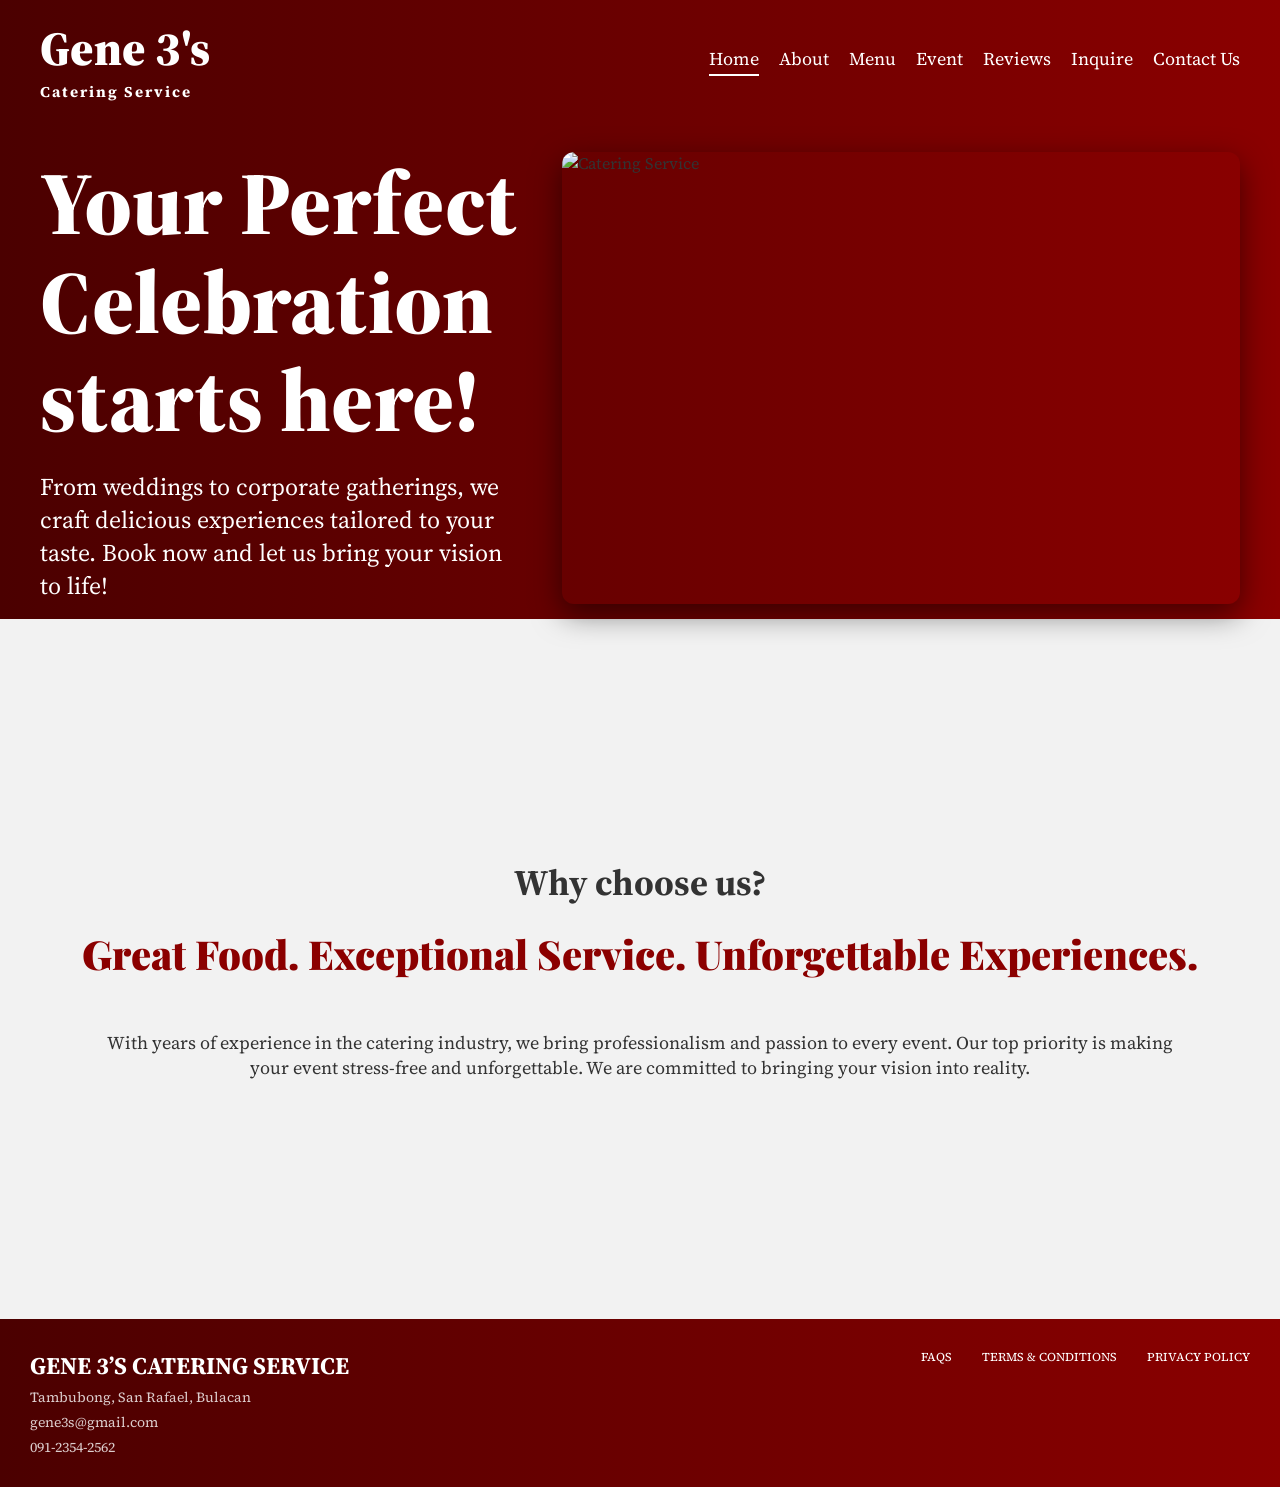
==== index.html @ 5f64fd54 "first commit" ====
<!DOCTYPE html>
<html lang="en">
<head>
    <meta charset="UTF-8">
    <meta name="viewport" content="width=device-width, initial-scale=1.0">
    <title>Gene 3's Catering Service</title>

    <!-- CSS -->
    <link rel="stylesheet" href="style.css">

    <!-- Google Fonts -->
    <link href="https://fonts.googleapis.com/css2?family=Playfair+Display:wght@400;700;900&family=Source+Serif+Pro:wght@400;700&display=swap" rel="stylesheet">
</head>

<body class="home-page">

<div class="main-container">

    <!-- HEADER / NAVBAR -->
    <header class="nav-box">

        <nav class="navbar">

            <div class="logo">
                <div class="main-name">Gene 3's</div>
                <div class="sub-name">Catering Service</div>
            </div>

            <ul class="nav-links">
                <li><a href="index.html">Home</a></li>
                <li><a href="about.html">About</a></li>
                <li><a href="menu.html">Menu</a></li>
                <li><a href="events.html">Event</a></li>
                <li><a href="reviews.html">Reviews</a></li>
                <li><a href="inquire.html">Inquire</a></li>
                <li><a href="contacts.html">Contact Us</a></li>
            </ul>

        </nav>


        <!-- HERO SECTION -->
        <div class="hero-content">

            <div class="hero-text">

                <h1 class="main-headline">
                    Your Perfect<br>
                    Celebration<br>
                    starts here!
                </h1>

                <p class="hero-description">
                    From weddings to corporate gatherings, we craft delicious 
                    experiences tailored to your taste. Book now and let us bring your vision to life!
                </p>

            </div>


           <div class="hero-image-container">
                <img src="https://images.unsplash.com/photo-1555244162-803834f70033?q=80&w=800&auto=format&fit=crop" alt="Catering Service">
            </div> 
            
        </div>

    </header>



    <!-- MAIN CONTENT -->
    <main class="content-area">

        <div class="why-choose-us">
            Why choose us?
        </div>

        <h2 class="middle-headline">
            Great Food. Exceptional Service. Unforgettable Experiences.
        </h2>

        <p class="middle-description">
            With years of experience in the catering industry, we bring professionalism and passion to every event. 
            Our top priority is making your event stress-free and unforgettable. 
            We are committed to bringing your vision into reality.
        </p>

    </main>



    <!-- FOOTER -->
    <footer class="footer-box">

        <div class="footer-left">

            <h2 class="footer-logo">
                GENE 3’S CATERING SERVICE
            </h2>

            <p>Tambubong, San Rafael, Bulacan</p>
            <p>gene3s@gmail.com</p>
            <p>091-2354-2562</p>

        </div>


        <div class="footer-right-links">

            <a href="FAQS.html">FAQS</a>
            <a href="terms_and_conditions.html">TERMS & CONDITIONS</a>
            <a href="#">PRIVACY POLICY</a>

        </div>

    </footer>


</div>

<script>
// Highlight current navbar link
const navLinks = document.querySelectorAll(".nav-links a");
const currentPage = window.location.pathname.split("/").pop(); // gets current filename

navLinks.forEach(link => {
    // Remove previous active if any
    link.classList.remove("active");
    
    // Add active if link matches current page
    if (link.getAttribute("href") === currentPage) {
        link.classList.add("active");
    }
});
</script>


</body>
</html>
---- style.css ----
/* Reset */
* {
    margin: 0;
    padding: 0;
    box-sizing: border-box;
}

/* General */
body {
    font-family: 'Playfair Display', serif;
    background-color: #fff;
    color: #333;
}

.main-container {
    width: 100%;
    max-width: 1440px;
    margin: 0 auto;
}

/* --- Navbar --- */
.nav-box {
    width: 100%;
    background: linear-gradient(to right, #1C1C1C 0%, #900202 87%);
    padding: 10px 50px;
}

.navbar {
    display: flex;
    justify-content: space-between;
    align-items: center;
    flex-wrap: wrap;
}

.logo .main-name { font-size: 48px; font-weight: 900; color: #fff; }
.logo .sub-name { font-size: 15px; font-weight: 700; color: #fff; letter-spacing: 2px; }

.nav-links { display: flex; gap: 30px; list-style: none; }
.nav-links a { color: #fff; text-decoration: none; font-size: 18px; transition: 0.3s; }
.nav-links a:hover { opacity: 0.7; }

/* --- Hero --- */
.hero-content {
    display: flex;
    justify-content: space-between;
    align-items: center;
    gap: 40px;
    margin-top: 50px;
}

.main-headline {
    font-size: clamp(48px, 7vw, 96px);
    font-weight: 900;
    color: white;
    line-height: 1.1;
    margin-bottom: 20px;
}

.hero-description {
    max-width: 600px;
    font-family: 'Source Serif Pro', serif;
    font-size: clamp(18px, 2vw, 24px);
    color: white;
}

.hero-image-container {
    width: 100%;
    max-width: 678px;
    height: 452px;
    border-radius: 12px;
    overflow: hidden;
    box-shadow: 0 10px 30px rgba(0,0,0,0.5);
}

.hero-image-container img {
    width: 100%;
    height: 100%;
    object-fit: cover;
}

/* --- Middle Section --- */
.content-area {
    padding: 80px 40px;
    text-align: center;
}

.why-choose-us { font-family: 'Source Serif Pro', serif; font-size: 36px; font-weight: 700; margin-bottom: 20px; }
.middle-headline { font-size: clamp(32px, 5vw, 64px); font-weight: 900; margin-bottom: 20px; }
.middle-description { max-width: 1100px; margin: 0 auto; font-family: 'Source Serif Pro', serif; font-size: clamp(20px, 3vw, 32px); line-height: 1.4; }

/* --- Footer --- */
.footer-box {
    background: linear-gradient(to right, #1C1C1C 0%, #900202 87%);
    padding: 40px 50px;
    display: flex;
    justify-content: space-between;
    align-items: flex-start;
    color: white;
    flex-wrap: wrap;
}

.footer-left p { font-size: 14px; margin-top: 5px; opacity: 0.8; }
.footer-right-links { display: flex; gap: 30px; flex-wrap: wrap; }
.footer-right-links a { color: white; text-decoration: none; font-size: 12px; text-transform: uppercase; }
.footer-right-links a:hover { opacity: 0.6; }

/* --- About Page --- */
.about-page .content-area1 { padding: 250px 40px 40px 40px; display: flex; flex-direction: column; gap: 80px; }

.company-name { font-family: 'Source Serif Pro', serif; font-weight: 400; font-size: 36px; color: #000; }
.hero-tagline { font-family: 'Playfair Display', serif; font-weight: 700; font-size: clamp(32px, 5vw, 64px); color: #000; line-height: 1.2; margin-top: 20px; }

.vm-row { display: flex; flex-wrap: wrap; gap: 40px; }
.vm-title { font-family: 'Source Serif Pro', serif; font-weight: 700; font-size: 36px; color: #900202; }
.vm-text { font-family: 'Source Serif Pro', serif; font-weight: 400; font-size: 20px; line-height: 1.5; color: #900202; }

.vm-image-section, .history-image-section { width: 100%; max-width: 600px; border-radius: 20px; overflow: hidden; box-shadow: 0 10px 30px rgba(0,0,0,0.5); }
.vm-image-section img, .history-image-section img { width: 100%; height: auto; object-fit: cover; }

.history-content { display: flex; flex-direction: column; gap: 30px; }
.history-title { font-family: 'Source Serif Pro', serif; font-weight: 700; font-size: 36px; color: #900202; }
.history-text { font-family: 'Source Serif Pro', serif; font-weight: 400; font-size: 18px; line-height: 1.5; }

/* --- Menu Page --- */
.menu-container { padding: 150px 20px 100px 20px; display: flex; flex-direction: column; align-items: center; gap: 40px; }

.explore-title { font-family: 'Playfair Display', serif; font-weight: 700; font-size: clamp(32px, 5vw, 64px); color: #900202; text-align: center; }
.menu-hero-image { width: 100%; max-width: 1200px; border-radius: 20px; overflow: hidden; }
.menu-hero-image img { width: 100%; height: auto; object-fit: cover; }

.packages-title { font-family: 'Source Serif Pro', serif; font-weight: 700; font-size: 32px; color: #900202; text-transform: uppercase; margin-bottom: 20px; }
.packages-list { display: flex; flex-direction: column; gap: 30px; width: 100%; max-width: 1300px; }

.package1-box, .package2-box {
    padding: 30px;
    border-radius: 20px;
    background-color: #ffefef;
    border: 1px solid #ffefef;
}

h3 { font-family: 'Source Serif Pro', serif; font-weight: 700; font-size: 28px; margin-bottom: 10px; }
.price1, .price2 { font-family: 'Source Serif Pro', serif; font-weight: 700; font-size: 22px; color: #900202; margin-bottom: 10px; }

.food-list1 li, .food-list2 li { font-family: 'Source Serif Pro', serif; font-size: 18px; line-height: 1.5; color: #333; }

details { margin-top: 10px; }
summary { cursor: pointer; font-family: 'Source Serif Pro', serif; font-weight: 700; color: #900202; font-size: 16px; }

/* --- Responsive --- */
@media (max-width: 1024px) {
    .hero-content { flex-direction: column; gap: 20px; }
    .nav-links { gap: 15px; }
    .footer-box { flex-direction: column; gap: 20px; align-items: center; text-align: center; }
}

@media (max-width: 768px) {
    .nav-links { display: none; }
    .hero-content { margin-top: 20px; }
    .content-area { padding: 40px 20px; }
    .menu-container { padding-top: 120px; }
}

.events-container{
display:flex;
flex-wrap:wrap;
gap:20px;
margin-top:30px;
}

.event-btn{
padding:15px 25px;
border:none;
border-radius:10px;
background:#eee;
cursor:pointer;
font-size:16px;
}

.review-box{
background:#f4f4f4;
padding:20px;
margin:20px 0;
border-radius:10px;
}


/* INQUIRE PAGE */

.inquiry-form{

margin: auto;

text-align: left;

background: #fff;

padding: 30px;

border-radius: 10px;

box-shadow: 0 5px 20px rgba(0,0,0,0.1);

}


.inquiry-form label{

font-weight: 700;

margin-top: 10px;

}


.inquiry-form input,

.inquiry-form select,

.inquiry-form textarea{

width: 100%;

margin-bottom: 10px;

}


.inquiry-form button{

margin-top: 15px;

font-size: 16px;

}


/* EVENTS PAGE */

.event-btn{

background: #f8f8f8;

transition: 0.3s;

}


.event-btn:hover{

background: #900202;

color: white;

}


/* CONTACT PAGE */

.content-area p{

font-size: 18px;

margin-top: 10px;

}

/* --- MENU PAGE PACKAGES ZIG-ZAG --- */
.packages-grid {
    display: grid;
    grid-template-columns: repeat(2, 1fr);
    gap: 40px;
    width: 100%;
    max-width: 1300px;
    margin: 0 auto;
}

.package1-box { grid-column: 1 / 2; grid-row: 1; }
.package2-box { grid-column: 2 / 3; grid-row: 2; }

.package1-box, .package2-box {
    background-color: #ffefef;
    padding: 30px;
    border-radius: 20px;
    border: 1px solid #ffefef;
    box-shadow: 0 5px 15px rgba(0,0,0,0.1);
    transition: transform 0.3s, box-shadow 0.3s;
}

.package1-box:hover, .package2-box:hover {
    transform: translateY(-5px);
    box-shadow: 0 10px 20px rgba(0,0,0,0.2);
}

h3 {
    font-family: 'Source Serif Pro', serif;
    font-weight: 700;
    font-size: 28px;
    margin-bottom: 10px;
    color: #900202;
}

.price1, .price2 {
    font-family: 'Source Serif Pro', serif;
    font-weight: 700;
    font-size: 22px;
    color: #900202;
    margin-bottom: 15px;
}

.food-list1 li, .food-list2 li {
    font-family: 'Source Serif Pro', serif;
    font-size: 18px;
    line-height: 1.6;
    color: #333;
}

/* --- INCLUSIONS TWO-COLUMN --- */
.inclusions-section {
    width: 100%;
    max-width: 900px;
    margin: 50px auto;
    padding: 30px;
    background-color: #fff0f0;
    border-radius: 20px;
    box-shadow: 0 5px 20px rgba(0,0,0,0.1);
    text-align: center;
}

.inclusions-title {
    font-family: 'Playfair Display', serif;
    font-weight: 700;
    font-size: 32px;
    color: #900202;
    margin-bottom: 25px;
}

.inclusions-grid {
    display: grid;
    grid-template-columns: repeat(2, 1fr);
    gap: 50px;
    max-width: 900px;
    margin: 0 auto;
}

.inclusions-left, .inclusions-right {
    list-style-type: disc;
    text-align: left;
    padding-left: 20px;
}

.inclusions-left li, .inclusions-right li {
    margin: 8px 0;
    font-size: 18px;
    line-height: 1.6;
    font-family: 'Source Serif Pro', serif;
}

/* --- INQUIRE BUTTON --- */
.inquire-button-container {
    margin-top: 30px;
    text-align: center;
}

.inquire-button {
    display: inline-block;
    background-color: #900202;
    color: #fff;
    padding: 12px 30px;
    border-radius: 12px;
    font-weight: 700;
    font-size: 18px;
    text-decoration: none;
    transition: 0.3s;
}

.inquire-button:hover {
    background-color: #e63946;
    transform: translateY(-3px);
}

/* --- RESPONSIVE --- */
@media (max-width: 1024px) {
    .packages-grid {
        grid-template-columns: 1fr;
    }

    .package2-box {
        grid-row: auto;
        grid-column: auto;
    }

    .inclusions-grid {
        grid-template-columns: 1fr;
        gap: 30px;
    }
}

@media (max-width: 768px) {
    .menu-container {
        padding: 100px 20px 50px 20px;
    }

    .package1-box, .package2-box {
        width: 100%;
        padding: 20px;
    }

    .inclusions-section {
        padding: 20px;
    }

    .inclusions-left, .inclusions-right {
        font-size: 16px;
    }
}

/* --- EVENTS PAGE GRID --- */
.events-grid {
    display: grid;
    grid-template-columns: repeat(3, 1fr);
    gap: 40px;
    max-width: 1200px;
    margin: 40px auto;
}

.events-column {
    display: flex;
    flex-direction: column;
    gap: 20px;
}

.event-card {
    display: block;
    padding: 20px;
    background-color: #ffefef;
    color: #900202;
    font-family: 'Source Serif Pro', serif;
    font-weight: 700;
    text-align: center;
    border-radius: 15px;
    text-decoration: none;
    transition: 0.3s;
    box-shadow: 0 5px 15px rgba(0,0,0,0.1);
}

.event-card:hover {
    background-color: #900202;
    color: white;
    transform: translateY(-5px);
    box-shadow: 0 10px 20px rgba(0,0,0,0.2);
}

/* --- RESPONSIVE --- */
@media (max-width: 1024px) {
    .events-grid {
        grid-template-columns: 1fr 1fr;
        gap: 30px;
    }
}

@media (max-width: 768px) {
    .events-grid {
        grid-template-columns: 1fr;
    }
}

.events-title {
    font-family: 'Playfair Display', serif;
    font-weight: 900;
    font-size: clamp(36px, 6vw, 60px);
    color: #900202;
    text-align: center;
    margin-bottom: 50px;
}

/* --- Reviews Page --- */

.reviews-title {
    font-size: clamp(40px, 6vw, 72px);
    font-weight: 900;
    margin-bottom: 60px;
}

.review-form {
    max-width: 750px;
    margin: 0 auto 80px auto;
    padding: 40px;
    border: 1px solid #d3b1b1;
    border-radius: 20px;
    background-color: #fff;
}

.review-form h2 {
    font-size: 28px;
    margin-bottom: 10px;
}

.stars {
    color: gold;
    font-size: 22px;
    margin: 10px 0;
}

.form-label {
    margin-top: 20px;
    font-weight: 600;
}

.upload-area {
    display: flex;
    gap: 20px;
    margin: 15px 0;
}

.upload-box {
    flex: 1;
    border: 2px dashed #bbb;
    padding: 30px;
    text-align: center;
    border-radius: 12px;
    cursor: pointer;
}

.review-form textarea {
    width: 100%;
    height: 130px;
    margin-top: 10px;
    padding: 15px;
    border-radius: 10px;
    border: 1px solid #ccc;
    resize: none;
}

.rating-row {
    display: flex;
    justify-content: space-between;
    margin: 15px 0;
}

.submit-review {
    width: 100%;
    padding: 15px;
    margin-top: 20px;
    background-color: #900202;
    color: white;
    border: none;
    font-size: 18px;
    border-radius: 10px;
    cursor: pointer;
}

/* --- Review Cards --- */

.reviews-list {
    max-width: 900px;
    margin: 0 auto;
}

.review-card {
    display: flex;
    gap: 20px;
    padding: 25px;
    border: 1px solid #d3b1b1;
    border-radius: 20px;
    margin-bottom: 30px;
    background-color: #fff;
}

.avatar {
    width: 65px;
    height: 65px;
    background-color: #ddd;
    border-radius: 50%;
}

.review-content h3 {
    font-size: 20px;
    margin-bottom: 3px;
}

.verified {
    font-size: 12px;
    color: gray;
}

.review-content p {
    margin-top: 10px;
    line-height: 1.5;
}

/* --- Clickable Star Rating --- */

.star-rating {
  display: flex;
  gap: 8px;
  font-size: 26px;
  cursor: pointer;
}

.star {
  color: #ccc;        /* gray by default */
  transition: color 0.2s;
}

.star.active {
  color: gold;        /* gold when clicked */
}

.upload-box {
    flex: 1;
    border: 2px dashed #bbb;
    padding: 30px;
    text-align: center;
    border-radius: 12px;
    cursor: pointer;
    transition: 0.2s;
}

.upload-box:hover {
    background-color: #f8f8f8;
    border-color: #900202;
}

/* --- EVENTS PAGE TITLE --- */
.events-page .main-headline {
    color: #900202;          
    text-align: center;
    font-size: clamp(36px, 6vw, 60px);
    font-weight: 900;
    margin-bottom: 50px;
}

/* --- EVENT BUTTONS GRID --- */
.events-grid {
    display: flex;
    flex-wrap: wrap;
    gap: 20px;
    justify-content: center; 
}
.events-column {
    display: flex;
    flex-direction: column;
    gap: 15px;
    align-items: center; /
}

.event-card {
    background-color: #ffefef;
    border: 1px solid #ffefef;
    padding: 15px 30px;
    border-radius: 12px;
    font-family: 'Source Serif Pro', serif;
    font-size: 18px;
    font-weight: 700;
    color: #900202;
    cursor: pointer;
    transition: all 0.3s;
    text-align: center;
}

.event-card:hover {
    background-color: #900202;
    color: #fff;
    transform: translateY(-3px);
}

/* --- PACKAGE BUTTONS --- */
.buttons {
    display: flex;
    gap: 20px;
    margin-top: 25px;
    justify-content: center; 
    flex-wrap: wrap;
    width: 100%;              
}

.buttons button,
.inquire-btn {
    width: 351px;
    height: 68px;
    display: flex;            /* use flex to center content */
    justify-content: center;  /* horizontal centering */
    align-items: center;      /* vertical centering */
    font-size: 20px;
    font-weight: 700;
    border-radius: 12px;
    cursor: pointer;
    text-decoration: none;    /* for <a> button */
    transition: 0.3s;
    text-align: center;
    line-height: 68px;  
}

/* BACK BUTTON */
.buttons button {
    background-color: #eee;
    color: #900202;
}

.buttons button:hover {
    background-color: #900202;
    color: #fff;
    transform: translateY(-3px);
}

/* INQUIRE NOW BUTTON */
.buttons .inquire-btn {
    background-color: #900202;
    color: #fff;
    display: inline-block;
}

.buttons .inquire-btn:hover {
    background-color: #e63946;
    transform: translateY(-3px);
}
/* --- RESPONSIVE --- */
@media (max-width: 768px) {
    .events-grid {
        flex-direction: column;
        align-items: center;
    }

    .events-column {
        flex-direction: row;
        flex-wrap: wrap;
        justify-content: center;
    }

    .event-card {
        width: 200px;
        margin: 5px;
    }
}

.nav-links a.active {
    border-bottom: 3px solid #fff; 
    padding-bottom: 3px;
}

/* FULL PAGE CENTERING */
.content-area {
    min-height: calc(100vh - 200px);
    display: flex;
    justify-content: center;
    align-items: center;
    padding: 40px 20px;
}

/* INQUIRE FORM WRAPPER */
.form-wrapper {
    display: none;
    justify-content: center;
    align-items: center;
    width: 100%;
    max-width: 850px;
    padding: 45px 50px;
    border-radius: 25px;
    background: linear-gradient(90deg, #8b0000 0%, #0b0b0b 70%);
    color: #ffffff;
    position: relative;
    box-shadow: 0 15px 40px rgba(0,0,0,0.4);
}

/* FORM HEADER */
.form-header {
    margin-bottom: 20px;
}

/* BACK BUTTON */
.back-btn {
    font-size: 26px;
    cursor: pointer;
    display: inline-block;
    margin-bottom: 10px;
}

/* INQUIRY FORM */
.inquiry-form {
    display: flex;
    flex-direction: column;
}

/* INPUT STYLE */
.inquiry-form input,
.inquiry-form textarea {
    width: 100%;
    background: rgba(255,255,255,0.25);
    border: none;
    border-radius: 12px;
    padding: 14px 16px;
    margin-bottom: 14px;
    color: white;
    font-size: 14px;
}

/* PLACEHOLDER COLOR */
.inquiry-form input::placeholder,
.inquiry-form textarea::placeholder {
    color: #eee;
}

/* CHECKBOX */
.checkbox {
    font-size: 13px;
    margin-top: 5px;
}

/* NOTE TEXT */
.note {
    font-size: 12px;
    opacity: 0.85;
    margin-top: 10px;
}

/* SUBMIT BUTTON */
.inquiry-form button {
    margin-top: 20px;
    padding: 14px 28px;
    border-radius: 14px;
    border: none;
    font-weight: bold;
    cursor: pointer;
    color: #fff;
    background: #9e0000;
    align-self: flex-end;
}

.inquiry-form button:hover {
    background: #c00000;
}

/* MAIN INQUIRE CARD */
.inquire-wrapper {
    width: 100%;
    max-width: 850px;
    padding: 45px 50px;
    border-radius: 25px;
    background: linear-gradient(90deg, #8b0000 0%, #0b0b0b 70%);
    color: #ffffff;
    position: relative;
    box-shadow: 0 15px 40px rgba(0,0,0,0.4);
}

/* BACK BUTTON */
.back-btn {
    position: absolute;
    top: 25px;
    left: 25px;
    font-size: 26px;
    color: #ffffff;
    text-decoration: none;
}

/* TITLE */
.inquire-title {
    font-family: 'Playfair Display', serif;
    font-size: 34px;
    margin-bottom: 8px;
}

/* DESCRIPTION */
.inquire-desc {
    font-size: 14px;
    opacity: 0.9;
    max-width: 550px;
    margin-bottom: 30px;
}

/* REDESIGNED FORM */
.inquiry-form.redesigned input,
.inquiry-form.redesigned textarea,
.inquiry-form.redesigned select {
    width: 100%;
    background: rgba(255, 255, 255, 0.25);
    border: none;
    border-radius: 12px;
    padding: 14px 16px;
    margin-bottom: 14px;
    color: #fff;
}

/* BUTTON GROUP */
.btn-group {
    display: flex;
    justify-content: flex-end;
    gap: 15px;
    margin-top: 25px;
}

/* BUTTONS */
.primary-btn,
.secondary-btn {
    padding: 14px 28px;
    border-radius: 14px;
    border: none;
    font-weight: bold;
    cursor: pointer;
    color: #fff;
    background: #9e0000;
}

.secondary-btn {
    background: #7a0000;
}

.primary-btn:hover,
.secondary-btn:hover {
    background: #c00000;
}

* {
    box-sizing: border-box;
    font-family: 'Source Serif Pro', serif;
}

body {
    margin: 0;
    background: #f2f2f2;
}

/* ================= NAVBAR ================= */
.nav-box {
    background: linear-gradient(to right, #4b0000, #8b0000);
    padding: 15px 40px;
}

.navbar {
    display: flex;
    justify-content: space-between;
    align-items: center;
}

.logo {
    color: white;
}

.main-name {
    font-size: 24px;
    font-weight: 700;
}

.sub-name {
    font-size: 14px;
}

.nav-links {
    list-style: none;
    display: flex;
    gap: 20px;
}

.nav-links a {
    color: white;
    text-decoration: none;
}

.nav-links a.active {
    border-bottom: 2px solid white;
}

/* ================= MAIN ================= */
.content-area {
    display: flex;
    justify-content: center;
    padding: 70px 20px;
}

/* ================= STEP 1: BOOK / RESERVE ================= */
.choice-box {
    text-align: center;
}

.middle-headline {
    font-family: 'Playfair Display', serif;
    font-size: 40px;
    margin-bottom: 40px;
    color: #8b0000;
}

.choice-buttons {
    display: flex;
    gap: 40px;
    justify-content: center;
}

.choice-buttons button {
    padding: 20px 70px;
    font-size: 22px;
    font-weight: bold;
    border: none;
    border-radius: 40px;
    background: #b00000;
    color: white;
    cursor: pointer;
    box-shadow: 0 8px 20px rgba(0,0,0,0.3);
    transition: transform 0.2s, background 0.2s;
}

.choice-buttons button:hover {
    background: #8b0000;
    transform: scale(1.05);
}

/* ================= STEP 2: FORM ================= */
.form-wrapper {
    display: none;
    justify-content: center;
    width: 100%;
}

/* CARD */
.form-wrapper {
    background: linear-gradient(to right, #7a0000, #1a0000);
    padding: 45px;
    border-radius: 22px;
    max-width: 520px;
    width: 100%;
    box-shadow: 0 15px 40px rgba(0,0,0,0.4);
}

/* HEADER */
.form-header {
    text-align: center;
    color: white;
    margin-bottom: 25px;
}

.form-header h2 {
    font-family: 'Playfair Display', serif;
    font-size: 32px;
    margin: 10px 0;
}

.form-header p {
    font-size: 14px;
    opacity: 0.9;
}

.back-btn {
    font-size: 26px;
    cursor: pointer;
    display: block;
    text-align: left;
    color: white;
}

/* FORM */
.inquiry-form {
    display: flex;
    flex-direction: column;
    gap: 15px;
}

/* INPUT BOXES – MUCH MORE VISIBLE */
.inquiry-form input,
.inquiry-form textarea {
    padding: 15px;
    border-radius: 12px;
    border: none;
    background: #f2bcbc;   /* LIGHT RED */
    color: #3a0000;
    font-size: 15px;
}

.inquiry-form input::placeholder,
.inquiry-form textarea::placeholder {
    color: #5a0000;
    font-weight: 500;
}

.inquiry-form input:focus,
.inquiry-form textarea:focus {
    outline: none;
    background: #ffdada;
}

/* CHECKBOX */
.checkbox {
    color: white;
    font-size: 14px;
    margin-top: 5px;
}

/* NOTE */
.note {
    font-size: 12px;
    color: #f1dcdc;
    line-height: 1.4;
}

/* SUBMIT BUTTON */
.inquiry-form button {
    align-self: flex-end;
    padding: 14px 38px;
    background: #b00000;
    color: white;
    border: none;
    border-radius: 30px;
    font-size: 16px;
    font-weight: bold;
    cursor: pointer;
    transition: background 0.2s, transform 0.2s;
}

.inquiry-form button:hover {
    background: #8b0000;
    transform: scale(1.05);
}

/* ================= FOOTER ================= */
.footer-box {
    background: linear-gradient(to right, #4b0000, #8b0000);
    color: white;
    padding: 30px;
}
/* INQUIRE PAGE CENTERING */
.content-area {
  display: flex;
  flex-direction: column;
  align-items: center;
  padding: 80px 20px;
}

/* BOOK / RESERVE BUTTONS */
.inquire-choice {
  display: flex;
  gap: 25px;
  margin-bottom: 30px;
}

.choice-btn {
  padding: 20px 60px;
  font-size: 22px;
  font-weight: 900;
  border-radius: 14px;
  border: none;
  cursor: pointer;
  background: #900202;
  color: white;
}

.choice-btn.active {
  background: #ff4d4d;
}

/* FORM CARD */
.inquiry-form {
  width: 100%;
  max-width: 720px;
  background: #1c1c1c;
  padding: 35px;
  border-radius: 18px;
}

.inquiry-form label {
  color: white;
  font-weight: 600;
  margin-top: 14px;
  display: block;
}

.inquiry-form input,
.inquiry-form select,
.inquiry-form textarea {
  width: 100%;
  padding: 12px;
  margin-top: 6px;
  border-radius: 8px;
  border: none;
  font-size: 14px;
}

/* TERMS */
.terms-box {
  margin-top: 18px;
  padding: 12px;
  background: rgba(0,0,0,0.35);
  border-radius: 10px;
}

.terms-label {
  display: flex;
  align-items: center;
  gap: 8px;
  color: #fff;
  font-size: 14px;
}

.terms-label a {
  color: #ff4d4d;
  font-weight: 700;
}

.terms-note {
  margin-top: 8px;
  font-size: 12px;
  color: #eee;
}

/* SUBMIT BUTTON */
.submit-btn {
  margin-top: 22px;
  width: 100%;
  padding: 16px;
  background: #900202;
  color: white;
  font-size: 18px;
  font-weight: 700;
  border-radius: 12px;
  border: none;
  cursor: pointer;
}
/* CENTER PAGE */
.content-area {
  display: flex;
  flex-direction: column;
  align-items: center;
  padding: 90px 20px;
}

/* BOOK / RESERVE */
.inquire-choice {
  display: flex;
  gap: 30px;
}

.choice-btn {
  padding: 22px 70px;
  font-size: 24px;
  font-weight: 900;
  border-radius: 16px;
  border: none;
  background: #900202;
  color: white;
  cursor: pointer;
}

.choice-btn.active {
  background: #ff4d4d;
}

/* FORM CARD */
.inquiry-form {
  margin-top: 40px;
  width: 100%;
  max-width: 720px;
  background: #1c1c1c;
  padding: 35px;
  border-radius: 20px;
}

.inquiry-form label {
  color: white;
  font-weight: 600;
  margin-top: 14px;
  display: block;
}

.inquiry-form input,
.inquiry-form select,
.inquiry-form textarea {
  width: 100%;
  padding: 12px;
  margin-top: 6px;
  border-radius: 8px;
  border: none;
}

/* TERMS */
.terms-box {
  margin-top: 18px;
  padding: 12px;
  background: rgba(0,0,0,0.4);
  border-radius: 10px;
}

.terms-label {
  display: flex;
  align-items: center;
  gap: 8px;
  color: #fff;
  font-size: 14px;
}

.terms-label a {
  color: #ff4d4d;
  font-weight: 700;
}

.terms-note {
  margin-top: 8px;
  font-size: 12px;
  color: #eee;
}

/* SUBMIT */
.submit-btn {
  margin-top: 24px;
  width: 100%;
  padding: 16px;
  background: #900202;
  color: white;
  font-size: 18px;
  font-weight: 700;
  border-radius: 12px;
  border: none;
  cursor: pointer;
}
/* ===== TERMS & CONDITIONS FIX ===== */

.terms-box {
  margin-top: 18px;
  padding: 12px;
  background: #2a2a2a;
  border-radius: 10px;
}

.terms-row {
  display: flex;
  align-items: center;
  gap: 10px;
  color: #ffffff;
  font-size: 14px;
  cursor: pointer;
}

.terms-row input[type="checkbox"] {
  width: 16px;
  height: 16px;
  accent-color: #ff4d4d;
  cursor: pointer;
}

.terms-row a {
  color: #ff6b6b;
  font-weight: 700;
  text-decoration: underline;
}

.terms-note {
  margin-top: 10px;
  font-size: 13px;
  color: #e0e0e0;
}
/* INQUIRE PAGE */
.inquire-page {
  display: flex;
  justify-content: center;
}

.inquire-title {
  font-size: 48px;
  font-weight: 900;
  margin-bottom: 40px;
}

.choice-screen {
  text-align: center;
}

.choice-buttons {
  display: flex;
  gap: 40px;
  justify-content: center;
}

.choice-btn {
  width: 220px;
  height: 80px;
  font-size: 28px;
  font-weight: 900;
  border-radius: 18px;
  border: none;
  cursor: pointer;
}

.book-btn,
.reserve-btn {
  background: #900202;
  color: white;
}

.form-screen {
  display: none;
  background: #1f2f46;
  padding: 40px;
  border-radius: 20px;
  max-width: 800px;
  width: 100%;
}

.form-header {
  display: flex;
  align-items: center;
  gap: 20px;
  margin-bottom: 30px;
}

.back-arrow {
  font-size: 28px;
  cursor: pointer;
}

.form-header h2 {
  font-size: 32px;
}

.inquiry-form {
  display: flex;
  flex-direction: column;
  gap: 14px;
}

.inquiry-form label {
  font-weight: 600;
}

.inquiry-form input,
.inquiry-form select,
.inquiry-form textarea {
  padding: 12px;
  border-radius: 8px;
  border: none;
}

.submit-btn {
  margin-top: 20px;
  padding: 14px;
  font-size: 18px;
  background: #900202;
  color: white;
  border: none;
  border-radius: 10px;
  cursor: pointer;
}

.note-text {
  font-size: 14px;
  opacity: 0.9;
}

.terms-row {
  display: flex;
  align-items: center;
  gap: 10px;
  font-size: 14px;
}
.terms {
    display: flex;
    align-items: center; /* vertically centers checkbox and label */
    gap: 8px; /* space between checkbox and text */
    margin-top: 10px;
}

.terms input[type="checkbox"] {
    flex-shrink: 0; /* keeps checkbox size fixed */
    width: 18px;
    height: 18px;
}

.terms label {
    display: flex;
    align-items: center; /* ensures text and checkbox stay aligned */
    line-height: 1.2; /* optional: tighter spacing if needed */
}
.terms input[type="checkbox"] {
    width: 18px;
    height: 18px;
    position: relative;
    top: 2px; /* move down 2px, adjust as needed */
}

.form-row {
    display: flex;
    justify-content: space-between; /* left-right alignment */
    gap: 20px; /* space between fields */
    margin-bottom: 15px;
}

.form-row select {
    width: 48%; /* left side */
    padding: 8px 10px;
    font-size: 16px;
}

.form-row input[type="date"] {
    width: 48%; /* right side */
    padding: 8px 10px;
    font-size: 16px;
}

select {
    color: #333;
    background-color: #f9f9f9;
    padding: 8px 10px;
    font-size: 16px;
}

select option {
    color: #1a73e8;
    background-color: #fff;
    font-size: 16px;
}

/* FIX INPUT TEXT VISIBILITY */
input,
textarea {
  color: #000000;          /* TEXT YOU TYPE */
  background-color: #ffffff;
}

/* PLACEHOLDER COLOR */
input::placeholder,
textarea::placeholder {
  color: #555555;
  opacity: 1;
}

/* WHEN INPUT IS FOCUSED (CLICKED) */
input:focus,
textarea:focus {
  outline: none;
  color: #000000;
}

/* All inputs, textarea, and select fields */
input, textarea, select {
    background-color: #fff; /* white background */
    color: #000;            /* default black text */
    border: 1px solid #ccc;
    padding: 8px 10px;
    font-size: 16px;
    border-radius: 4px;
}

/* When user clicks/focuses the input */
input:focus,
textarea:focus,
select:focus {
    background-color: #fff; /* keep background white */
    color: red;             /* text turns red while typing */
    outline: 2px solid #ff4d4d; /* optional: red border on focus */
}

/* All inputs, textarea, select */
input, textarea, select {
    background-color: #fff !important; /* force white background */
    color: #000 !important;           /* default text black */
    border: 1px solid #ccc;
    padding: 8px 10px;
    font-size: 16px;
    border-radius: 4px;
}

/* Focus state: when typing */
input:focus,
textarea:focus,
select:focus {
    background-color: #fff !important; /* white background on focus */
    color: red !important;             /* text red while typing */
    outline: 2px solid #ff4d4d;       /* optional focus border */
}

/* Placeholder text */
input::placeholder,
textarea::placeholder,
select::placeholder {
    color: #888; /* gray placeholder */
}

/* Autofill (Chrome, etc.) */
input:-webkit-autofill,
textarea:-webkit-autofill,
select:-webkit-autofill {
    -webkit-box-shadow: 0 0 0px 1000px #fff inset !important; /* white bg */
    -webkit-text-fill-color: red !important; /* text red */
}
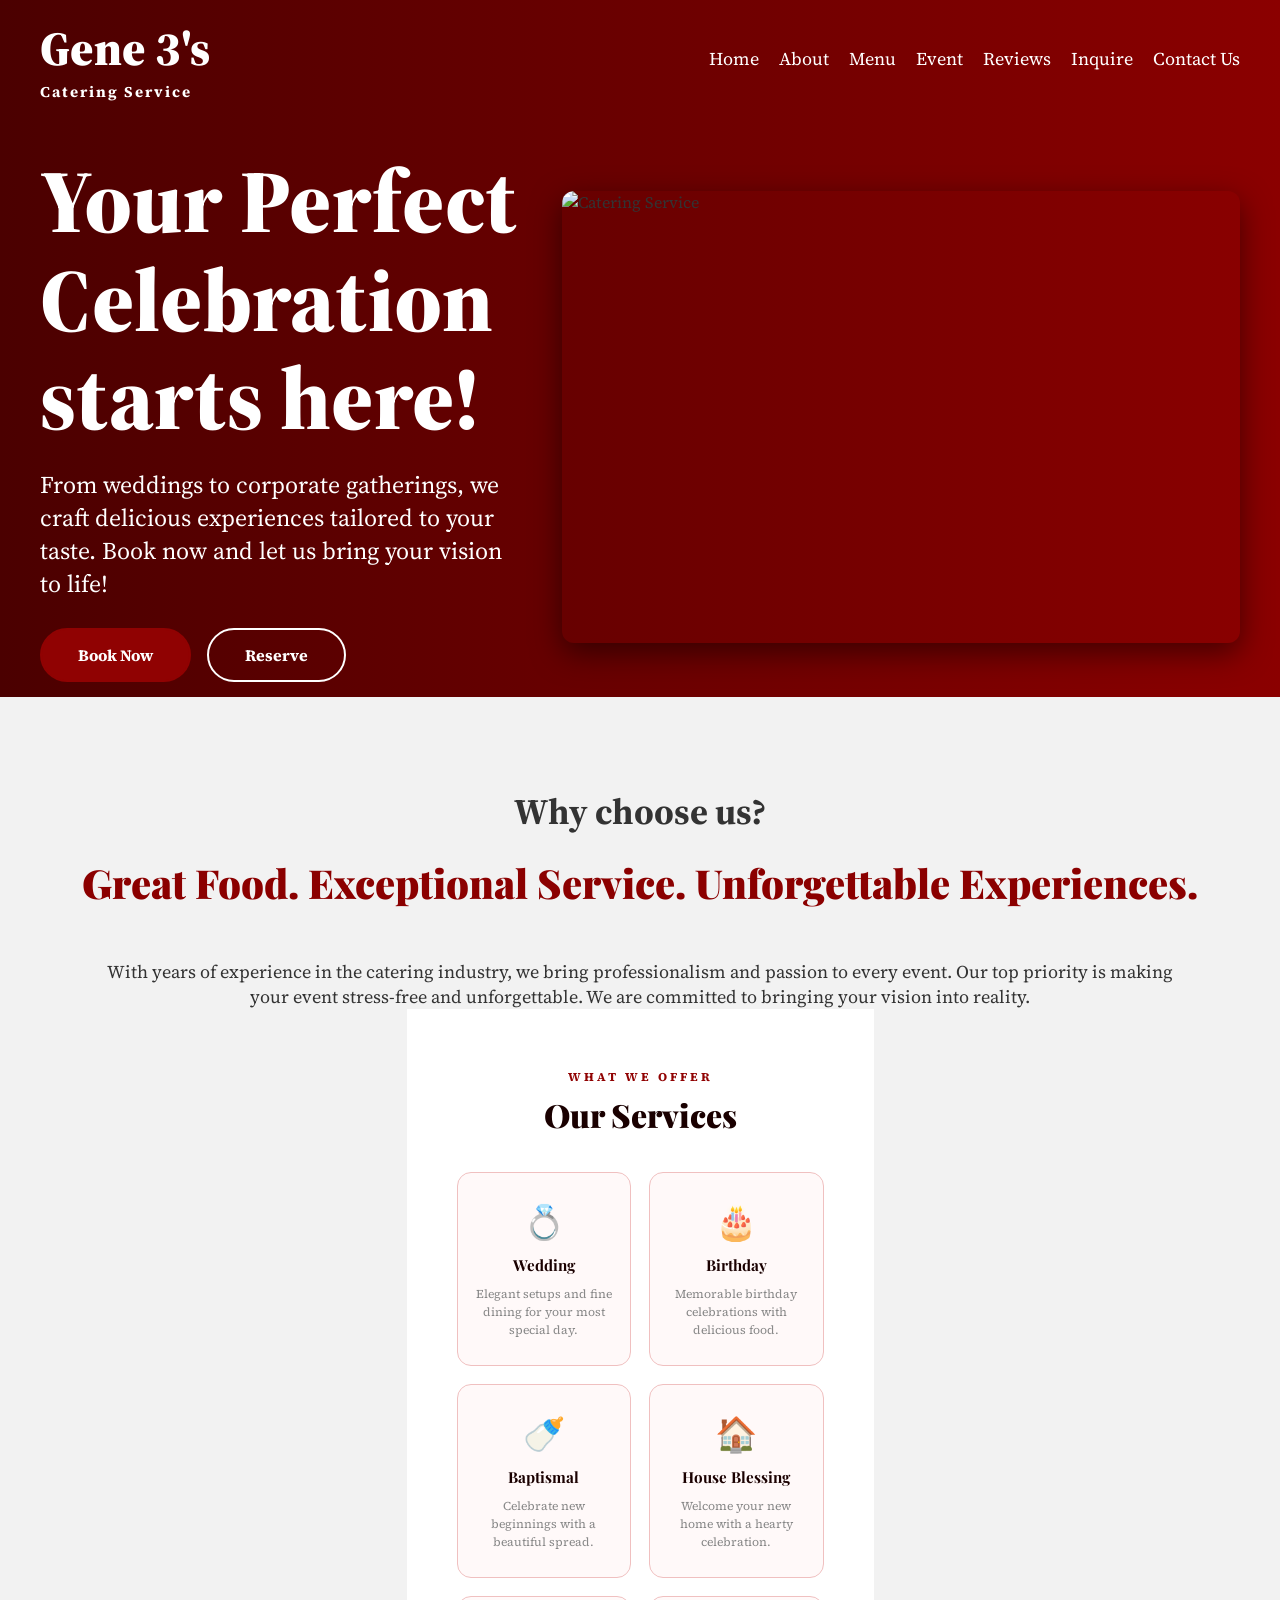
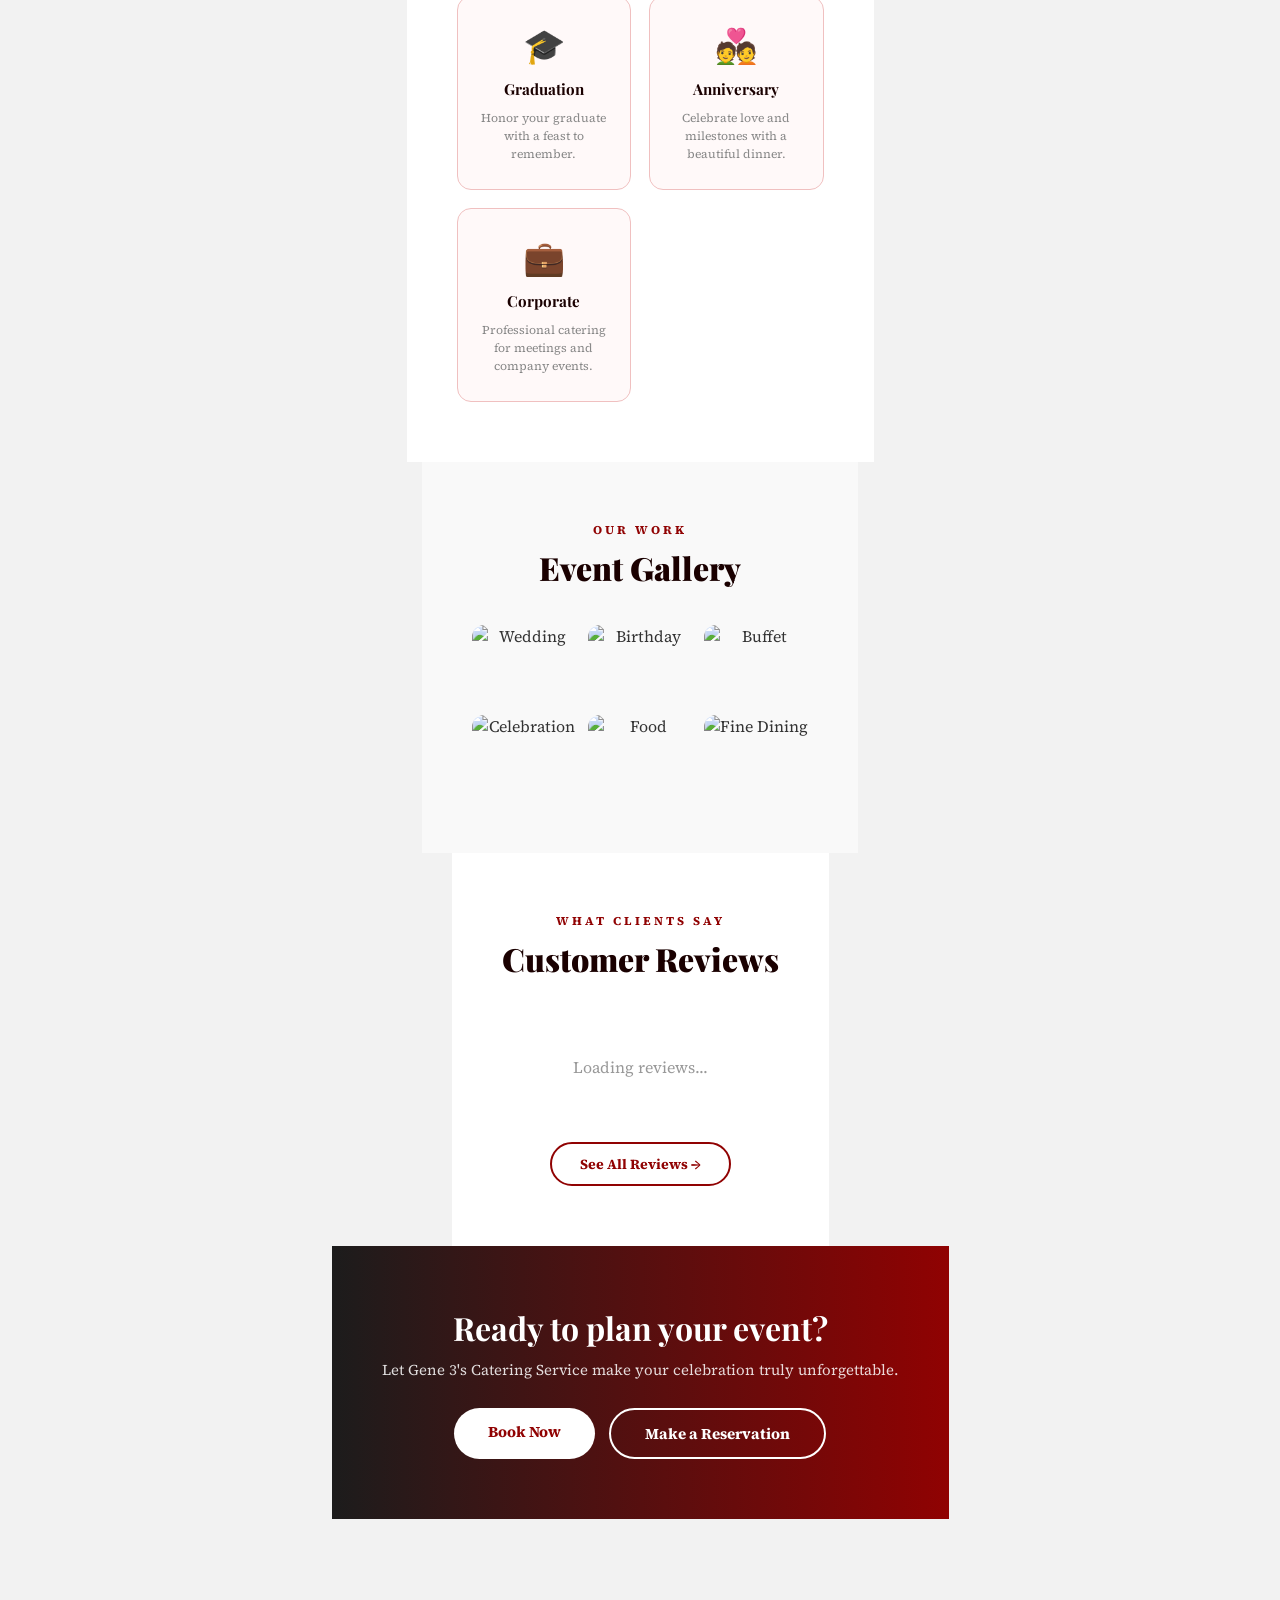
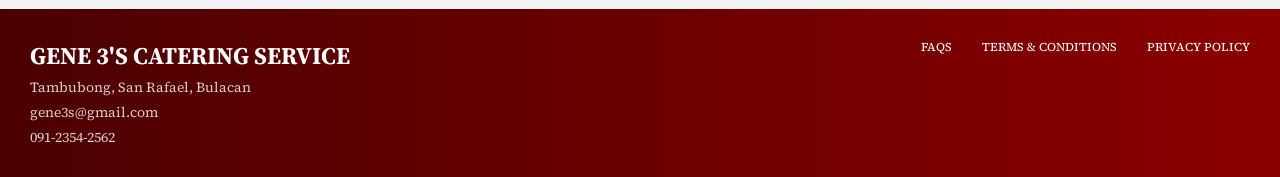
==== commit 3a0a4c02: "add Book/Reserve buttons, services, gallery, and reviews to home page" ====
--- a/index.html
+++ b/index.html
@@ -4,28 +4,72 @@
     <meta charset="UTF-8">
     <meta name="viewport" content="width=device-width, initial-scale=1.0">
     <title>Gene 3's Catering Service</title>
-
-    <!-- CSS -->
     <link rel="stylesheet" href="style.css">
-
-    <!-- Google Fonts -->
     <link href="https://fonts.googleapis.com/css2?family=Playfair+Display:wght@400;700;900&family=Source+Serif+Pro:wght@400;700&display=swap" rel="stylesheet">
+    <style>
+    .hero-actions { display:flex; gap:16px; margin-top:28px; flex-wrap:wrap; }
+    .hero-btn { padding:14px 36px; border-radius:30px; font-family:'Source Serif Pro',serif; font-size:1rem; font-weight:700; cursor:pointer; text-decoration:none; transition:transform 0.2s,background 0.2s; display:inline-block; }
+    .hero-btn-book { background:#900202; color:#fff; border:2px solid #900202; }
+    .hero-btn-book:hover { background:#6b0000; transform:scale(1.04); }
+    .hero-btn-reserve { background:transparent; color:#fff; border:2px solid #fff; }
+    .hero-btn-reserve:hover { background:rgba(255,255,255,0.15); transform:scale(1.04); }
+    .section-wrap { padding:60px 50px; }
+    .section-wrap.gray { background:#f9f9f9; }
+    .section-wrap.white { background:#fff; }
+    .section-label { font-size:12px; font-weight:700; color:#900202; letter-spacing:3px; text-transform:uppercase; margin-bottom:8px; }
+    .section-title { font-family:'Playfair Display',serif; font-size:2rem; font-weight:900; color:#1a0000; margin-bottom:36px; }
+    .services-grid { display:grid; grid-template-columns:repeat(auto-fit,minmax(170px,1fr)); gap:18px; }
+    .service-card { background:#fff9f9; border:1px solid #f0c0c0; border-radius:14px; padding:26px 16px; text-align:center; transition:transform 0.2s,box-shadow 0.2s; }
+    .service-card:hover { transform:translateY(-4px); box-shadow:0 8px 24px rgba(144,2,2,0.12); }
+    .service-icon { font-size:34px; margin-bottom:10px; }
+    .service-card h3 { font-family:'Playfair Display',serif; font-size:0.95rem; font-weight:700; color:#1a0000; margin-bottom:5px; }
+    .service-card p { font-size:12px; color:#888; line-height:1.5; }
+    .gallery-grid { display:grid; grid-template-columns:repeat(3,1fr); gap:12px; }
+    .gallery-item { border-radius:12px; overflow:hidden; aspect-ratio:4/3; position:relative; }
+    .gallery-item img { width:100%; height:100%; object-fit:cover; transition:transform 0.3s; display:block; }
+    .gallery-item:hover img { transform:scale(1.06); }
+    .gallery-overlay { position:absolute; inset:0; background:rgba(144,2,2,0); transition:background 0.3s; display:flex; align-items:flex-end; padding:12px; }
+    .gallery-item:hover .gallery-overlay { background:rgba(144,2,2,0.45); }
+    .gallery-overlay span { color:#fff; font-weight:700; font-size:13px; opacity:0; transition:opacity 0.3s; }
+    .gallery-item:hover .gallery-overlay span { opacity:1; }
+    .reviews-grid { display:grid; grid-template-columns:repeat(auto-fit,minmax(270px,1fr)); gap:18px; }
+    .review-card { background:#fff9f9; border:1px solid #f0c0c0; border-radius:14px; padding:22px; }
+    .review-header { display:flex; align-items:center; gap:10px; margin-bottom:10px; }
+    .review-avatar { width:40px; height:40px; border-radius:50%; background:#900202; color:#fff; display:flex; align-items:center; justify-content:center; font-weight:700; font-size:15px; flex-shrink:0; }
+    .review-name { font-weight:700; color:#1a0000; font-size:14px; }
+    .review-stars { color:#f4a52a; font-size:13px; }
+    .review-text { color:#555; font-size:13px; line-height:1.7; }
+    .review-reply { margin-top:10px; background:#fff0f0; border-left:3px solid #900202; padding:8px 12px; border-radius:0 8px 8px 0; font-size:12px; color:#555; }
+    .review-reply strong { color:#900202; display:block; margin-bottom:2px; }
+    .no-reviews { text-align:center; color:#999; padding:40px; grid-column:1/-1; }
+    .see-all-btn { display:block; text-align:center; margin-top:24px; }
+    .see-all-btn a { color:#900202; font-weight:700; text-decoration:none; font-size:14px; border:2px solid #900202; padding:10px 28px; border-radius:30px; display:inline-block; transition:all 0.2s; }
+    .see-all-btn a:hover { background:#900202; color:#fff; }
+    .cta-section { background:linear-gradient(to right,#1C1C1C,#900202); padding:60px 50px; text-align:center; color:#fff; }
+    .cta-section h2 { font-family:'Playfair Display',serif; font-size:2rem; margin-bottom:10px; }
+    .cta-section p { font-size:15px; opacity:0.85; margin-bottom:28px; }
+    .cta-buttons { display:flex; gap:14px; justify-content:center; flex-wrap:wrap; }
+    .cta-btn-primary { background:#fff; color:#900202; border:none; padding:13px 34px; border-radius:30px; font-weight:700; font-size:0.95rem; cursor:pointer; text-decoration:none; transition:transform 0.2s; display:inline-block; }
+    .cta-btn-primary:hover { transform:scale(1.04); }
+    .cta-btn-secondary { background:transparent; color:#fff; border:2px solid #fff; padding:13px 34px; border-radius:30px; font-weight:700; font-size:0.95rem; cursor:pointer; text-decoration:none; transition:transform 0.2s; display:inline-block; }
+    .cta-btn-secondary:hover { background:rgba(255,255,255,0.1); transform:scale(1.04); }
+    @media(max-width:768px) {
+      .section-wrap { padding:40px 20px; }
+      .gallery-grid { grid-template-columns:repeat(2,1fr); }
+      .hero-actions { flex-direction:column; gap:10px; }
+      .cta-section { padding:40px 20px; }
+    }
+    </style>
 </head>
-
 <body class="home-page">
-
 <div class="main-container">
 
-    <!-- HEADER / NAVBAR -->
     <header class="nav-box">
-
         <nav class="navbar">
-
             <div class="logo">
                 <div class="main-name">Gene 3's</div>
                 <div class="sub-name">Catering Service</div>
             </div>
-
             <ul class="nav-links">
                 <li><a href="index.html">Home</a></li>
                 <li><a href="about.html">About</a></li>
@@ -35,105 +79,153 @@
                 <li><a href="inquire.html">Inquire</a></li>
                 <li><a href="contacts.html">Contact Us</a></li>
             </ul>
-
         </nav>
 
-
-        <!-- HERO SECTION -->
         <div class="hero-content">
-
             <div class="hero-text">
-
                 <h1 class="main-headline">
                     Your Perfect<br>
                     Celebration<br>
                     starts here!
                 </h1>
-
                 <p class="hero-description">
-                    From weddings to corporate gatherings, we craft delicious 
+                    From weddings to corporate gatherings, we craft delicious
                     experiences tailored to your taste. Book now and let us bring your vision to life!
                 </p>
-
-            </div>
-
-
-           <div class="hero-image-container">
+                <div class="hero-actions">
+                    <a href="inquire.html?action=book" class="hero-btn hero-btn-book">Book Now</a>
+                    <a href="inquire.html?action=reserve" class="hero-btn hero-btn-reserve">Reserve</a>
+                </div>
+            </div>
+            <div class="hero-image-container">
                 <img src="https://images.unsplash.com/photo-1555244162-803834f70033?q=80&w=800&auto=format&fit=crop" alt="Catering Service">
-            </div> 
-            
+            </div>
         </div>
-
     </header>
 
-
-
-    <!-- MAIN CONTENT -->
     <main class="content-area">
 
-        <div class="why-choose-us">
-            Why choose us?
-        </div>
-
-        <h2 class="middle-headline">
-            Great Food. Exceptional Service. Unforgettable Experiences.
-        </h2>
-
+        <div class="why-choose-us">Why choose us?</div>
+        <h2 class="middle-headline">Great Food. Exceptional Service. Unforgettable Experiences.</h2>
         <p class="middle-description">
-            With years of experience in the catering industry, we bring professionalism and passion to every event. 
-            Our top priority is making your event stress-free and unforgettable. 
+            With years of experience in the catering industry, we bring professionalism and passion to every event.
+            Our top priority is making your event stress-free and unforgettable.
             We are committed to bringing your vision into reality.
         </p>
 
+        <!-- SERVICES -->
+        <section class="section-wrap white">
+            <div class="section-label">What We Offer</div>
+            <h2 class="section-title">Our Services</h2>
+            <div class="services-grid">
+                <div class="service-card"><div class="service-icon">💍</div><h3>Wedding</h3><p>Elegant setups and fine dining for your most special day.</p></div>
+                <div class="service-card"><div class="service-icon">🎂</div><h3>Birthday</h3><p>Memorable birthday celebrations with delicious food.</p></div>
+                <div class="service-card"><div class="service-icon">🍼</div><h3>Baptismal</h3><p>Celebrate new beginnings with a beautiful spread.</p></div>
+                <div class="service-card"><div class="service-icon">🏠</div><h3>House Blessing</h3><p>Welcome your new home with a hearty celebration.</p></div>
+                <div class="service-card"><div class="service-icon">🎓</div><h3>Graduation</h3><p>Honor your graduate with a feast to remember.</p></div>
+                <div class="service-card"><div class="service-icon">💑</div><h3>Anniversary</h3><p>Celebrate love and milestones with a beautiful dinner.</p></div>
+                <div class="service-card"><div class="service-icon">💼</div><h3>Corporate</h3><p>Professional catering for meetings and company events.</p></div>
+            </div>
+        </section>
+
+        <!-- GALLERY -->
+        <section class="section-wrap gray">
+            <div class="section-label">Our Work</div>
+            <h2 class="section-title">Event Gallery</h2>
+            <div class="gallery-grid">
+                <div class="gallery-item"><img src="https://images.unsplash.com/photo-1519225421980-715cb0215aed?q=80&w=600&auto=format&fit=crop" alt="Wedding"><div class="gallery-overlay"><span>Wedding</span></div></div>
+                <div class="gallery-item"><img src="https://images.unsplash.com/photo-1464349095431-e9a21285b5f3?q=80&w=600&auto=format&fit=crop" alt="Birthday"><div class="gallery-overlay"><span>Birthday</span></div></div>
+                <div class="gallery-item"><img src="https://images.unsplash.com/photo-1555244162-803834f70033?q=80&w=600&auto=format&fit=crop" alt="Buffet"><div class="gallery-overlay"><span>Buffet Setup</span></div></div>
+                <div class="gallery-item"><img src="https://images.unsplash.com/photo-1530103862676-de8c9debad1d?q=80&w=600&auto=format&fit=crop" alt="Celebration"><div class="gallery-overlay"><span>Celebration</span></div></div>
+                <div class="gallery-item"><img src="https://images.unsplash.com/photo-1467003909585-2f8a72700288?q=80&w=600&auto=format&fit=crop" alt="Food"><div class="gallery-overlay"><span>Food Spread</span></div></div>
+                <div class="gallery-item"><img src="https://images.unsplash.com/photo-1414235077428-338989a2e8c0?q=80&w=600&auto=format&fit=crop" alt="Fine Dining"><div class="gallery-overlay"><span>Fine Dining</span></div></div>
+            </div>
+        </section>
+
+        <!-- REVIEWS -->
+        <section class="section-wrap white">
+            <div class="section-label">What Clients Say</div>
+            <h2 class="section-title">Customer Reviews</h2>
+            <div class="reviews-grid" id="homeReviewsGrid">
+                <div class="no-reviews">Loading reviews...</div>
+            </div>
+            <div class="see-all-btn"><a href="reviews.html">See All Reviews &rarr;</a></div>
+        </section>
+
+        <!-- CTA -->
+        <section class="cta-section">
+            <h2>Ready to plan your event?</h2>
+            <p>Let Gene 3's Catering Service make your celebration truly unforgettable.</p>
+            <div class="cta-buttons">
+                <a href="inquire.html?action=book" class="cta-btn-primary">Book Now</a>
+                <a href="inquire.html?action=reserve" class="cta-btn-secondary">Make a Reservation</a>
+            </div>
+        </section>
+
     </main>
 
-
-
-    <!-- FOOTER -->
     <footer class="footer-box">
-
         <div class="footer-left">
-
-            <h2 class="footer-logo">
-                GENE 3’S CATERING SERVICE
-            </h2>
-
+            <h2 class="footer-logo">GENE 3'S CATERING SERVICE</h2>
             <p>Tambubong, San Rafael, Bulacan</p>
             <p>gene3s@gmail.com</p>
             <p>091-2354-2562</p>
-
         </div>
-
-
         <div class="footer-right-links">
-
             <a href="FAQS.html">FAQS</a>
-            <a href="terms_and_conditions.html">TERMS & CONDITIONS</a>
-            <a href="#">PRIVACY POLICY</a>
-
+            <a href="terms_and_conditions.html">TERMS &amp; CONDITIONS</a>
+            <a href="privacy_policy.html">PRIVACY POLICY</a>
         </div>
-
     </footer>
 
-
 </div>
 
+<script src="https://cdn.jsdelivr.net/npm/@supabase/supabase-js@2"></script>
 <script>
-// Highlight current navbar link
-const navLinks = document.querySelectorAll(".nav-links a");
-const currentPage = window.location.pathname.split("/").pop(); // gets current filename
-
-navLinks.forEach(link => {
-    // Remove previous active if any
-    link.classList.remove("active");
-    
-    // Add active if link matches current page
-    if (link.getAttribute("href") === currentPage) {
-        link.classList.add("active");
-    }
+var _supa = window.supabase.createClient(
+  "https://scgptbeecanjuboztweb.supabase.co",
+  "sb_publishable_u-VSj6fOWDiipNrC9jZMgw_Oe4AZ_eX"
+);
+
+async function loadHomeReviews() {
+  var grid = document.getElementById("homeReviewsGrid");
+  if (!grid) return;
+  var result = await _supa.from("reviews").select("*").order("created_at", {ascending:false}).limit(3);
+  if (!result.data || !result.data.length) {
+    grid.innerHTML = '<div class="no-reviews">No reviews yet. Be the first to share your experience!</div>';
+    return;
+  }
+  grid.innerHTML = "";
+  result.data.forEach(function(r) {
+    var stars = "★".repeat(r.rating||0) + "☆".repeat(5-(r.rating||0));
+    var initial = r.name ? r.name[0].toUpperCase() : "?";
+    var reply = r.admin_reply
+      ? '<div class="review-reply"><strong>Response from Gene 3\'s Catering</strong>' + r.admin_reply + '</div>'
+      : '';
+    var card = document.createElement("div");
+    card.className = "review-card";
+    card.innerHTML =
+      '<div class="review-header">' +
+        '<div class="review-avatar">' + initial + '</div>' +
+        '<div><div class="review-name">' + (r.name||"Anonymous") + '</div>' +
+        '<div class="review-stars">' + stars + '</div></div>' +
+      '</div>' +
+      '<div class="review-text">' + (r.message||"") + '</div>' + reply;
+    grid.appendChild(card);
+  });
+}
+
+window.addEventListener("load", function() {
+  loadHomeReviews();
+});
+
+var navLinks = document.querySelectorAll(".nav-links a");
+var currentPage = window.location.pathname.split("/").pop();
+navLinks.forEach(function(link) {
+  link.classList.remove("active");
+  if (link.getAttribute("href") === currentPage) link.classList.add("active");
 });
 </script>
 
-
 </body>
-</html>
+</html>
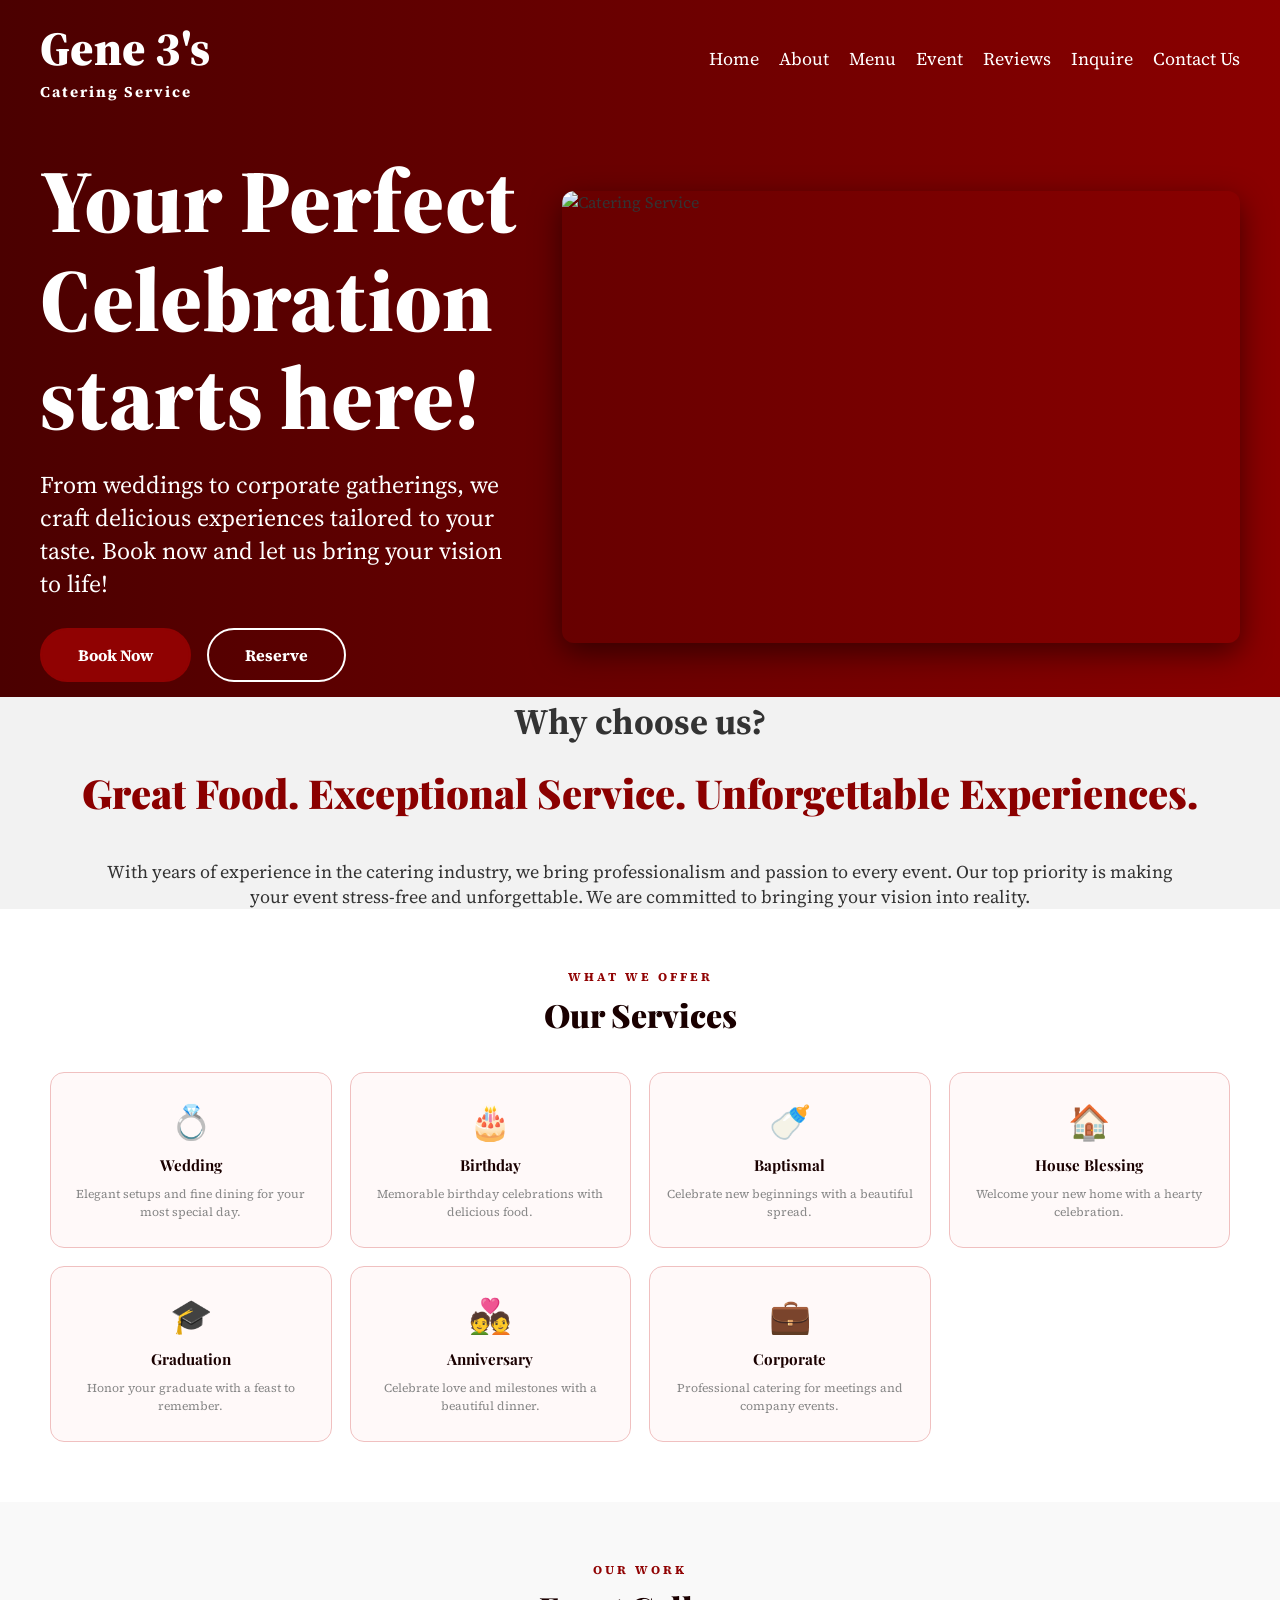
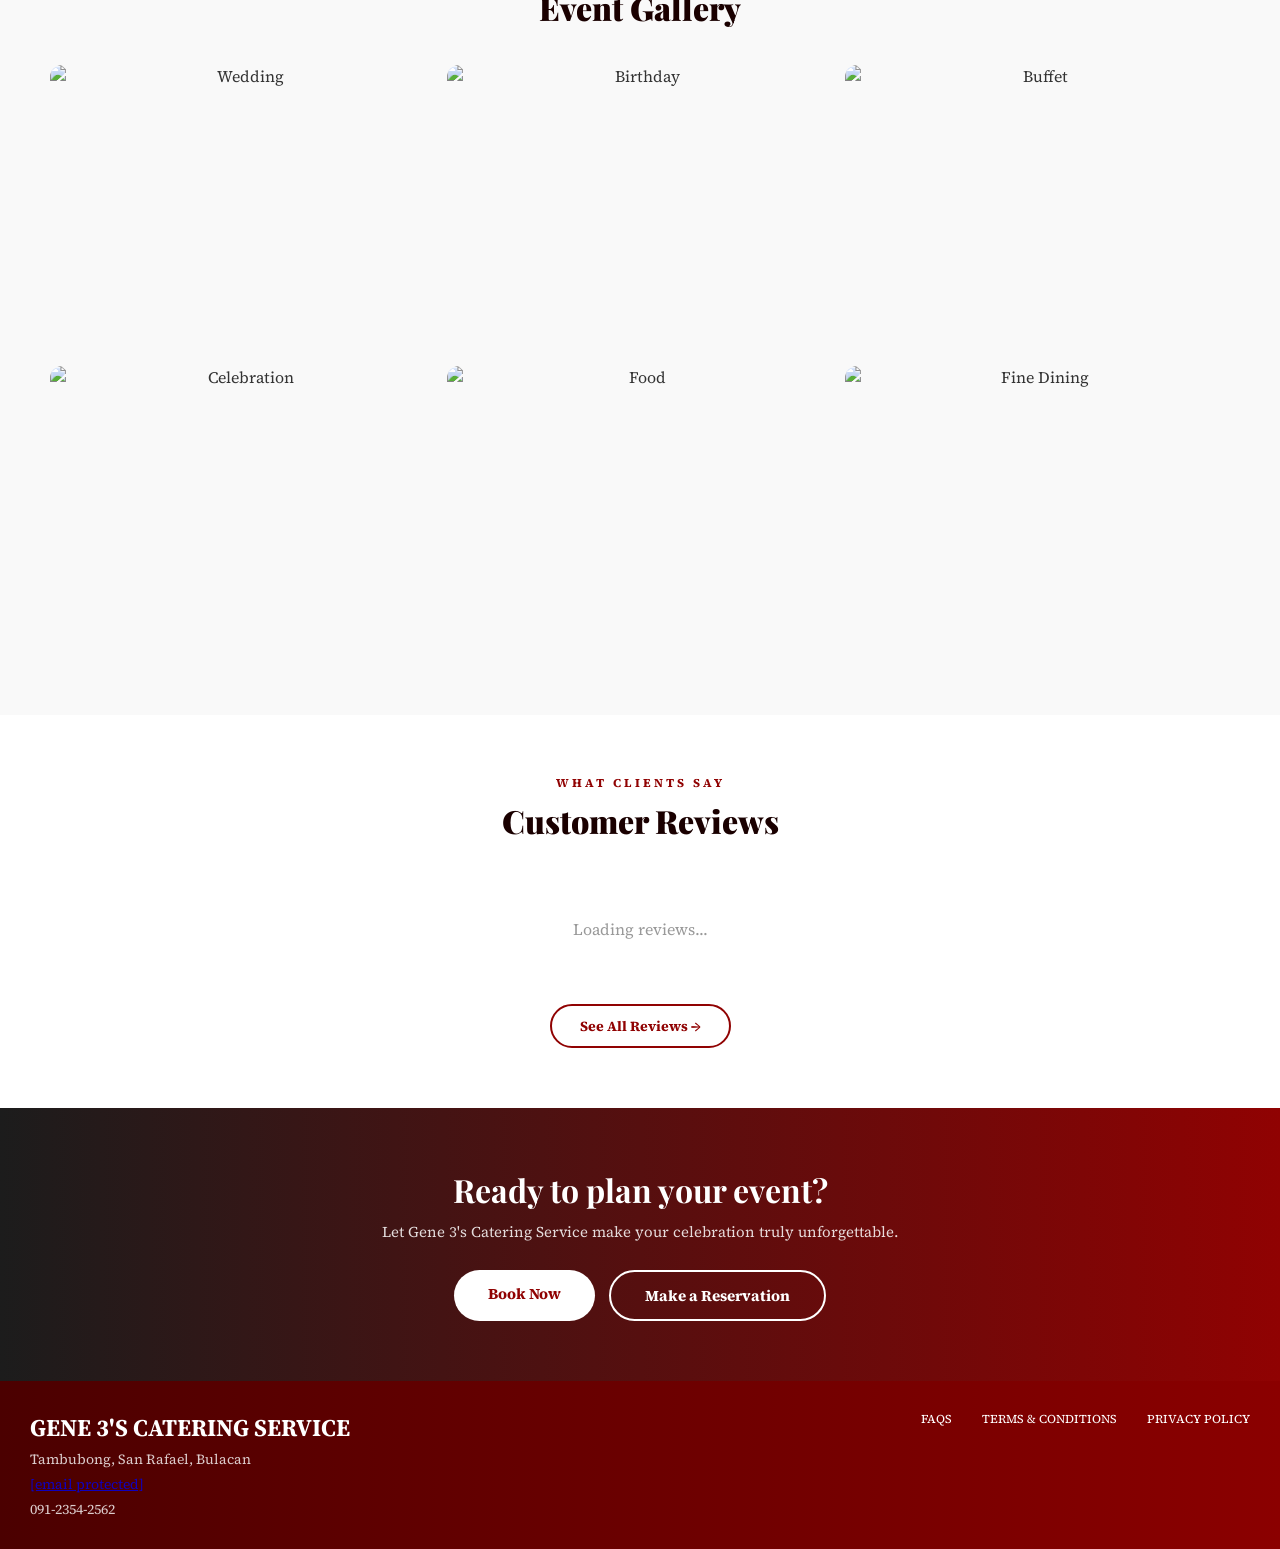
==== commit 8cb29cdf: "cancel booking, fix services grid, fix events bullets" ====
--- a/index.html
+++ b/index.html
@@ -13,12 +13,12 @@
     .hero-btn-book:hover { background:#6b0000; transform:scale(1.04); }
     .hero-btn-reserve { background:transparent; color:#fff; border:2px solid #fff; }
     .hero-btn-reserve:hover { background:rgba(255,255,255,0.15); transform:scale(1.04); }
-    .section-wrap { padding:60px 50px; }
+    .section-wrap { padding:60px 50px; width:100%; box-sizing:border-box; }
     .section-wrap.gray { background:#f9f9f9; }
     .section-wrap.white { background:#fff; }
     .section-label { font-size:12px; font-weight:700; color:#900202; letter-spacing:3px; text-transform:uppercase; margin-bottom:8px; }
     .section-title { font-family:'Playfair Display',serif; font-size:2rem; font-weight:900; color:#1a0000; margin-bottom:36px; }
-    .services-grid { display:grid; grid-template-columns:repeat(auto-fit,minmax(170px,1fr)); gap:18px; }
+    .services-grid { display:grid; grid-template-columns:repeat(4,1fr); gap:18px; }
     .service-card { background:#fff9f9; border:1px solid #f0c0c0; border-radius:14px; padding:26px 16px; text-align:center; transition:transform 0.2s,box-shadow 0.2s; }
     .service-card:hover { transform:translateY(-4px); box-shadow:0 8px 24px rgba(144,2,2,0.12); }
     .service-icon { font-size:34px; margin-bottom:10px; }
@@ -55,6 +55,7 @@
     .cta-btn-secondary:hover { background:rgba(255,255,255,0.1); transform:scale(1.04); }
     @media(max-width:768px) {
       .section-wrap { padding:40px 20px; }
+      .services-grid { grid-template-columns:repeat(2,1fr); }
       .gallery-grid { grid-template-columns:repeat(2,1fr); }
       .hero-actions { flex-direction:column; gap:10px; }
       .cta-section { padding:40px 20px; }
@@ -103,7 +104,7 @@
         </div>
     </header>
 
-    <main class="content-area">
+    <main class="content-area" style="display:block;padding:0;">
 
         <div class="why-choose-us">Why choose us?</div>
         <h2 class="middle-headline">Great Food. Exceptional Service. Unforgettable Experiences.</h2>
@@ -168,7 +169,7 @@
         <div class="footer-left">
             <h2 class="footer-logo">GENE 3'S CATERING SERVICE</h2>
             <p>Tambubong, San Rafael, Bulacan</p>
-            <p>gene3s@gmail.com</p>
+            <p><a href="/cdn-cgi/l/email-protection" class="__cf_email__" data-cfemail="adcac8c3c89edeedcac0ccc4c183cec2c0">[email&#160;protected]</a></p>
             <p>091-2354-2562</p>
         </div>
         <div class="footer-right-links">
@@ -180,7 +181,7 @@
 
 </div>
 
-<script src="https://cdn.jsdelivr.net/npm/@supabase/supabase-js@2"></script>
+<script data-cfasync="false" src="/cdn-cgi/scripts/5c5dd728/cloudflare-static/email-decode.min.js"></script><script src="https://cdn.jsdelivr.net/npm/@supabase/supabase-js@2"></script>
 <script>
 var _supa = window.supabase.createClient(
   "https://scgptbeecanjuboztweb.supabase.co",
@@ -220,10 +221,11 @@
 });
 
 var navLinks = document.querySelectorAll(".nav-links a");
-var currentPage = window.location.pathname.split("/").pop();
+var currentPage = location.pathname.split("/").pop() || "index.html";
 navLinks.forEach(function(link) {
-  link.classList.remove("active");
-  if (link.getAttribute("href") === currentPage) link.classList.add("active");
+  if (link.getAttribute("href") === currentPage) {
+    link.classList.add("active");
+  }
 });
 </script>
 
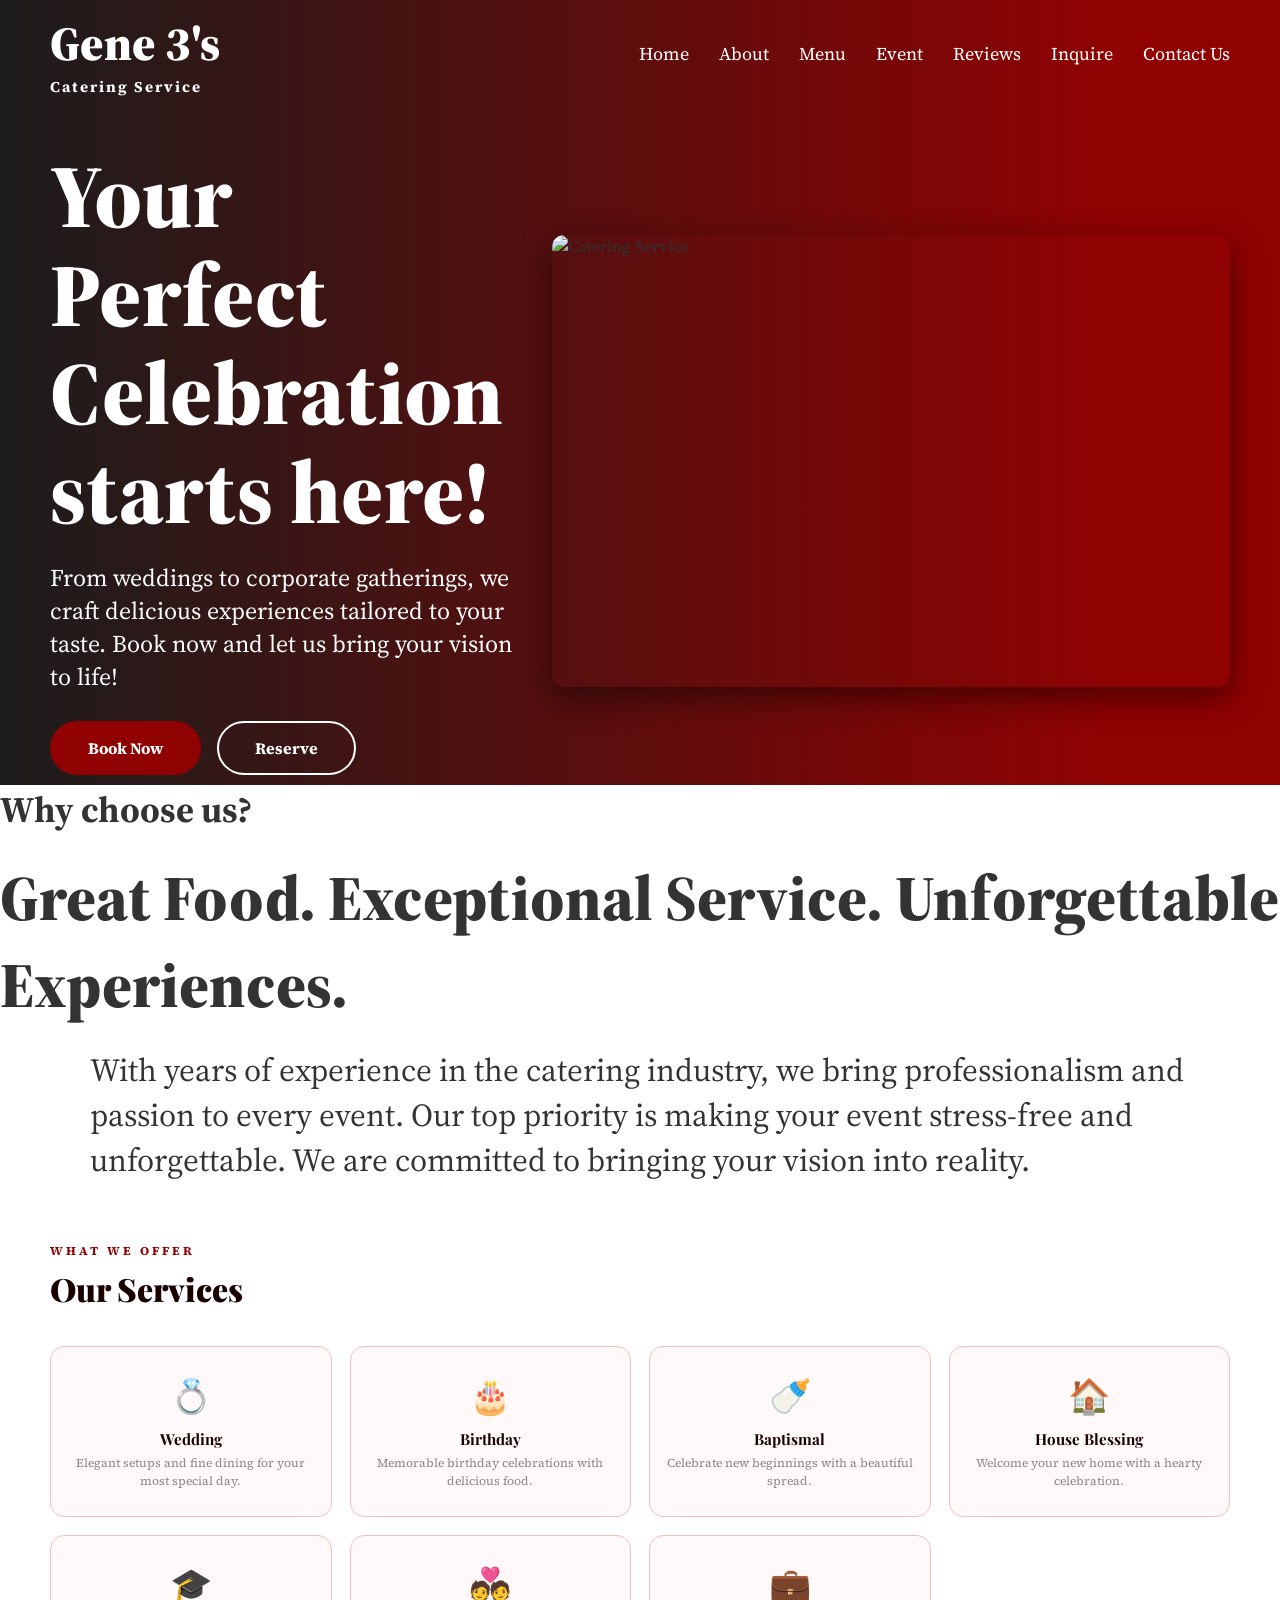
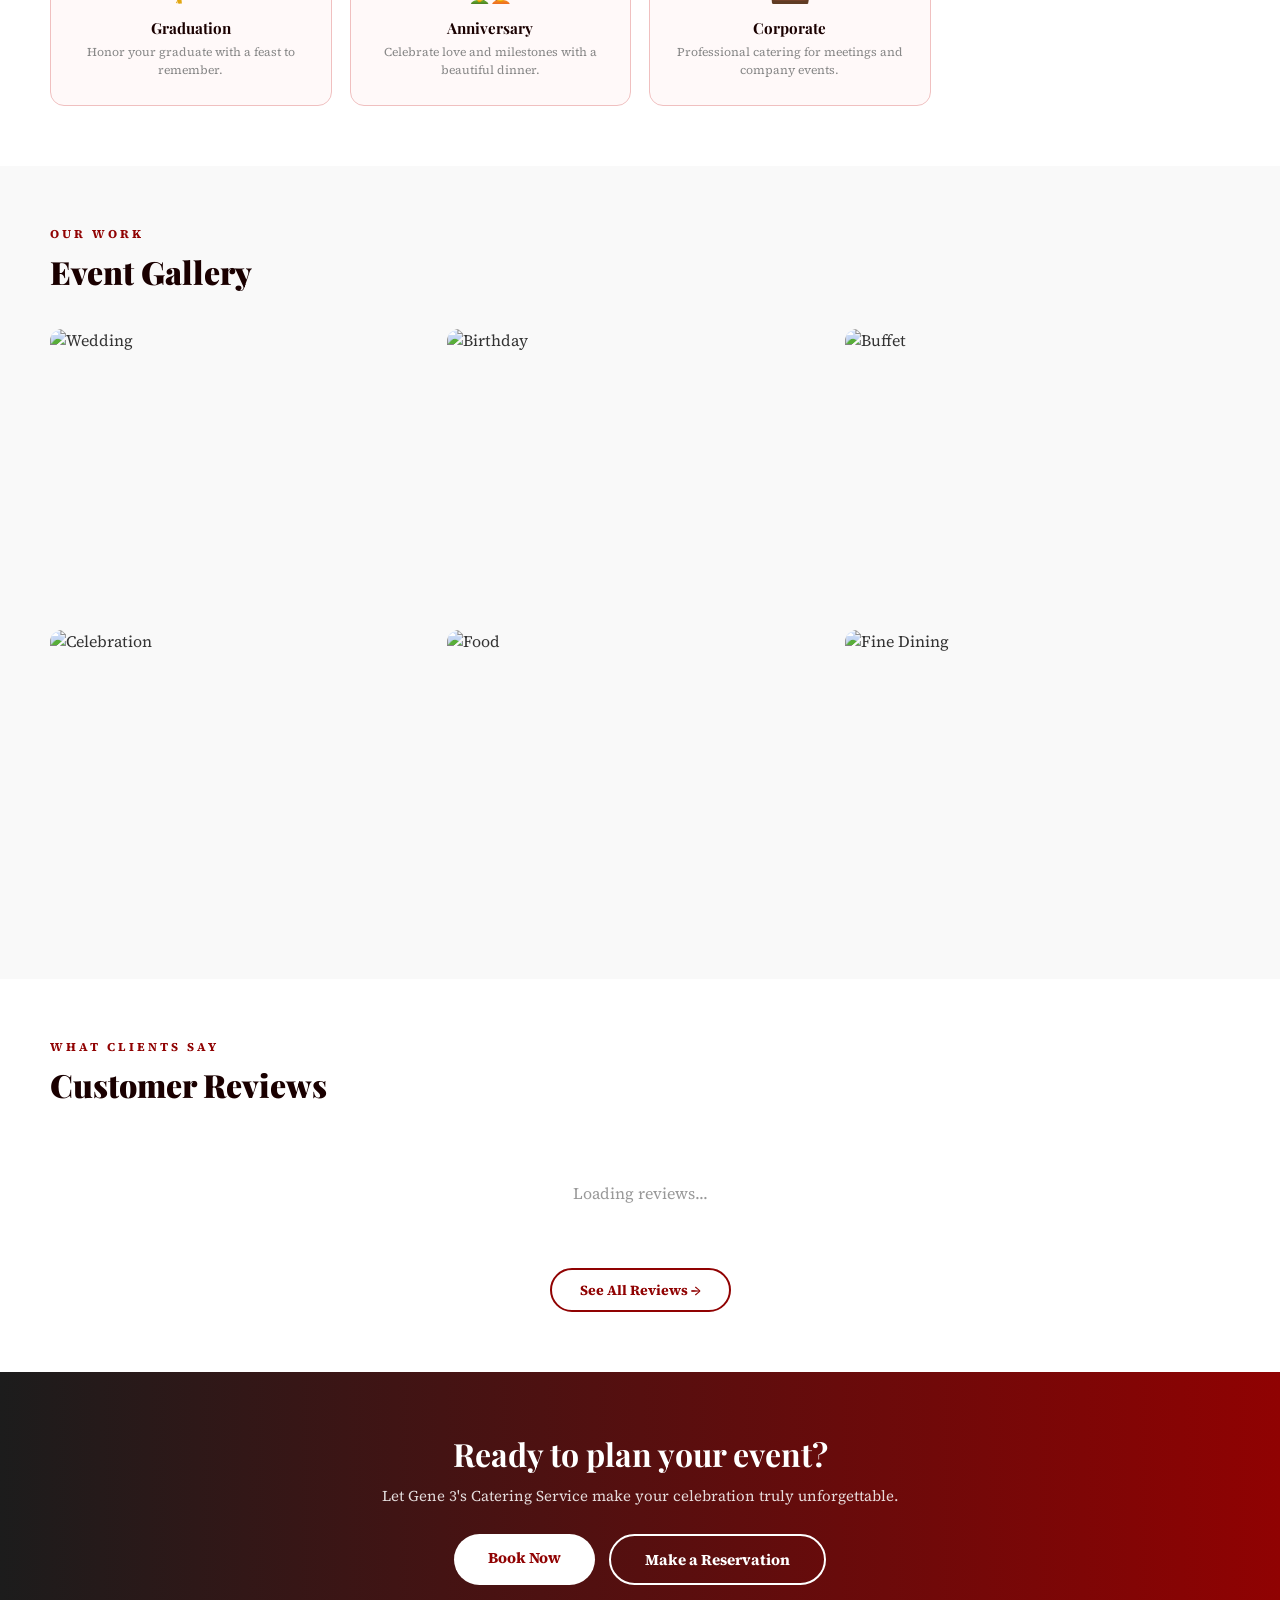
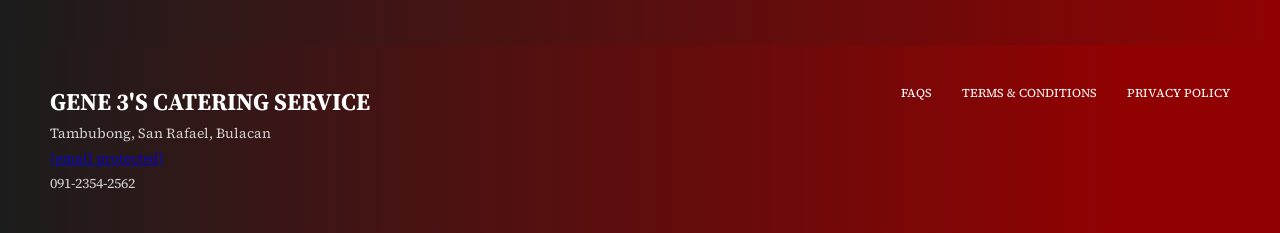
==== commit 39bf10bd: "Add files via upload" ====
--- a/index.html
+++ b/index.html
@@ -1,233 +1,233 @@
-<!DOCTYPE html>
-<html lang="en">
-<head>
-    <meta charset="UTF-8">
-    <meta name="viewport" content="width=device-width, initial-scale=1.0">
-    <title>Gene 3's Catering Service</title>
-    <link rel="stylesheet" href="style.css">
-    <link href="https://fonts.googleapis.com/css2?family=Playfair+Display:wght@400;700;900&family=Source+Serif+Pro:wght@400;700&display=swap" rel="stylesheet">
-    <style>
-    .hero-actions { display:flex; gap:16px; margin-top:28px; flex-wrap:wrap; }
-    .hero-btn { padding:14px 36px; border-radius:30px; font-family:'Source Serif Pro',serif; font-size:1rem; font-weight:700; cursor:pointer; text-decoration:none; transition:transform 0.2s,background 0.2s; display:inline-block; }
-    .hero-btn-book { background:#900202; color:#fff; border:2px solid #900202; }
-    .hero-btn-book:hover { background:#6b0000; transform:scale(1.04); }
-    .hero-btn-reserve { background:transparent; color:#fff; border:2px solid #fff; }
-    .hero-btn-reserve:hover { background:rgba(255,255,255,0.15); transform:scale(1.04); }
-    .section-wrap { padding:60px 50px; width:100%; box-sizing:border-box; }
-    .section-wrap.gray { background:#f9f9f9; }
-    .section-wrap.white { background:#fff; }
-    .section-label { font-size:12px; font-weight:700; color:#900202; letter-spacing:3px; text-transform:uppercase; margin-bottom:8px; }
-    .section-title { font-family:'Playfair Display',serif; font-size:2rem; font-weight:900; color:#1a0000; margin-bottom:36px; }
-    .services-grid { display:grid; grid-template-columns:repeat(4,1fr); gap:18px; }
-    .service-card { background:#fff9f9; border:1px solid #f0c0c0; border-radius:14px; padding:26px 16px; text-align:center; transition:transform 0.2s,box-shadow 0.2s; }
-    .service-card:hover { transform:translateY(-4px); box-shadow:0 8px 24px rgba(144,2,2,0.12); }
-    .service-icon { font-size:34px; margin-bottom:10px; }
-    .service-card h3 { font-family:'Playfair Display',serif; font-size:0.95rem; font-weight:700; color:#1a0000; margin-bottom:5px; }
-    .service-card p { font-size:12px; color:#888; line-height:1.5; }
-    .gallery-grid { display:grid; grid-template-columns:repeat(3,1fr); gap:12px; }
-    .gallery-item { border-radius:12px; overflow:hidden; aspect-ratio:4/3; position:relative; }
-    .gallery-item img { width:100%; height:100%; object-fit:cover; transition:transform 0.3s; display:block; }
-    .gallery-item:hover img { transform:scale(1.06); }
-    .gallery-overlay { position:absolute; inset:0; background:rgba(144,2,2,0); transition:background 0.3s; display:flex; align-items:flex-end; padding:12px; }
-    .gallery-item:hover .gallery-overlay { background:rgba(144,2,2,0.45); }
-    .gallery-overlay span { color:#fff; font-weight:700; font-size:13px; opacity:0; transition:opacity 0.3s; }
-    .gallery-item:hover .gallery-overlay span { opacity:1; }
-    .reviews-grid { display:grid; grid-template-columns:repeat(auto-fit,minmax(270px,1fr)); gap:18px; }
-    .review-card { background:#fff9f9; border:1px solid #f0c0c0; border-radius:14px; padding:22px; }
-    .review-header { display:flex; align-items:center; gap:10px; margin-bottom:10px; }
-    .review-avatar { width:40px; height:40px; border-radius:50%; background:#900202; color:#fff; display:flex; align-items:center; justify-content:center; font-weight:700; font-size:15px; flex-shrink:0; }
-    .review-name { font-weight:700; color:#1a0000; font-size:14px; }
-    .review-stars { color:#f4a52a; font-size:13px; }
-    .review-text { color:#555; font-size:13px; line-height:1.7; }
-    .review-reply { margin-top:10px; background:#fff0f0; border-left:3px solid #900202; padding:8px 12px; border-radius:0 8px 8px 0; font-size:12px; color:#555; }
-    .review-reply strong { color:#900202; display:block; margin-bottom:2px; }
-    .no-reviews { text-align:center; color:#999; padding:40px; grid-column:1/-1; }
-    .see-all-btn { display:block; text-align:center; margin-top:24px; }
-    .see-all-btn a { color:#900202; font-weight:700; text-decoration:none; font-size:14px; border:2px solid #900202; padding:10px 28px; border-radius:30px; display:inline-block; transition:all 0.2s; }
-    .see-all-btn a:hover { background:#900202; color:#fff; }
-    .cta-section { background:linear-gradient(to right,#1C1C1C,#900202); padding:60px 50px; text-align:center; color:#fff; }
-    .cta-section h2 { font-family:'Playfair Display',serif; font-size:2rem; margin-bottom:10px; }
-    .cta-section p { font-size:15px; opacity:0.85; margin-bottom:28px; }
-    .cta-buttons { display:flex; gap:14px; justify-content:center; flex-wrap:wrap; }
-    .cta-btn-primary { background:#fff; color:#900202; border:none; padding:13px 34px; border-radius:30px; font-weight:700; font-size:0.95rem; cursor:pointer; text-decoration:none; transition:transform 0.2s; display:inline-block; }
-    .cta-btn-primary:hover { transform:scale(1.04); }
-    .cta-btn-secondary { background:transparent; color:#fff; border:2px solid #fff; padding:13px 34px; border-radius:30px; font-weight:700; font-size:0.95rem; cursor:pointer; text-decoration:none; transition:transform 0.2s; display:inline-block; }
-    .cta-btn-secondary:hover { background:rgba(255,255,255,0.1); transform:scale(1.04); }
-    @media(max-width:768px) {
-      .section-wrap { padding:40px 20px; }
-      .services-grid { grid-template-columns:repeat(2,1fr); }
-      .gallery-grid { grid-template-columns:repeat(2,1fr); }
-      .hero-actions { flex-direction:column; gap:10px; }
-      .cta-section { padding:40px 20px; }
-    }
-    </style>
-</head>
-<body class="home-page">
-<div class="main-container">
-
-    <header class="nav-box">
-        <nav class="navbar">
-            <div class="logo">
-                <div class="main-name">Gene 3's</div>
-                <div class="sub-name">Catering Service</div>
-            </div>
-            <ul class="nav-links">
-                <li><a href="index.html">Home</a></li>
-                <li><a href="about.html">About</a></li>
-                <li><a href="menu.html">Menu</a></li>
-                <li><a href="events.html">Event</a></li>
-                <li><a href="reviews.html">Reviews</a></li>
-                <li><a href="inquire.html">Inquire</a></li>
-                <li><a href="contacts.html">Contact Us</a></li>
-            </ul>
-        </nav>
-
-        <div class="hero-content">
-            <div class="hero-text">
-                <h1 class="main-headline">
-                    Your Perfect<br>
-                    Celebration<br>
-                    starts here!
-                </h1>
-                <p class="hero-description">
-                    From weddings to corporate gatherings, we craft delicious
-                    experiences tailored to your taste. Book now and let us bring your vision to life!
-                </p>
-                <div class="hero-actions">
-                    <a href="inquire.html?action=book" class="hero-btn hero-btn-book">Book Now</a>
-                    <a href="inquire.html?action=reserve" class="hero-btn hero-btn-reserve">Reserve</a>
-                </div>
-            </div>
-            <div class="hero-image-container">
-                <img src="https://images.unsplash.com/photo-1555244162-803834f70033?q=80&w=800&auto=format&fit=crop" alt="Catering Service">
-            </div>
-        </div>
-    </header>
-
-    <main class="content-area" style="display:block;padding:0;">
-
-        <div class="why-choose-us">Why choose us?</div>
-        <h2 class="middle-headline">Great Food. Exceptional Service. Unforgettable Experiences.</h2>
-        <p class="middle-description">
-            With years of experience in the catering industry, we bring professionalism and passion to every event.
-            Our top priority is making your event stress-free and unforgettable.
-            We are committed to bringing your vision into reality.
-        </p>
-
-        <!-- SERVICES -->
-        <section class="section-wrap white">
-            <div class="section-label">What We Offer</div>
-            <h2 class="section-title">Our Services</h2>
-            <div class="services-grid">
-                <div class="service-card"><div class="service-icon">💍</div><h3>Wedding</h3><p>Elegant setups and fine dining for your most special day.</p></div>
-                <div class="service-card"><div class="service-icon">🎂</div><h3>Birthday</h3><p>Memorable birthday celebrations with delicious food.</p></div>
-                <div class="service-card"><div class="service-icon">🍼</div><h3>Baptismal</h3><p>Celebrate new beginnings with a beautiful spread.</p></div>
-                <div class="service-card"><div class="service-icon">🏠</div><h3>House Blessing</h3><p>Welcome your new home with a hearty celebration.</p></div>
-                <div class="service-card"><div class="service-icon">🎓</div><h3>Graduation</h3><p>Honor your graduate with a feast to remember.</p></div>
-                <div class="service-card"><div class="service-icon">💑</div><h3>Anniversary</h3><p>Celebrate love and milestones with a beautiful dinner.</p></div>
-                <div class="service-card"><div class="service-icon">💼</div><h3>Corporate</h3><p>Professional catering for meetings and company events.</p></div>
-            </div>
-        </section>
-
-        <!-- GALLERY -->
-        <section class="section-wrap gray">
-            <div class="section-label">Our Work</div>
-            <h2 class="section-title">Event Gallery</h2>
-            <div class="gallery-grid">
-                <div class="gallery-item"><img src="https://images.unsplash.com/photo-1519225421980-715cb0215aed?q=80&w=600&auto=format&fit=crop" alt="Wedding"><div class="gallery-overlay"><span>Wedding</span></div></div>
-                <div class="gallery-item"><img src="https://images.unsplash.com/photo-1464349095431-e9a21285b5f3?q=80&w=600&auto=format&fit=crop" alt="Birthday"><div class="gallery-overlay"><span>Birthday</span></div></div>
-                <div class="gallery-item"><img src="https://images.unsplash.com/photo-1555244162-803834f70033?q=80&w=600&auto=format&fit=crop" alt="Buffet"><div class="gallery-overlay"><span>Buffet Setup</span></div></div>
-                <div class="gallery-item"><img src="https://images.unsplash.com/photo-1530103862676-de8c9debad1d?q=80&w=600&auto=format&fit=crop" alt="Celebration"><div class="gallery-overlay"><span>Celebration</span></div></div>
-                <div class="gallery-item"><img src="https://images.unsplash.com/photo-1467003909585-2f8a72700288?q=80&w=600&auto=format&fit=crop" alt="Food"><div class="gallery-overlay"><span>Food Spread</span></div></div>
-                <div class="gallery-item"><img src="https://images.unsplash.com/photo-1414235077428-338989a2e8c0?q=80&w=600&auto=format&fit=crop" alt="Fine Dining"><div class="gallery-overlay"><span>Fine Dining</span></div></div>
-            </div>
-        </section>
-
-        <!-- REVIEWS -->
-        <section class="section-wrap white">
-            <div class="section-label">What Clients Say</div>
-            <h2 class="section-title">Customer Reviews</h2>
-            <div class="reviews-grid" id="homeReviewsGrid">
-                <div class="no-reviews">Loading reviews...</div>
-            </div>
-            <div class="see-all-btn"><a href="reviews.html">See All Reviews &rarr;</a></div>
-        </section>
-
-        <!-- CTA -->
-        <section class="cta-section">
-            <h2>Ready to plan your event?</h2>
-            <p>Let Gene 3's Catering Service make your celebration truly unforgettable.</p>
-            <div class="cta-buttons">
-                <a href="inquire.html?action=book" class="cta-btn-primary">Book Now</a>
-                <a href="inquire.html?action=reserve" class="cta-btn-secondary">Make a Reservation</a>
-            </div>
-        </section>
-
-    </main>
-
-    <footer class="footer-box">
-        <div class="footer-left">
-            <h2 class="footer-logo">GENE 3'S CATERING SERVICE</h2>
-            <p>Tambubong, San Rafael, Bulacan</p>
-            <p><a href="/cdn-cgi/l/email-protection" class="__cf_email__" data-cfemail="adcac8c3c89edeedcac0ccc4c183cec2c0">[email&#160;protected]</a></p>
-            <p>091-2354-2562</p>
-        </div>
-        <div class="footer-right-links">
-            <a href="FAQS.html">FAQS</a>
-            <a href="terms_and_conditions.html">TERMS &amp; CONDITIONS</a>
-            <a href="privacy_policy.html">PRIVACY POLICY</a>
-        </div>
-    </footer>
-
-</div>
-
-<script data-cfasync="false" src="/cdn-cgi/scripts/5c5dd728/cloudflare-static/email-decode.min.js"></script><script src="https://cdn.jsdelivr.net/npm/@supabase/supabase-js@2"></script>
-<script>
-var _supa = window.supabase.createClient(
-  "https://scgptbeecanjuboztweb.supabase.co",
-  "sb_publishable_u-VSj6fOWDiipNrC9jZMgw_Oe4AZ_eX"
-);
-
-async function loadHomeReviews() {
-  var grid = document.getElementById("homeReviewsGrid");
-  if (!grid) return;
-  var result = await _supa.from("reviews").select("*").order("created_at", {ascending:false}).limit(3);
-  if (!result.data || !result.data.length) {
-    grid.innerHTML = '<div class="no-reviews">No reviews yet. Be the first to share your experience!</div>';
-    return;
-  }
-  grid.innerHTML = "";
-  result.data.forEach(function(r) {
-    var stars = "★".repeat(r.rating||0) + "☆".repeat(5-(r.rating||0));
-    var initial = r.name ? r.name[0].toUpperCase() : "?";
-    var reply = r.admin_reply
-      ? '<div class="review-reply"><strong>Response from Gene 3\'s Catering</strong>' + r.admin_reply + '</div>'
-      : '';
-    var card = document.createElement("div");
-    card.className = "review-card";
-    card.innerHTML =
-      '<div class="review-header">' +
-        '<div class="review-avatar">' + initial + '</div>' +
-        '<div><div class="review-name">' + (r.name||"Anonymous") + '</div>' +
-        '<div class="review-stars">' + stars + '</div></div>' +
-      '</div>' +
-      '<div class="review-text">' + (r.message||"") + '</div>' + reply;
-    grid.appendChild(card);
-  });
-}
-
-window.addEventListener("load", function() {
-  loadHomeReviews();
-});
-
-var navLinks = document.querySelectorAll(".nav-links a");
-var currentPage = location.pathname.split("/").pop() || "index.html";
-navLinks.forEach(function(link) {
-  if (link.getAttribute("href") === currentPage) {
-    link.classList.add("active");
-  }
-});
-</script>
-
-</body>
+<!DOCTYPE html>
+<html lang="en">
+<head>
+    <meta charset="UTF-8">
+    <meta name="viewport" content="width=device-width, initial-scale=1.0">
+    <title>Gene 3's Catering Service</title>
+    <link rel="stylesheet" href="style.css">
+    <link href="https://fonts.googleapis.com/css2?family=Playfair+Display:wght@400;700;900&family=Source+Serif+Pro:wght@400;700&display=swap" rel="stylesheet">
+    <style>
+    .hero-actions { display:flex; gap:16px; margin-top:28px; flex-wrap:wrap; }
+    .hero-btn { padding:14px 36px; border-radius:30px; font-family:'Source Serif Pro',serif; font-size:1rem; font-weight:700; cursor:pointer; text-decoration:none; transition:transform 0.2s,background 0.2s; display:inline-block; }
+    .hero-btn-book { background:#900202; color:#fff; border:2px solid #900202; }
+    .hero-btn-book:hover { background:#6b0000; transform:scale(1.04); }
+    .hero-btn-reserve { background:transparent; color:#fff; border:2px solid #fff; }
+    .hero-btn-reserve:hover { background:rgba(255,255,255,0.15); transform:scale(1.04); }
+    .section-wrap { padding:60px 50px; width:100%; box-sizing:border-box; }
+    .section-wrap.gray { background:#f9f9f9; }
+    .section-wrap.white { background:#fff; }
+    .section-label { font-size:12px; font-weight:700; color:#900202; letter-spacing:3px; text-transform:uppercase; margin-bottom:8px; }
+    .section-title { font-family:'Playfair Display',serif; font-size:2rem; font-weight:900; color:#1a0000; margin-bottom:36px; }
+    .services-grid { display:grid; grid-template-columns:repeat(4,1fr); gap:18px; }
+    .service-card { background:#fff9f9; border:1px solid #f0c0c0; border-radius:14px; padding:26px 16px; text-align:center; transition:transform 0.2s,box-shadow 0.2s; }
+    .service-card:hover { transform:translateY(-4px); box-shadow:0 8px 24px rgba(144,2,2,0.12); }
+    .service-icon { font-size:34px; margin-bottom:10px; }
+    .service-card h3 { font-family:'Playfair Display',serif; font-size:0.95rem; font-weight:700; color:#1a0000; margin-bottom:5px; }
+    .service-card p { font-size:12px; color:#888; line-height:1.5; }
+    .gallery-grid { display:grid; grid-template-columns:repeat(3,1fr); gap:12px; }
+    .gallery-item { border-radius:12px; overflow:hidden; aspect-ratio:4/3; position:relative; }
+    .gallery-item img { width:100%; height:100%; object-fit:cover; transition:transform 0.3s; display:block; }
+    .gallery-item:hover img { transform:scale(1.06); }
+    .gallery-overlay { position:absolute; inset:0; background:rgba(144,2,2,0); transition:background 0.3s; display:flex; align-items:flex-end; padding:12px; }
+    .gallery-item:hover .gallery-overlay { background:rgba(144,2,2,0.45); }
+    .gallery-overlay span { color:#fff; font-weight:700; font-size:13px; opacity:0; transition:opacity 0.3s; }
+    .gallery-item:hover .gallery-overlay span { opacity:1; }
+    .reviews-grid { display:grid; grid-template-columns:repeat(auto-fit,minmax(270px,1fr)); gap:18px; }
+    .review-card { background:#fff9f9; border:1px solid #f0c0c0; border-radius:14px; padding:22px; }
+    .review-header { display:flex; align-items:center; gap:10px; margin-bottom:10px; }
+    .review-avatar { width:40px; height:40px; border-radius:50%; background:#900202; color:#fff; display:flex; align-items:center; justify-content:center; font-weight:700; font-size:15px; flex-shrink:0; }
+    .review-name { font-weight:700; color:#1a0000; font-size:14px; }
+    .review-stars { color:#f4a52a; font-size:13px; }
+    .review-text { color:#555; font-size:13px; line-height:1.7; }
+    .review-reply { margin-top:10px; background:#fff0f0; border-left:3px solid #900202; padding:8px 12px; border-radius:0 8px 8px 0; font-size:12px; color:#555; }
+    .review-reply strong { color:#900202; display:block; margin-bottom:2px; }
+    .no-reviews { text-align:center; color:#999; padding:40px; grid-column:1/-1; }
+    .see-all-btn { display:block; text-align:center; margin-top:24px; }
+    .see-all-btn a { color:#900202; font-weight:700; text-decoration:none; font-size:14px; border:2px solid #900202; padding:10px 28px; border-radius:30px; display:inline-block; transition:all 0.2s; }
+    .see-all-btn a:hover { background:#900202; color:#fff; }
+    .cta-section { background:linear-gradient(to right,#1C1C1C,#900202); padding:60px 50px; text-align:center; color:#fff; }
+    .cta-section h2 { font-family:'Playfair Display',serif; font-size:2rem; margin-bottom:10px; }
+    .cta-section p { font-size:15px; opacity:0.85; margin-bottom:28px; }
+    .cta-buttons { display:flex; gap:14px; justify-content:center; flex-wrap:wrap; }
+    .cta-btn-primary { background:#fff; color:#900202; border:none; padding:13px 34px; border-radius:30px; font-weight:700; font-size:0.95rem; cursor:pointer; text-decoration:none; transition:transform 0.2s; display:inline-block; }
+    .cta-btn-primary:hover { transform:scale(1.04); }
+    .cta-btn-secondary { background:transparent; color:#fff; border:2px solid #fff; padding:13px 34px; border-radius:30px; font-weight:700; font-size:0.95rem; cursor:pointer; text-decoration:none; transition:transform 0.2s; display:inline-block; }
+    .cta-btn-secondary:hover { background:rgba(255,255,255,0.1); transform:scale(1.04); }
+    @media(max-width:768px) {
+      .section-wrap { padding:40px 20px; }
+      .services-grid { grid-template-columns:repeat(2,1fr); }
+      .gallery-grid { grid-template-columns:repeat(2,1fr); }
+      .hero-actions { flex-direction:column; gap:10px; }
+      .cta-section { padding:40px 20px; }
+    }
+    </style>
+</head>
+<body class="home-page">
+<div class="main-container">
+
+    <header class="nav-box">
+        <nav class="navbar">
+            <div class="logo">
+                <div class="main-name">Gene 3's</div>
+                <div class="sub-name">Catering Service</div>
+            </div>
+            <ul class="nav-links">
+                <li><a href="index.html">Home</a></li>
+                <li><a href="about.html">About</a></li>
+                <li><a href="menu.html">Menu</a></li>
+                <li><a href="events.html">Event</a></li>
+                <li><a href="reviews.html">Reviews</a></li>
+                <li><a href="inquire.html">Inquire</a></li>
+                <li><a href="contacts.html">Contact Us</a></li>
+            </ul>
+        </nav>
+
+        <div class="hero-content">
+            <div class="hero-text">
+                <h1 class="main-headline">
+                    Your Perfect<br>
+                    Celebration<br>
+                    starts here!
+                </h1>
+                <p class="hero-description">
+                    From weddings to corporate gatherings, we craft delicious
+                    experiences tailored to your taste. Book now and let us bring your vision to life!
+                </p>
+                <div class="hero-actions">
+                    <a href="inquire.html?action=book" class="hero-btn hero-btn-book">Book Now</a>
+                    <a href="inquire.html?action=reserve" class="hero-btn hero-btn-reserve">Reserve</a>
+                </div>
+            </div>
+            <div class="hero-image-container">
+                <img src="https://images.unsplash.com/photo-1555244162-803834f70033?q=80&w=800&auto=format&fit=crop" alt="Catering Service">
+            </div>
+        </div>
+    </header>
+
+    <main class="content-area" style="display:block;padding:0;">
+
+        <div class="why-choose-us">Why choose us?</div>
+        <h2 class="middle-headline">Great Food. Exceptional Service. Unforgettable Experiences.</h2>
+        <p class="middle-description">
+            With years of experience in the catering industry, we bring professionalism and passion to every event.
+            Our top priority is making your event stress-free and unforgettable.
+            We are committed to bringing your vision into reality.
+        </p>
+
+        <!-- SERVICES -->
+        <section class="section-wrap white">
+            <div class="section-label">What We Offer</div>
+            <h2 class="section-title">Our Services</h2>
+            <div class="services-grid">
+                <div class="service-card"><div class="service-icon">💍</div><h3>Wedding</h3><p>Elegant setups and fine dining for your most special day.</p></div>
+                <div class="service-card"><div class="service-icon">🎂</div><h3>Birthday</h3><p>Memorable birthday celebrations with delicious food.</p></div>
+                <div class="service-card"><div class="service-icon">🍼</div><h3>Baptismal</h3><p>Celebrate new beginnings with a beautiful spread.</p></div>
+                <div class="service-card"><div class="service-icon">🏠</div><h3>House Blessing</h3><p>Welcome your new home with a hearty celebration.</p></div>
+                <div class="service-card"><div class="service-icon">🎓</div><h3>Graduation</h3><p>Honor your graduate with a feast to remember.</p></div>
+                <div class="service-card"><div class="service-icon">💑</div><h3>Anniversary</h3><p>Celebrate love and milestones with a beautiful dinner.</p></div>
+                <div class="service-card"><div class="service-icon">💼</div><h3>Corporate</h3><p>Professional catering for meetings and company events.</p></div>
+            </div>
+        </section>
+
+        <!-- GALLERY -->
+        <section class="section-wrap gray">
+            <div class="section-label">Our Work</div>
+            <h2 class="section-title">Event Gallery</h2>
+            <div class="gallery-grid">
+                <div class="gallery-item"><img src="https://images.unsplash.com/photo-1519225421980-715cb0215aed?q=80&w=600&auto=format&fit=crop" alt="Wedding"><div class="gallery-overlay"><span>Wedding</span></div></div>
+                <div class="gallery-item"><img src="https://images.unsplash.com/photo-1464349095431-e9a21285b5f3?q=80&w=600&auto=format&fit=crop" alt="Birthday"><div class="gallery-overlay"><span>Birthday</span></div></div>
+                <div class="gallery-item"><img src="https://images.unsplash.com/photo-1555244162-803834f70033?q=80&w=600&auto=format&fit=crop" alt="Buffet"><div class="gallery-overlay"><span>Buffet Setup</span></div></div>
+                <div class="gallery-item"><img src="https://images.unsplash.com/photo-1530103862676-de8c9debad1d?q=80&w=600&auto=format&fit=crop" alt="Celebration"><div class="gallery-overlay"><span>Celebration</span></div></div>
+                <div class="gallery-item"><img src="https://images.unsplash.com/photo-1467003909585-2f8a72700288?q=80&w=600&auto=format&fit=crop" alt="Food"><div class="gallery-overlay"><span>Food Spread</span></div></div>
+                <div class="gallery-item"><img src="https://images.unsplash.com/photo-1414235077428-338989a2e8c0?q=80&w=600&auto=format&fit=crop" alt="Fine Dining"><div class="gallery-overlay"><span>Fine Dining</span></div></div>
+            </div>
+        </section>
+
+        <!-- REVIEWS -->
+        <section class="section-wrap white">
+            <div class="section-label">What Clients Say</div>
+            <h2 class="section-title">Customer Reviews</h2>
+            <div class="reviews-grid" id="homeReviewsGrid">
+                <div class="no-reviews">Loading reviews...</div>
+            </div>
+            <div class="see-all-btn"><a href="reviews.html">See All Reviews &rarr;</a></div>
+        </section>
+
+        <!-- CTA -->
+        <section class="cta-section">
+            <h2>Ready to plan your event?</h2>
+            <p>Let Gene 3's Catering Service make your celebration truly unforgettable.</p>
+            <div class="cta-buttons">
+                <a href="inquire.html?action=book" class="cta-btn-primary">Book Now</a>
+                <a href="inquire.html?action=reserve" class="cta-btn-secondary">Make a Reservation</a>
+            </div>
+        </section>
+
+    </main>
+
+    <footer class="footer-box">
+        <div class="footer-left">
+            <h2 class="footer-logo">GENE 3'S CATERING SERVICE</h2>
+            <p>Tambubong, San Rafael, Bulacan</p>
+            <p><a href="/cdn-cgi/l/email-protection" class="__cf_email__" data-cfemail="adcac8c3c89edeedcac0ccc4c183cec2c0">[email&#160;protected]</a></p>
+            <p>091-2354-2562</p>
+        </div>
+        <div class="footer-right-links">
+            <a href="FAQS.html">FAQS</a>
+            <a href="terms_and_conditions.html">TERMS &amp; CONDITIONS</a>
+            <a href="privacy_policy.html">PRIVACY POLICY</a>
+        </div>
+    </footer>
+
+</div>
+
+<script data-cfasync="false" src="/cdn-cgi/scripts/5c5dd728/cloudflare-static/email-decode.min.js"></script><script src="https://cdn.jsdelivr.net/npm/@supabase/supabase-js@2"></script>
+<script>
+var _supa = window.supabase.createClient(
+  "https://scgptbeecanjuboztweb.supabase.co",
+  "sb_publishable_u-VSj6fOWDiipNrC9jZMgw_Oe4AZ_eX"
+);
+
+async function loadHomeReviews() {
+  var grid = document.getElementById("homeReviewsGrid");
+  if (!grid) return;
+  var result = await _supa.from("reviews").select("*").order("created_at", {ascending:false}).limit(3);
+  if (!result.data || !result.data.length) {
+    grid.innerHTML = '<div class="no-reviews">No reviews yet. Be the first to share your experience!</div>';
+    return;
+  }
+  grid.innerHTML = "";
+  result.data.forEach(function(r) {
+    var stars = "★".repeat(r.rating||0) + "☆".repeat(5-(r.rating||0));
+    var initial = r.name ? r.name[0].toUpperCase() : "?";
+    var reply = r.admin_reply
+      ? '<div class="review-reply"><strong>Response from Gene 3\'s Catering</strong>' + r.admin_reply + '</div>'
+      : '';
+    var card = document.createElement("div");
+    card.className = "review-card";
+    card.innerHTML =
+      '<div class="review-header">' +
+        '<div class="review-avatar">' + initial + '</div>' +
+        '<div><div class="review-name">' + (r.name||"Anonymous") + '</div>' +
+        '<div class="review-stars">' + stars + '</div></div>' +
+      '</div>' +
+      '<div class="review-text">' + (r.message||"") + '</div>' + reply;
+    grid.appendChild(card);
+  });
+}
+
+window.addEventListener("load", function() {
+  loadHomeReviews();
+});
+
+var navLinks = document.querySelectorAll(".nav-links a");
+var currentPage = location.pathname.split("/").pop() || "index.html";
+navLinks.forEach(function(link) {
+  if (link.getAttribute("href") === currentPage) {
+    link.classList.add("active");
+  }
+});
+</script>
+
+</body>
 </html>
--- a/style.css
+++ b/style.css
@@ -1,1578 +1,659 @@
-/* Reset */
-* {
-    margin: 0;
-    padding: 0;
-    box-sizing: border-box;
-}
-
-/* General */
-body {
-    font-family: 'Playfair Display', serif;
-    background-color: #fff;
-    color: #333;
-}
-
-.main-container {
-    width: 100%;
-    max-width: 1440px;
-    margin: 0 auto;
-}
-
-/* --- Navbar --- */
-.nav-box {
-    width: 100%;
-    background: linear-gradient(to right, #1C1C1C 0%, #900202 87%);
-    padding: 10px 50px;
-}
-
-.navbar {
-    display: flex;
-    justify-content: space-between;
-    align-items: center;
-    flex-wrap: wrap;
-}
-
-.logo .main-name { font-size: 48px; font-weight: 900; color: #fff; }
-.logo .sub-name { font-size: 15px; font-weight: 700; color: #fff; letter-spacing: 2px; }
-
-.nav-links { display: flex; gap: 30px; list-style: none; }
-.nav-links a { color: #fff; text-decoration: none; font-size: 18px; transition: 0.3s; }
-.nav-links a:hover { opacity: 0.7; }
-
-/* --- Hero --- */
-.hero-content {
-    display: flex;
-    justify-content: space-between;
-    align-items: center;
-    gap: 40px;
-    margin-top: 50px;
-}
-
-.main-headline {
-    font-size: clamp(48px, 7vw, 96px);
-    font-weight: 900;
-    color: white;
-    line-height: 1.1;
-    margin-bottom: 20px;
-}
-
-.hero-description {
-    max-width: 600px;
-    font-family: 'Source Serif Pro', serif;
-    font-size: clamp(18px, 2vw, 24px);
-    color: white;
-}
-
-.hero-image-container {
-    width: 100%;
-    max-width: 678px;
-    height: 452px;
-    border-radius: 12px;
-    overflow: hidden;
-    box-shadow: 0 10px 30px rgba(0,0,0,0.5);
-}
-
-.hero-image-container img {
-    width: 100%;
-    height: 100%;
-    object-fit: cover;
-}
-
-/* --- Middle Section --- */
-.content-area {
-    padding: 80px 40px;
-    text-align: center;
-}
-
-.why-choose-us { font-family: 'Source Serif Pro', serif; font-size: 36px; font-weight: 700; margin-bottom: 20px; }
-.middle-headline { font-size: clamp(32px, 5vw, 64px); font-weight: 900; margin-bottom: 20px; }
-.middle-description { max-width: 1100px; margin: 0 auto; font-family: 'Source Serif Pro', serif; font-size: clamp(20px, 3vw, 32px); line-height: 1.4; }
-
-/* --- Footer --- */
-.footer-box {
-    background: linear-gradient(to right, #1C1C1C 0%, #900202 87%);
-    padding: 40px 50px;
-    display: flex;
-    justify-content: space-between;
-    align-items: flex-start;
-    color: white;
-    flex-wrap: wrap;
-}
-
-.footer-left p { font-size: 14px; margin-top: 5px; opacity: 0.8; }
-.footer-right-links { display: flex; gap: 30px; flex-wrap: wrap; }
-.footer-right-links a { color: white; text-decoration: none; font-size: 12px; text-transform: uppercase; }
-.footer-right-links a:hover { opacity: 0.6; }
-
-/* --- About Page --- */
-.about-page .content-area1 { padding: 250px 40px 40px 40px; display: flex; flex-direction: column; gap: 80px; }
-
-.company-name { font-family: 'Source Serif Pro', serif; font-weight: 400; font-size: 36px; color: #000; }
-.hero-tagline { font-family: 'Playfair Display', serif; font-weight: 700; font-size: clamp(32px, 5vw, 64px); color: #000; line-height: 1.2; margin-top: 20px; }
-
-.vm-row { display: flex; flex-wrap: wrap; gap: 40px; }
-.vm-title { font-family: 'Source Serif Pro', serif; font-weight: 700; font-size: 36px; color: #900202; }
-.vm-text { font-family: 'Source Serif Pro', serif; font-weight: 400; font-size: 20px; line-height: 1.5; color: #900202; }
-
-.vm-image-section, .history-image-section { width: 100%; max-width: 600px; border-radius: 20px; overflow: hidden; box-shadow: 0 10px 30px rgba(0,0,0,0.5); }
-.vm-image-section img, .history-image-section img { width: 100%; height: auto; object-fit: cover; }
-
-.history-content { display: flex; flex-direction: column; gap: 30px; }
-.history-title { font-family: 'Source Serif Pro', serif; font-weight: 700; font-size: 36px; color: #900202; }
-.history-text { font-family: 'Source Serif Pro', serif; font-weight: 400; font-size: 18px; line-height: 1.5; }
-
-/* --- Menu Page --- */
-.menu-container { padding: 150px 20px 100px 20px; display: flex; flex-direction: column; align-items: center; gap: 40px; }
-
-.explore-title { font-family: 'Playfair Display', serif; font-weight: 700; font-size: clamp(32px, 5vw, 64px); color: #900202; text-align: center; }
-.menu-hero-image { width: 100%; max-width: 1200px; border-radius: 20px; overflow: hidden; }
-.menu-hero-image img { width: 100%; height: auto; object-fit: cover; }
-
-.packages-title { font-family: 'Source Serif Pro', serif; font-weight: 700; font-size: 32px; color: #900202; text-transform: uppercase; margin-bottom: 20px; }
-.packages-list { display: flex; flex-direction: column; gap: 30px; width: 100%; max-width: 1300px; }
-
-.package1-box, .package2-box {
-    padding: 30px;
-    border-radius: 20px;
-    background-color: #ffefef;
-    border: 1px solid #ffefef;
-}
-
-h3 { font-family: 'Source Serif Pro', serif; font-weight: 700; font-size: 28px; margin-bottom: 10px; }
-.price1, .price2 { font-family: 'Source Serif Pro', serif; font-weight: 700; font-size: 22px; color: #900202; margin-bottom: 10px; }
-
-.food-list1 li, .food-list2 li { font-family: 'Source Serif Pro', serif; font-size: 18px; line-height: 1.5; color: #333; }
-
-details { margin-top: 10px; }
-summary { cursor: pointer; font-family: 'Source Serif Pro', serif; font-weight: 700; color: #900202; font-size: 16px; }
-
-/* --- Responsive --- */
-@media (max-width: 1024px) {
-    .hero-content { flex-direction: column; gap: 20px; }
-    .nav-links { gap: 15px; }
-    .footer-box { flex-direction: column; gap: 20px; align-items: center; text-align: center; }
-}
-
-@media (max-width: 768px) {
-    .nav-links { display: none; }
-    .hero-content { margin-top: 20px; }
-    .content-area { padding: 40px 20px; }
-    .menu-container { padding-top: 120px; }
-}
-
-.events-container{
-display:flex;
-flex-wrap:wrap;
-gap:20px;
-margin-top:30px;
-}
-
-.event-btn{
-padding:15px 25px;
-border:none;
-border-radius:10px;
-background:#eee;
-cursor:pointer;
-font-size:16px;
-}
-
-.review-box{
-background:#f4f4f4;
-padding:20px;
-margin:20px 0;
-border-radius:10px;
-}
-
-
-/* INQUIRE PAGE */
-
-.inquiry-form{
-
-margin: auto;
-
-text-align: left;
-
-background: #fff;
-
-padding: 30px;
-
-border-radius: 10px;
-
-box-shadow: 0 5px 20px rgba(0,0,0,0.1);
-
-}
-
-
-.inquiry-form label{
-
-font-weight: 700;
-
-margin-top: 10px;
-
-}
-
-
-.inquiry-form input,
-
-.inquiry-form select,
-
-.inquiry-form textarea{
-
-width: 100%;
-
-margin-bottom: 10px;
-
-}
-
-
-.inquiry-form button{
-
-margin-top: 15px;
-
-font-size: 16px;
-
-}
-
-
-/* EVENTS PAGE */
-
-.event-btn{
-
-background: #f8f8f8;
-
-transition: 0.3s;
-
-}
-
-
-.event-btn:hover{
-
-background: #900202;
-
-color: white;
-
-}
-
-
-/* CONTACT PAGE */
-
-.content-area p{
-
-font-size: 18px;
-
-margin-top: 10px;
-
-}
-
-/* --- MENU PAGE PACKAGES ZIG-ZAG --- */
-.packages-grid {
-    display: grid;
-    grid-template-columns: repeat(2, 1fr);
-    gap: 40px;
-    width: 100%;
-    max-width: 1300px;
-    margin: 0 auto;
-}
-
-.package1-box { grid-column: 1 / 2; grid-row: 1; }
-.package2-box { grid-column: 2 / 3; grid-row: 2; }
-
-.package1-box, .package2-box {
-    background-color: #ffefef;
-    padding: 30px;
-    border-radius: 20px;
-    border: 1px solid #ffefef;
-    box-shadow: 0 5px 15px rgba(0,0,0,0.1);
-    transition: transform 0.3s, box-shadow 0.3s;
-}
-
-.package1-box:hover, .package2-box:hover {
-    transform: translateY(-5px);
-    box-shadow: 0 10px 20px rgba(0,0,0,0.2);
-}
-
-h3 {
-    font-family: 'Source Serif Pro', serif;
-    font-weight: 700;
-    font-size: 28px;
-    margin-bottom: 10px;
-    color: #900202;
-}
-
-.price1, .price2 {
-    font-family: 'Source Serif Pro', serif;
-    font-weight: 700;
-    font-size: 22px;
-    color: #900202;
-    margin-bottom: 15px;
-}
-
-.food-list1 li, .food-list2 li {
-    font-family: 'Source Serif Pro', serif;
-    font-size: 18px;
-    line-height: 1.6;
-    color: #333;
-}
-
-/* --- INCLUSIONS TWO-COLUMN --- */
-.inclusions-section {
-    width: 100%;
-    max-width: 900px;
-    margin: 50px auto;
-    padding: 30px;
-    background-color: #fff0f0;
-    border-radius: 20px;
-    box-shadow: 0 5px 20px rgba(0,0,0,0.1);
-    text-align: center;
-}
-
-.inclusions-title {
-    font-family: 'Playfair Display', serif;
-    font-weight: 700;
-    font-size: 32px;
-    color: #900202;
-    margin-bottom: 25px;
-}
-
-.inclusions-grid {
-    display: grid;
-    grid-template-columns: repeat(2, 1fr);
-    gap: 50px;
-    max-width: 900px;
-    margin: 0 auto;
-}
-
-.inclusions-left, .inclusions-right {
-    list-style-type: disc;
-    text-align: left;
-    padding-left: 20px;
-}
-
-.inclusions-left li, .inclusions-right li {
-    margin: 8px 0;
-    font-size: 18px;
-    line-height: 1.6;
-    font-family: 'Source Serif Pro', serif;
-}
-
-/* --- INQUIRE BUTTON --- */
-.inquire-button-container {
-    margin-top: 30px;
-    text-align: center;
-}
-
-.inquire-button {
-    display: inline-block;
-    background-color: #900202;
-    color: #fff;
-    padding: 12px 30px;
-    border-radius: 12px;
-    font-weight: 700;
-    font-size: 18px;
-    text-decoration: none;
-    transition: 0.3s;
-}
-
-.inquire-button:hover {
-    background-color: #e63946;
-    transform: translateY(-3px);
-}
-
-/* --- RESPONSIVE --- */
-@media (max-width: 1024px) {
-    .packages-grid {
-        grid-template-columns: 1fr;
-    }
-
-    .package2-box {
-        grid-row: auto;
-        grid-column: auto;
-    }
-
-    .inclusions-grid {
-        grid-template-columns: 1fr;
-        gap: 30px;
-    }
-}
-
-@media (max-width: 768px) {
-    .menu-container {
-        padding: 100px 20px 50px 20px;
-    }
-
-    .package1-box, .package2-box {
-        width: 100%;
-        padding: 20px;
-    }
-
-    .inclusions-section {
-        padding: 20px;
-    }
-
-    .inclusions-left, .inclusions-right {
-        font-size: 16px;
-    }
-}
-
-/* --- EVENTS PAGE GRID --- */
-.events-grid {
-    display: grid;
-    grid-template-columns: repeat(3, 1fr);
-    gap: 40px;
-    max-width: 1200px;
-    margin: 40px auto;
-}
-
-.events-column {
-    display: flex;
-    flex-direction: column;
-    gap: 20px;
-}
-
-.event-card {
-    display: block;
-    padding: 20px;
-    background-color: #ffefef;
-    color: #900202;
-    font-family: 'Source Serif Pro', serif;
-    font-weight: 700;
-    text-align: center;
-    border-radius: 15px;
-    text-decoration: none;
-    transition: 0.3s;
-    box-shadow: 0 5px 15px rgba(0,0,0,0.1);
-}
-
-.event-card:hover {
-    background-color: #900202;
-    color: white;
-    transform: translateY(-5px);
-    box-shadow: 0 10px 20px rgba(0,0,0,0.2);
-}
-
-/* --- RESPONSIVE --- */
-@media (max-width: 1024px) {
-    .events-grid {
-        grid-template-columns: 1fr 1fr;
-        gap: 30px;
-    }
-}
-
-@media (max-width: 768px) {
-    .events-grid {
-        grid-template-columns: 1fr;
-    }
-}
-
-.events-title {
-    font-family: 'Playfair Display', serif;
-    font-weight: 900;
-    font-size: clamp(36px, 6vw, 60px);
-    color: #900202;
-    text-align: center;
-    margin-bottom: 50px;
-}
-
-/* --- Reviews Page --- */
-
-.reviews-title {
-    font-size: clamp(40px, 6vw, 72px);
-    font-weight: 900;
-    margin-bottom: 60px;
-}
-
-.review-form {
-    max-width: 750px;
-    margin: 0 auto 80px auto;
-    padding: 40px;
-    border: 1px solid #d3b1b1;
-    border-radius: 20px;
-    background-color: #fff;
-}
-
-.review-form h2 {
-    font-size: 28px;
-    margin-bottom: 10px;
-}
-
-.stars {
-    color: gold;
-    font-size: 22px;
-    margin: 10px 0;
-}
-
-.form-label {
-    margin-top: 20px;
-    font-weight: 600;
-}
-
-.upload-area {
-    display: flex;
-    gap: 20px;
-    margin: 15px 0;
-}
-
-.upload-box {
-    flex: 1;
-    border: 2px dashed #bbb;
-    padding: 30px;
-    text-align: center;
-    border-radius: 12px;
-    cursor: pointer;
-}
-
-.review-form textarea {
-    width: 100%;
-    height: 130px;
-    margin-top: 10px;
-    padding: 15px;
-    border-radius: 10px;
-    border: 1px solid #ccc;
-    resize: none;
-}
-
-.rating-row {
-    display: flex;
-    justify-content: space-between;
-    margin: 15px 0;
-}
-
-.submit-review {
-    width: 100%;
-    padding: 15px;
-    margin-top: 20px;
-    background-color: #900202;
-    color: white;
-    border: none;
-    font-size: 18px;
-    border-radius: 10px;
-    cursor: pointer;
-}
-
-/* --- Review Cards --- */
-
-.reviews-list {
-    max-width: 900px;
-    margin: 0 auto;
-}
-
-.review-card {
-    display: flex;
-    gap: 20px;
-    padding: 25px;
-    border: 1px solid #d3b1b1;
-    border-radius: 20px;
-    margin-bottom: 30px;
-    background-color: #fff;
-}
-
-.avatar {
-    width: 65px;
-    height: 65px;
-    background-color: #ddd;
-    border-radius: 50%;
-}
-
-.review-content h3 {
-    font-size: 20px;
-    margin-bottom: 3px;
-}
-
-.verified {
-    font-size: 12px;
-    color: gray;
-}
-
-.review-content p {
-    margin-top: 10px;
-    line-height: 1.5;
-}
-
-/* --- Clickable Star Rating --- */
-
-.star-rating {
-  display: flex;
-  gap: 8px;
-  font-size: 26px;
-  cursor: pointer;
-}
-
-.star {
-  color: #ccc;        /* gray by default */
-  transition: color 0.2s;
-}
-
-.star.active {
-  color: gold;        /* gold when clicked */
-}
-
-.upload-box {
-    flex: 1;
-    border: 2px dashed #bbb;
-    padding: 30px;
-    text-align: center;
-    border-radius: 12px;
-    cursor: pointer;
-    transition: 0.2s;
-}
-
-.upload-box:hover {
-    background-color: #f8f8f8;
-    border-color: #900202;
-}
-
-/* --- EVENTS PAGE TITLE --- */
-.events-page .main-headline {
-    color: #900202;          
-    text-align: center;
-    font-size: clamp(36px, 6vw, 60px);
-    font-weight: 900;
-    margin-bottom: 50px;
-}
-
-/* --- EVENT BUTTONS GRID --- */
-.events-grid {
-    display: flex;
-    flex-wrap: wrap;
-    gap: 20px;
-    justify-content: center; 
-}
-.events-column {
-    display: flex;
-    flex-direction: column;
-    gap: 15px;
-    align-items: center; /
-}
-
-.event-card {
-    background-color: #ffefef;
-    border: 1px solid #ffefef;
-    padding: 15px 30px;
-    border-radius: 12px;
-    font-family: 'Source Serif Pro', serif;
-    font-size: 18px;
-    font-weight: 700;
-    color: #900202;
-    cursor: pointer;
-    transition: all 0.3s;
-    text-align: center;
-}
-
-.event-card:hover {
-    background-color: #900202;
-    color: #fff;
-    transform: translateY(-3px);
-}
-
-/* --- PACKAGE BUTTONS --- */
-.buttons {
-    display: flex;
-    gap: 20px;
-    margin-top: 25px;
-    justify-content: center; 
-    flex-wrap: wrap;
-    width: 100%;              
-}
-
-.buttons button,
-.inquire-btn {
-    width: 351px;
-    height: 68px;
-    display: flex;            /* use flex to center content */
-    justify-content: center;  /* horizontal centering */
-    align-items: center;      /* vertical centering */
-    font-size: 20px;
-    font-weight: 700;
-    border-radius: 12px;
-    cursor: pointer;
-    text-decoration: none;    /* for <a> button */
-    transition: 0.3s;
-    text-align: center;
-    line-height: 68px;  
-}
-
-/* BACK BUTTON */
-.buttons button {
-    background-color: #eee;
-    color: #900202;
-}
-
-.buttons button:hover {
-    background-color: #900202;
-    color: #fff;
-    transform: translateY(-3px);
-}
-
-/* INQUIRE NOW BUTTON */
-.buttons .inquire-btn {
-    background-color: #900202;
-    color: #fff;
-    display: inline-block;
-}
-
-.buttons .inquire-btn:hover {
-    background-color: #e63946;
-    transform: translateY(-3px);
-}
-/* --- RESPONSIVE --- */
-@media (max-width: 768px) {
-    .events-grid {
-        flex-direction: column;
-        align-items: center;
-    }
-
-    .events-column {
-        flex-direction: row;
-        flex-wrap: wrap;
-        justify-content: center;
-    }
-
-    .event-card {
-        width: 200px;
-        margin: 5px;
-    }
-}
-
-.nav-links a.active {
-    border-bottom: 3px solid #fff; 
-    padding-bottom: 3px;
-}
-
-/* FULL PAGE CENTERING */
-.content-area {
-    min-height: calc(100vh - 200px);
-    display: flex;
-    justify-content: center;
-    align-items: center;
-    padding: 40px 20px;
-}
-
-/* INQUIRE FORM WRAPPER */
-.form-wrapper {
-    display: none;
-    justify-content: center;
-    align-items: center;
-    width: 100%;
-    max-width: 850px;
-    padding: 45px 50px;
-    border-radius: 25px;
-    background: linear-gradient(90deg, #8b0000 0%, #0b0b0b 70%);
-    color: #ffffff;
-    position: relative;
-    box-shadow: 0 15px 40px rgba(0,0,0,0.4);
-}
-
-/* FORM HEADER */
-.form-header {
-    margin-bottom: 20px;
-}
-
-/* BACK BUTTON */
-.back-btn {
-    font-size: 26px;
-    cursor: pointer;
-    display: inline-block;
-    margin-bottom: 10px;
-}
-
-/* INQUIRY FORM */
-.inquiry-form {
-    display: flex;
-    flex-direction: column;
-}
-
-/* INPUT STYLE */
-.inquiry-form input,
-.inquiry-form textarea {
-    width: 100%;
-    background: rgba(255,255,255,0.25);
-    border: none;
-    border-radius: 12px;
-    padding: 14px 16px;
-    margin-bottom: 14px;
-    color: white;
-    font-size: 14px;
-}
-
-/* PLACEHOLDER COLOR */
-.inquiry-form input::placeholder,
-.inquiry-form textarea::placeholder {
-    color: #eee;
-}
-
-/* CHECKBOX */
-.checkbox {
-    font-size: 13px;
-    margin-top: 5px;
-}
-
-/* NOTE TEXT */
-.note {
-    font-size: 12px;
-    opacity: 0.85;
-    margin-top: 10px;
-}
-
-/* SUBMIT BUTTON */
-.inquiry-form button {
-    margin-top: 20px;
-    padding: 14px 28px;
-    border-radius: 14px;
-    border: none;
-    font-weight: bold;
-    cursor: pointer;
-    color: #fff;
-    background: #9e0000;
-    align-self: flex-end;
-}
-
-.inquiry-form button:hover {
-    background: #c00000;
-}
-
-/* MAIN INQUIRE CARD */
-.inquire-wrapper {
-    width: 100%;
-    max-width: 850px;
-    padding: 45px 50px;
-    border-radius: 25px;
-    background: linear-gradient(90deg, #8b0000 0%, #0b0b0b 70%);
-    color: #ffffff;
-    position: relative;
-    box-shadow: 0 15px 40px rgba(0,0,0,0.4);
-}
-
-/* BACK BUTTON */
-.back-btn {
-    position: absolute;
-    top: 25px;
-    left: 25px;
-    font-size: 26px;
-    color: #ffffff;
-    text-decoration: none;
-}
-
-/* TITLE */
-.inquire-title {
-    font-family: 'Playfair Display', serif;
-    font-size: 34px;
-    margin-bottom: 8px;
-}
-
-/* DESCRIPTION */
-.inquire-desc {
-    font-size: 14px;
-    opacity: 0.9;
-    max-width: 550px;
-    margin-bottom: 30px;
-}
-
-/* REDESIGNED FORM */
-.inquiry-form.redesigned input,
-.inquiry-form.redesigned textarea,
-.inquiry-form.redesigned select {
-    width: 100%;
-    background: rgba(255, 255, 255, 0.25);
-    border: none;
-    border-radius: 12px;
-    padding: 14px 16px;
-    margin-bottom: 14px;
-    color: #fff;
-}
-
-/* BUTTON GROUP */
-.btn-group {
-    display: flex;
-    justify-content: flex-end;
-    gap: 15px;
-    margin-top: 25px;
-}
-
-/* BUTTONS */
-.primary-btn,
-.secondary-btn {
-    padding: 14px 28px;
-    border-radius: 14px;
-    border: none;
-    font-weight: bold;
-    cursor: pointer;
-    color: #fff;
-    background: #9e0000;
-}
-
-.secondary-btn {
-    background: #7a0000;
-}
-
-.primary-btn:hover,
-.secondary-btn:hover {
-    background: #c00000;
-}
-
-* {
-    box-sizing: border-box;
-    font-family: 'Source Serif Pro', serif;
-}
-
-body {
-    margin: 0;
-    background: #f2f2f2;
-}
-
-/* ================= NAVBAR ================= */
-.nav-box {
-    background: linear-gradient(to right, #4b0000, #8b0000);
-    padding: 15px 40px;
-}
-
-.navbar {
-    display: flex;
-    justify-content: space-between;
-    align-items: center;
-}
-
-.logo {
-    color: white;
-}
-
-.main-name {
-    font-size: 24px;
-    font-weight: 700;
-}
-
-.sub-name {
-    font-size: 14px;
-}
-
-.nav-links {
-    list-style: none;
-    display: flex;
-    gap: 20px;
-}
-
-.nav-links a {
-    color: white;
-    text-decoration: none;
-}
-
-.nav-links a.active {
-    border-bottom: 2px solid white;
-}
-
-/* ================= MAIN ================= */
-.content-area {
-    display: flex;
-    justify-content: center;
-    padding: 70px 20px;
-}
-
-/* ================= STEP 1: BOOK / RESERVE ================= */
-.choice-box {
-    text-align: center;
-}
-
-.middle-headline {
-    font-family: 'Playfair Display', serif;
-    font-size: 40px;
-    margin-bottom: 40px;
-    color: #8b0000;
-}
-
-.choice-buttons {
-    display: flex;
-    gap: 40px;
-    justify-content: center;
-}
-
-.choice-buttons button {
-    padding: 20px 70px;
-    font-size: 22px;
-    font-weight: bold;
-    border: none;
-    border-radius: 40px;
-    background: #b00000;
-    color: white;
-    cursor: pointer;
-    box-shadow: 0 8px 20px rgba(0,0,0,0.3);
-    transition: transform 0.2s, background 0.2s;
-}
-
-.choice-buttons button:hover {
-    background: #8b0000;
-    transform: scale(1.05);
-}
-
-/* ================= STEP 2: FORM ================= */
-.form-wrapper {
-    display: none;
-    justify-content: center;
-    width: 100%;
-}
-
-/* CARD */
-.form-wrapper {
-    background: linear-gradient(to right, #7a0000, #1a0000);
-    padding: 45px;
-    border-radius: 22px;
-    max-width: 520px;
-    width: 100%;
-    box-shadow: 0 15px 40px rgba(0,0,0,0.4);
-}
-
-/* HEADER */
-.form-header {
-    text-align: center;
-    color: white;
-    margin-bottom: 25px;
-}
-
-.form-header h2 {
-    font-family: 'Playfair Display', serif;
-    font-size: 32px;
-    margin: 10px 0;
-}
-
-.form-header p {
-    font-size: 14px;
-    opacity: 0.9;
-}
-
-.back-btn {
-    font-size: 26px;
-    cursor: pointer;
-    display: block;
-    text-align: left;
-    color: white;
-}
-
-/* FORM */
-.inquiry-form {
-    display: flex;
-    flex-direction: column;
-    gap: 15px;
-}
-
-/* INPUT BOXES – MUCH MORE VISIBLE */
-.inquiry-form input,
-.inquiry-form textarea {
-    padding: 15px;
-    border-radius: 12px;
-    border: none;
-    background: #f2bcbc;   /* LIGHT RED */
-    color: #3a0000;
-    font-size: 15px;
-}
-
-.inquiry-form input::placeholder,
-.inquiry-form textarea::placeholder {
-    color: #5a0000;
-    font-weight: 500;
-}
-
-.inquiry-form input:focus,
-.inquiry-form textarea:focus {
-    outline: none;
-    background: #ffdada;
-}
-
-/* CHECKBOX */
-.checkbox {
-    color: white;
-    font-size: 14px;
-    margin-top: 5px;
-}
-
-/* NOTE */
-.note {
-    font-size: 12px;
-    color: #f1dcdc;
-    line-height: 1.4;
-}
-
-/* SUBMIT BUTTON */
-.inquiry-form button {
-    align-self: flex-end;
-    padding: 14px 38px;
-    background: #b00000;
-    color: white;
-    border: none;
-    border-radius: 30px;
-    font-size: 16px;
-    font-weight: bold;
-    cursor: pointer;
-    transition: background 0.2s, transform 0.2s;
-}
-
-.inquiry-form button:hover {
-    background: #8b0000;
-    transform: scale(1.05);
-}
-
-/* ================= FOOTER ================= */
-.footer-box {
-    background: linear-gradient(to right, #4b0000, #8b0000);
-    color: white;
-    padding: 30px;
-}
-/* INQUIRE PAGE CENTERING */
-.content-area {
-  display: flex;
-  flex-direction: column;
-  align-items: center;
-  padding: 80px 20px;
-}
-
-/* BOOK / RESERVE BUTTONS */
-.inquire-choice {
-  display: flex;
-  gap: 25px;
-  margin-bottom: 30px;
-}
-
-.choice-btn {
-  padding: 20px 60px;
-  font-size: 22px;
-  font-weight: 900;
-  border-radius: 14px;
-  border: none;
-  cursor: pointer;
-  background: #900202;
-  color: white;
-}
-
-.choice-btn.active {
-  background: #ff4d4d;
-}
-
-/* FORM CARD */
-.inquiry-form {
-  width: 100%;
-  max-width: 720px;
-  background: #1c1c1c;
-  padding: 35px;
-  border-radius: 18px;
-}
-
-.inquiry-form label {
-  color: white;
-  font-weight: 600;
-  margin-top: 14px;
-  display: block;
-}
-
-.inquiry-form input,
-.inquiry-form select,
-.inquiry-form textarea {
-  width: 100%;
-  padding: 12px;
-  margin-top: 6px;
-  border-radius: 8px;
-  border: none;
-  font-size: 14px;
-}
-
-/* TERMS */
-.terms-box {
-  margin-top: 18px;
-  padding: 12px;
-  background: rgba(0,0,0,0.35);
-  border-radius: 10px;
-}
-
-.terms-label {
-  display: flex;
-  align-items: center;
-  gap: 8px;
-  color: #fff;
-  font-size: 14px;
-}
-
-.terms-label a {
-  color: #ff4d4d;
-  font-weight: 700;
-}
-
-.terms-note {
-  margin-top: 8px;
-  font-size: 12px;
-  color: #eee;
-}
-
-/* SUBMIT BUTTON */
-.submit-btn {
-  margin-top: 22px;
-  width: 100%;
-  padding: 16px;
-  background: #900202;
-  color: white;
-  font-size: 18px;
-  font-weight: 700;
-  border-radius: 12px;
-  border: none;
-  cursor: pointer;
-}
-/* CENTER PAGE */
-.content-area {
-  display: flex;
-  flex-direction: column;
-  align-items: center;
-  padding: 90px 20px;
-}
-
-/* BOOK / RESERVE */
-.inquire-choice {
-  display: flex;
-  gap: 30px;
-}
-
-.choice-btn {
-  padding: 22px 70px;
-  font-size: 24px;
-  font-weight: 900;
-  border-radius: 16px;
-  border: none;
-  background: #900202;
-  color: white;
-  cursor: pointer;
-}
-
-.choice-btn.active {
-  background: #ff4d4d;
-}
-
-/* FORM CARD */
-.inquiry-form {
-  margin-top: 40px;
-  width: 100%;
-  max-width: 720px;
-  background: #1c1c1c;
-  padding: 35px;
-  border-radius: 20px;
-}
-
-.inquiry-form label {
-  color: white;
-  font-weight: 600;
-  margin-top: 14px;
-  display: block;
-}
-
-.inquiry-form input,
-.inquiry-form select,
-.inquiry-form textarea {
-  width: 100%;
-  padding: 12px;
-  margin-top: 6px;
-  border-radius: 8px;
-  border: none;
-}
-
-/* TERMS */
-.terms-box {
-  margin-top: 18px;
-  padding: 12px;
-  background: rgba(0,0,0,0.4);
-  border-radius: 10px;
-}
-
-.terms-label {
-  display: flex;
-  align-items: center;
-  gap: 8px;
-  color: #fff;
-  font-size: 14px;
-}
-
-.terms-label a {
-  color: #ff4d4d;
-  font-weight: 700;
-}
-
-.terms-note {
-  margin-top: 8px;
-  font-size: 12px;
-  color: #eee;
-}
-
-/* SUBMIT */
-.submit-btn {
-  margin-top: 24px;
-  width: 100%;
-  padding: 16px;
-  background: #900202;
-  color: white;
-  font-size: 18px;
-  font-weight: 700;
-  border-radius: 12px;
-  border: none;
-  cursor: pointer;
-}
-/* ===== TERMS & CONDITIONS FIX ===== */
-
-.terms-box {
-  margin-top: 18px;
-  padding: 12px;
-  background: #2a2a2a;
-  border-radius: 10px;
-}
-
-.terms-row {
-  display: flex;
-  align-items: center;
-  gap: 10px;
-  color: #ffffff;
-  font-size: 14px;
-  cursor: pointer;
-}
-
-.terms-row input[type="checkbox"] {
-  width: 16px;
-  height: 16px;
-  accent-color: #ff4d4d;
-  cursor: pointer;
-}
-
-.terms-row a {
-  color: #ff6b6b;
-  font-weight: 700;
-  text-decoration: underline;
-}
-
-.terms-note {
-  margin-top: 10px;
-  font-size: 13px;
-  color: #e0e0e0;
-}
-/* INQUIRE PAGE */
-.inquire-page {
-  display: flex;
-  justify-content: center;
-}
-
-.inquire-title {
-  font-size: 48px;
-  font-weight: 900;
-  margin-bottom: 40px;
-}
-
-.choice-screen {
-  text-align: center;
-}
-
-.choice-buttons {
-  display: flex;
-  gap: 40px;
-  justify-content: center;
-}
-
-.choice-btn {
-  width: 220px;
-  height: 80px;
-  font-size: 28px;
-  font-weight: 900;
-  border-radius: 18px;
-  border: none;
-  cursor: pointer;
-}
-
-.book-btn,
-.reserve-btn {
-  background: #900202;
-  color: white;
-}
-
-.form-screen {
-  display: none;
-  background: #1f2f46;
-  padding: 40px;
-  border-radius: 20px;
-  max-width: 800px;
-  width: 100%;
-}
-
-.form-header {
-  display: flex;
-  align-items: center;
-  gap: 20px;
-  margin-bottom: 30px;
-}
-
-.back-arrow {
-  font-size: 28px;
-  cursor: pointer;
-}
-
-.form-header h2 {
-  font-size: 32px;
-}
-
-.inquiry-form {
-  display: flex;
-  flex-direction: column;
-  gap: 14px;
-}
-
-.inquiry-form label {
-  font-weight: 600;
-}
-
-.inquiry-form input,
-.inquiry-form select,
-.inquiry-form textarea {
-  padding: 12px;
-  border-radius: 8px;
-  border: none;
-}
-
-.submit-btn {
-  margin-top: 20px;
-  padding: 14px;
-  font-size: 18px;
-  background: #900202;
-  color: white;
-  border: none;
-  border-radius: 10px;
-  cursor: pointer;
-}
-
-.note-text {
-  font-size: 14px;
-  opacity: 0.9;
-}
-
-.terms-row {
-  display: flex;
-  align-items: center;
-  gap: 10px;
-  font-size: 14px;
-}
-.terms {
-    display: flex;
-    align-items: center; /* vertically centers checkbox and label */
-    gap: 8px; /* space between checkbox and text */
-    margin-top: 10px;
-}
-
-.terms input[type="checkbox"] {
-    flex-shrink: 0; /* keeps checkbox size fixed */
-    width: 18px;
-    height: 18px;
-}
-
-.terms label {
-    display: flex;
-    align-items: center; /* ensures text and checkbox stay aligned */
-    line-height: 1.2; /* optional: tighter spacing if needed */
-}
-.terms input[type="checkbox"] {
-    width: 18px;
-    height: 18px;
-    position: relative;
-    top: 2px; /* move down 2px, adjust as needed */
-}
-
-.form-row {
-    display: flex;
-    justify-content: space-between; /* left-right alignment */
-    gap: 20px; /* space between fields */
-    margin-bottom: 15px;
-}
-
-.form-row select {
-    width: 48%; /* left side */
-    padding: 8px 10px;
-    font-size: 16px;
-}
-
-.form-row input[type="date"] {
-    width: 48%; /* right side */
-    padding: 8px 10px;
-    font-size: 16px;
-}
-
-select {
-    color: #333;
-    background-color: #f9f9f9;
-    padding: 8px 10px;
-    font-size: 16px;
-}
-
-select option {
-    color: #1a73e8;
-    background-color: #fff;
-    font-size: 16px;
-}
-
-/* FIX INPUT TEXT VISIBILITY */
-input,
-textarea {
-  color: #000000;          /* TEXT YOU TYPE */
-  background-color: #ffffff;
-}
-
-/* PLACEHOLDER COLOR */
-input::placeholder,
-textarea::placeholder {
-  color: #555555;
-  opacity: 1;
-}
-
-/* WHEN INPUT IS FOCUSED (CLICKED) */
-input:focus,
-textarea:focus {
-  outline: none;
-  color: #000000;
-}
-
-/* All inputs, textarea, and select fields */
-input, textarea, select {
-    background-color: #fff; /* white background */
-    color: #000;            /* default black text */
-    border: 1px solid #ccc;
-    padding: 8px 10px;
-    font-size: 16px;
-    border-radius: 4px;
-}
-
-/* When user clicks/focuses the input */
-input:focus,
-textarea:focus,
-select:focus {
-    background-color: #fff; /* keep background white */
-    color: red;             /* text turns red while typing */
-    outline: 2px solid #ff4d4d; /* optional: red border on focus */
-}
-
-/* All inputs, textarea, select */
-input, textarea, select {
-    background-color: #fff !important; /* force white background */
-    color: #000 !important;           /* default text black */
-    border: 1px solid #ccc;
-    padding: 8px 10px;
-    font-size: 16px;
-    border-radius: 4px;
-}
-
-/* Focus state: when typing */
-input:focus,
-textarea:focus,
-select:focus {
-    background-color: #fff !important; /* white background on focus */
-    color: red !important;             /* text red while typing */
-    outline: 2px solid #ff4d4d;       /* optional focus border */
-}
-
-/* Placeholder text */
-input::placeholder,
-textarea::placeholder,
-select::placeholder {
-    color: #888; /* gray placeholder */
-}
-
-/* Autofill (Chrome, etc.) */
-input:-webkit-autofill,
-textarea:-webkit-autofill,
-select:-webkit-autofill {
-    -webkit-box-shadow: 0 0 0px 1000px #fff inset !important; /* white bg */
-    -webkit-text-fill-color: red !important; /* text red */
-}
+/* ============================================================
+   Gene 3's Catering Service — Main Stylesheet
+   ============================================================ */
+
+/* --- Reset --- */
+* {
+    margin: 0;
+    padding: 0;
+    box-sizing: border-box;
+    font-family: 'Source Serif Pro', serif;
+}
+
+/* --- General --- */
+body {
+    font-family: 'Playfair Display', serif;
+    background-color: #fff;
+    color: #333;
+}
+
+/* --- Main Container --- */
+.main-container {
+    width: 100%;
+    max-width: 1440px;
+    margin: 0 auto;
+}
+
+/* ============================================================
+   NAVBAR
+   ============================================================ */
+.nav-box {
+    width: 100%;
+    background: linear-gradient(to right, #1C1C1C 0%, #900202 87%);
+    padding: 10px 50px;
+}
+
+.navbar {
+    display: flex;
+    justify-content: space-between;
+    align-items: center;
+    flex-wrap: wrap;
+}
+
+.logo { color: white; }
+.logo .main-name { font-size: 48px; font-weight: 900; color: #fff; }
+.logo .sub-name  { font-size: 15px; font-weight: 700; color: #fff; letter-spacing: 2px; }
+.main-name { font-size: 24px; font-weight: 700; }
+.sub-name  { font-size: 14px; }
+
+.nav-links { display: flex; gap: 30px; list-style: none; }
+.nav-links a { color: #fff; text-decoration: none; font-size: 18px; transition: 0.3s; }
+.nav-links a:hover { opacity: 0.7; }
+.nav-links a.active { border-bottom: 3px solid #fff; padding-bottom: 3px; }
+
+/* ============================================================
+   HERO
+   ============================================================ */
+.hero-content {
+    display: flex;
+    justify-content: space-between;
+    align-items: center;
+    gap: 40px;
+    margin-top: 50px;
+}
+
+.main-headline {
+    font-size: clamp(48px, 7vw, 96px);
+    font-weight: 900;
+    color: white;
+    line-height: 1.1;
+    margin-bottom: 20px;
+}
+
+.hero-description {
+    max-width: 600px;
+    font-family: 'Source Serif Pro', serif;
+    font-size: clamp(18px, 2vw, 24px);
+    color: white;
+}
+
+.hero-image-container {
+    width: 100%;
+    max-width: 678px;
+    height: 452px;
+    border-radius: 12px;
+    overflow: hidden;
+    box-shadow: 0 10px 30px rgba(0,0,0,0.5);
+}
+
+.hero-image-container img { width: 100%; height: 100%; object-fit: cover; }
+
+/* ============================================================
+   CONTENT AREA — base (events, reviews, contacts, about)
+   ============================================================ */
+.content-area {
+    padding: 80px 40px;
+    text-align: center;
+}
+
+/* Home page — block layout so services grid renders in rows */
+.home-page .content-area {
+    display: block;
+    padding: 0;
+    text-align: left;
+}
+
+/* Inquire page — centered flex column for form cards */
+.inquire-page .content-area,
+.content-area.inquire-page {
+    display: flex;
+    flex-direction: column;
+    align-items: center;
+    padding: 70px 20px;
+    text-align: left;
+    min-height: calc(100vh - 200px);
+}
+
+/* ============================================================
+   HOME PAGE
+   ============================================================ */
+.why-choose-us   { font-family: 'Source Serif Pro', serif; font-size: 36px; font-weight: 700; margin-bottom: 20px; }
+.middle-headline { font-size: clamp(32px, 5vw, 64px); font-weight: 900; margin-bottom: 20px; }
+.middle-description {
+    max-width: 1100px;
+    margin: 0 auto;
+    font-family: 'Source Serif Pro', serif;
+    font-size: clamp(20px, 3vw, 32px);
+    line-height: 1.4;
+}
+
+/* ============================================================
+   FOOTER
+   ============================================================ */
+.footer-box {
+    background: linear-gradient(to right, #1C1C1C 0%, #900202 87%);
+    padding: 40px 50px;
+    display: flex;
+    justify-content: space-between;
+    align-items: flex-start;
+    color: white;
+    flex-wrap: wrap;
+}
+
+.footer-left p        { font-size: 14px; margin-top: 5px; opacity: 0.8; }
+.footer-right-links   { display: flex; gap: 30px; flex-wrap: wrap; }
+.footer-right-links a { color: white; text-decoration: none; font-size: 12px; text-transform: uppercase; }
+.footer-right-links a:hover { opacity: 0.6; }
+
+/* ============================================================
+   ABOUT PAGE
+   ============================================================ */
+.about-page .content-area1 { padding: 250px 40px 40px 40px; display: flex; flex-direction: column; gap: 80px; }
+.company-name { font-family: 'Source Serif Pro', serif; font-weight: 400; font-size: 36px; color: #000; }
+.hero-tagline { font-family: 'Playfair Display', serif; font-weight: 700; font-size: clamp(32px, 5vw, 64px); color: #000; line-height: 1.2; margin-top: 20px; }
+.vm-row   { display: flex; flex-wrap: wrap; gap: 40px; }
+.vm-title { font-family: 'Source Serif Pro', serif; font-weight: 700; font-size: 36px; color: #900202; }
+.vm-text  { font-family: 'Source Serif Pro', serif; font-weight: 400; font-size: 20px; line-height: 1.5; color: #900202; }
+.vm-image-section, .history-image-section { width: 100%; max-width: 600px; border-radius: 20px; overflow: hidden; box-shadow: 0 10px 30px rgba(0,0,0,0.5); }
+.vm-image-section img, .history-image-section img { width: 100%; height: auto; object-fit: cover; }
+.history-content { display: flex; flex-direction: column; gap: 30px; }
+.history-title   { font-family: 'Source Serif Pro', serif; font-weight: 700; font-size: 36px; color: #900202; }
+.history-text    { font-family: 'Source Serif Pro', serif; font-weight: 400; font-size: 18px; line-height: 1.5; }
+
+/* ============================================================
+   MENU PAGE
+   ============================================================ */
+.menu-container { padding: 150px 20px 100px 20px; display: flex; flex-direction: column; align-items: center; gap: 40px; }
+.explore-title  { font-family: 'Playfair Display', serif; font-weight: 700; font-size: clamp(32px, 5vw, 64px); color: #900202; text-align: center; }
+.menu-hero-image { width: 100%; max-width: 1200px; border-radius: 20px; overflow: hidden; }
+.menu-hero-image img { width: 100%; height: auto; object-fit: cover; }
+.packages-title { font-family: 'Source Serif Pro', serif; font-weight: 700; font-size: 32px; color: #900202; text-transform: uppercase; margin-bottom: 20px; }
+.packages-list  { display: flex; flex-direction: column; gap: 30px; width: 100%; max-width: 1300px; }
+
+.packages-grid { display: grid; grid-template-columns: repeat(2, 1fr); gap: 40px; width: 100%; max-width: 1300px; margin: 0 auto; }
+.package1-box  { grid-column: 1 / 2; grid-row: 1; }
+.package2-box  { grid-column: 2 / 3; grid-row: 2; }
+
+.package1-box, .package2-box {
+    padding: 30px;
+    border-radius: 20px;
+    background-color: #ffefef;
+    border: 1px solid #ffefef;
+    box-shadow: 0 5px 15px rgba(0,0,0,0.1);
+    transition: transform 0.3s, box-shadow 0.3s;
+}
+
+.package1-box:hover, .package2-box:hover { transform: translateY(-5px); box-shadow: 0 10px 20px rgba(0,0,0,0.2); }
+
+h3 { font-family: 'Source Serif Pro', serif; font-weight: 700; font-size: 28px; margin-bottom: 10px; color: #900202; }
+.price1, .price2 { font-family: 'Source Serif Pro', serif; font-weight: 700; font-size: 22px; color: #900202; margin-bottom: 15px; }
+.food-list1 li, .food-list2 li { font-family: 'Source Serif Pro', serif; font-size: 18px; line-height: 1.6; color: #333; }
+details { margin-top: 10px; }
+summary { cursor: pointer; font-family: 'Source Serif Pro', serif; font-weight: 700; color: #900202; font-size: 16px; }
+
+.inclusions-section { width: 100%; max-width: 900px; margin: 50px auto; padding: 30px; background-color: #fff0f0; border-radius: 20px; box-shadow: 0 5px 20px rgba(0,0,0,0.1); text-align: center; }
+.inclusions-title   { font-family: 'Playfair Display', serif; font-weight: 700; font-size: 32px; color: #900202; margin-bottom: 25px; }
+.inclusions-grid    { display: grid; grid-template-columns: repeat(2, 1fr); gap: 50px; max-width: 900px; margin: 0 auto; }
+.inclusions-left, .inclusions-right { list-style-type: disc; text-align: left; padding-left: 20px; }
+.inclusions-left li, .inclusions-right li { margin: 8px 0; font-size: 18px; line-height: 1.6; font-family: 'Source Serif Pro', serif; }
+
+.inquire-button-container { margin-top: 30px; text-align: center; }
+.inquire-button { display: inline-block; background-color: #900202; color: #fff; padding: 12px 30px; border-radius: 12px; font-weight: 700; font-size: 18px; text-decoration: none; transition: 0.3s; }
+.inquire-button:hover { background-color: #e63946; transform: translateY(-3px); }
+
+/* ============================================================
+   EVENTS PAGE
+   ============================================================ */
+.events-page .main-headline { color: #900202; text-align: center; font-size: clamp(36px, 6vw, 60px); font-weight: 900; margin-bottom: 50px; }
+
+.events-title { font-family: 'Playfair Display', serif; font-weight: 900; font-size: clamp(36px, 6vw, 60px); color: #900202; text-align: center; margin-bottom: 50px; }
+
+.events-grid {
+    display: grid;
+    grid-template-columns: repeat(3, 1fr);
+    gap: 40px;
+    max-width: 1200px;
+    margin: 40px auto;
+}
+
+.events-column { display: flex; flex-direction: column; gap: 20px; }
+
+.event-card {
+    display: block;
+    padding: 20px;
+    background-color: #ffefef;
+    color: #900202;
+    font-family: 'Source Serif Pro', serif;
+    font-weight: 700;
+    text-align: center;
+    border-radius: 15px;
+    text-decoration: none;
+    cursor: pointer;
+    border: 1px solid #ffefef;
+    font-size: 18px;
+    transition: all 0.3s;
+    box-shadow: 0 5px 15px rgba(0,0,0,0.1);
+}
+
+.event-card:hover { background-color: #900202; color: white; transform: translateY(-5px); box-shadow: 0 10px 20px rgba(0,0,0,0.2); }
+
+/* Package detail — full background image card */
+.package {
+    display: none;
+    max-width: 760px;
+    margin: 0 auto 40px;
+    border-radius: 18px;
+    overflow: hidden;
+    background-size: cover;
+    background-position: center;
+    background-repeat: no-repeat;
+    box-shadow: 0 8px 32px rgba(0,0,0,0.25);
+    position: relative;
+    text-align: left;
+}
+
+/* Dark overlay over background image */
+.package::before {
+    content: '';
+    position: absolute;
+    inset: 0;
+    background: rgba(0,0,0,0.45);
+    z-index: 0;
+}
+
+/* White content card on top of background */
+.package-content {
+    position: relative;
+    z-index: 1;
+    background: rgba(255,255,255,0.94);
+    margin: 180px 28px 28px;
+    border-radius: 14px;
+    padding: 28px 32px 24px;
+}
+
+.package-content h2         { text-align: center; color: #900202; margin-bottom: 4px; }
+.package-content p.price    { text-align: center; font-weight: 700; color: #555; margin-bottom: 12px; }
+.package-content h3         { margin-top: 16px; margin-bottom: 6px; font-size: 15px; color: #333; border-bottom: 1px solid #eee; padding-bottom: 4px; }
+.package-content ul         { margin: 6px 0 8px 18px; padding-left: 18px; list-style-position: outside; }
+.package-content ul li      { margin-bottom: 4px; line-height: 1.6; font-size: 14px; color: #444; text-align: left; }
+.package-content .buttons   { margin-top: 22px; }
+
+@media (max-width: 600px) {
+    .package-content { margin: 140px 12px 12px; padding: 18px 16px 16px; }
+}
+
+/* Package action buttons */
+.buttons {
+    display: flex;
+    gap: 20px;
+    margin-top: 25px;
+    justify-content: center;
+    flex-wrap: wrap;
+    width: 100%;
+}
+
+.buttons button, .inquire-btn {
+    width: 351px;
+    height: 68px;
+    display: flex;
+    justify-content: center;
+    align-items: center;
+    font-size: 20px;
+    font-weight: 700;
+    border-radius: 12px;
+    cursor: pointer;
+    text-decoration: none;
+    transition: 0.3s;
+    text-align: center;
+}
+
+.buttons button { background-color: #eee; color: #900202; border: none; }
+.buttons button:hover { background-color: #900202; color: #fff; transform: translateY(-3px); }
+.buttons .inquire-btn { background-color: #900202; color: #fff; display: inline-flex; border: none; }
+.buttons .inquire-btn:hover { background-color: #e63946; transform: translateY(-3px); }
+
+/* ============================================================
+   REVIEWS PAGE
+   ============================================================ */
+.reviews-title { font-size: clamp(40px, 6vw, 72px); font-weight: 900; margin-bottom: 60px; }
+
+.review-form { max-width: 750px; margin: 0 auto 80px auto; padding: 40px; border: 1px solid #d3b1b1; border-radius: 20px; background-color: #fff; }
+.review-form h2 { font-size: 28px; margin-bottom: 10px; }
+.stars          { color: gold; font-size: 22px; margin: 10px 0; }
+.form-label     { margin-top: 20px; font-weight: 600; }
+
+.upload-area { display: flex; gap: 20px; margin: 15px 0; }
+.upload-box  { flex: 1; border: 2px dashed #bbb; padding: 30px; text-align: center; border-radius: 12px; cursor: pointer; transition: 0.2s; }
+.upload-box:hover { background-color: #f8f8f8; border-color: #900202; }
+
+.review-form textarea { width: 100%; height: 130px; margin-top: 10px; padding: 15px; border-radius: 10px; border: 1px solid #ccc; resize: none; }
+.rating-row { display: flex; justify-content: space-between; margin: 15px 0; }
+.submit-review { width: 100%; padding: 15px; margin-top: 20px; background-color: #900202; color: white; border: none; font-size: 18px; border-radius: 10px; cursor: pointer; }
+
+.reviews-list  { max-width: 900px; margin: 0 auto; }
+.review-card   { display: flex; gap: 20px; padding: 25px; border: 1px solid #d3b1b1; border-radius: 20px; margin-bottom: 30px; background-color: #fff; }
+.avatar        { width: 65px; height: 65px; background-color: #ddd; border-radius: 50%; }
+.review-content h3 { font-size: 20px; margin-bottom: 3px; }
+.verified      { font-size: 12px; color: gray; }
+.review-content p { margin-top: 10px; line-height: 1.5; }
+
+.star-rating { display: flex; gap: 8px; font-size: 26px; cursor: pointer; }
+.star        { color: #ccc; transition: color 0.2s; }
+.star.active { color: gold; }
+
+/* ============================================================
+   INQUIRE PAGE
+   ============================================================ */
+.inquire-title {
+    font-family: 'Playfair Display', serif;
+    font-size: 48px;
+    font-weight: 900;
+    margin-bottom: 40px;
+    color: #900202;
+}
+
+/* Inside dark form cards, title should be white */
+.form-screen .inquire-title { color: #fff; }
+
+.choice-screen  { text-align: center; }
+
+.choice-buttons { display: flex; gap: 40px; justify-content: center; }
+
+.choice-btn {
+    width: 220px;
+    height: 80px;
+    font-size: 28px;
+    font-weight: 900;
+    border-radius: 18px;
+    border: none;
+    cursor: pointer;
+}
+
+.book-btn, .reserve-btn   { background: #900202; color: white; }
+.book-btn:hover, .reserve-btn:hover { background: #6b0000; transform: scale(1.04); }
+
+/* Form screen card */
+.form-screen {
+    display: none;
+    background: linear-gradient(135deg, #7a0000 0%, #1a0000 100%);
+    padding: 40px;
+    border-radius: 20px;
+    max-width: 800px;
+    width: 100%;
+    box-shadow: 0 15px 40px rgba(0,0,0,0.4);
+    color: #fff;
+}
+
+.form-header { display: flex; align-items: center; gap: 20px; margin-bottom: 25px; color: white; }
+.form-header h2 { font-family: 'Playfair Display', serif; font-size: 32px; margin: 0; color: #fff; }
+.back-arrow { font-size: 28px; cursor: pointer; color: #fff; }
+
+.inquiry-form {
+    display: flex;
+    flex-direction: column;
+    gap: 8px;
+    width: 100%;
+    max-width: 720px;
+}
+
+.inquiry-form label {
+    color: white;
+    font-weight: 600;
+    margin-top: 6px;
+    display: block;
+    font-size: 14px;
+}
+
+.inquiry-form input,
+.inquiry-form select,
+.inquiry-form textarea {
+    width: 100%;
+    padding: 12px;
+    margin-top: 4px;
+    border-radius: 8px;
+    border: none;
+    font-size: 14px;
+    background: rgba(255,255,255,0.18);
+    color: #fff;
+}
+
+.inquiry-form input::placeholder,
+.inquiry-form textarea::placeholder { color: rgba(255,255,255,0.55); }
+
+.inquiry-form input:focus,
+.inquiry-form select:focus,
+.inquiry-form textarea:focus {
+    outline: 2px solid rgba(255,255,255,0.4);
+    background: rgba(255,255,255,0.25);
+    color: #fff;
+}
+
+.inquiry-form select option { background: #3a0000; color: #fff; }
+
+.inquiry-form .submit-btn, .submit-btn {
+    margin-top: 20px;
+    padding: 14px;
+    font-size: 18px;
+    background: #900202;
+    color: white;
+    border: none;
+    border-radius: 10px;
+    cursor: pointer;
+    font-weight: 700;
+    transition: background 0.2s;
+}
+.inquiry-form .submit-btn:hover, .submit-btn:hover { background: #6b0000; }
+
+/* Terms */
+.terms {
+    display: flex;
+    align-items: center;
+    gap: 10px;
+    font-size: 14px;
+    color: #fff;
+    margin-top: 8px;
+    background: transparent;
+    border: 1px solid rgba(255,255,255,0.3);
+    border-radius: 8px;
+    padding: 10px 14px;
+}
+
+.terms input[type="checkbox"] { width: 18px; height: 18px; flex-shrink: 0; accent-color: #ff6b6b; cursor: pointer; }
+.terms label { color: #fff; font-size: 14px; cursor: pointer; line-height: 1.4; margin: 0; }
+.terms label a { color: #ffcccc; text-decoration: underline; }
+.terms label a:hover { color: #fff; }
+
+.terms-box  { margin-top: 18px; padding: 12px; background: rgba(0,0,0,0.3); border-radius: 10px; }
+.terms-row  { display: flex; align-items: center; gap: 10px; color: #fff; font-size: 14px; cursor: pointer; }
+.terms-row input[type="checkbox"] { width: 16px; height: 16px; accent-color: #ff4d4d; cursor: pointer; }
+.terms-row a { color: #ff6b6b; font-weight: 700; text-decoration: underline; }
+.terms-note { margin-top: 10px; font-size: 13px; color: #eee; }
+
+.note { background: rgba(0,0,0,0.2); border-left: 3px solid #900202; border-radius: 0 8px 8px 0; padding: 12px 14px; color: rgba(255,255,255,0.8); font-size: 13px; line-height: 1.6; margin: 6px 0 16px 0; }
+.note strong { color: #fff; }
+
+.payment-section { background: rgba(255,255,255,0.08); border: 1px solid rgba(255,255,255,0.2); border-radius: 8px; padding: 16px; margin: 8px 0 16px 0; }
+.payment-section h4 { color: #fff; font-size: 14px; margin: 0 0 12px 0; }
+
+/* ============================================================
+   GLOBAL INPUT BASE STYLES
+   ============================================================ */
+input, textarea, select {
+    background-color: #fff;
+    color: #000;
+    border: 1px solid #ccc;
+    padding: 8px 10px;
+    font-size: 16px;
+    border-radius: 4px;
+}
+
+input::placeholder, textarea::placeholder { color: #888; opacity: 1; }
+
+input:focus, textarea:focus, select:focus {
+    outline: 2px solid #ff4d4d;
+    background-color: #fff;
+    color: #000;
+}
+
+/* Chrome autofill fix — no red text */
+input:-webkit-autofill,
+textarea:-webkit-autofill,
+select:-webkit-autofill {
+    -webkit-box-shadow: 0 0 0px 1000px #fff inset !important;
+    -webkit-text-fill-color: #000 !important;
+}
+
+select { color: #333; background-color: #f9f9f9; }
+select option { color: #333; background-color: #fff; font-size: 16px; }
+
+/* ============================================================
+   CONTACTS PAGE
+   ============================================================ */
+.contacts-page .content-area {
+    display: flex;
+    justify-content: center;
+    align-items: flex-start;
+    padding: 60px 20px;
+    min-height: calc(100vh - 200px);
+}
+
+.inquire-wrapper {
+    background: linear-gradient(135deg, #7a0000 0%, #1a0000 100%);
+    border-radius: 20px;
+    padding: 50px 50px 40px;
+    max-width: 700px;
+    width: 100%;
+    box-shadow: 0 15px 40px rgba(0,0,0,0.35);
+    color: #fff;
+    position: relative;
+}
+
+.back-btn {
+    position: absolute;
+    top: 20px;
+    left: 24px;
+    font-size: 26px;
+    color: #fff;
+    text-decoration: none;
+    opacity: 0.7;
+    transition: opacity 0.2s;
+    line-height: 1;
+}
+.back-btn:hover { opacity: 1; }
+
+.inquire-wrapper .inquire-title {
+    font-family: 'Playfair Display', serif;
+    font-size: clamp(26px, 4vw, 38px);
+    font-weight: 900;
+    color: #fff;
+    margin-bottom: 10px;
+    text-align: center;
+}
+
+.inquire-desc {
+    font-size: 15px;
+    color: rgba(255,255,255,0.75);
+    text-align: center;
+    margin-bottom: 30px;
+    line-height: 1.6;
+}
+
+/* Redesigned form inside contacts/inquire wrapper */
+.inquiry-form.redesigned {
+    display: flex;
+    flex-direction: column;
+    gap: 12px;
+}
+
+.inquiry-form.redesigned input,
+.inquiry-form.redesigned select,
+.inquiry-form.redesigned textarea {
+    width: 100%;
+    padding: 13px 16px;
+    border-radius: 10px;
+    border: none;
+    font-size: 15px;
+    background: rgba(255,255,255,0.15);
+    color: #fff;
+    outline: none;
+    font-family: 'Source Serif Pro', serif;
+    transition: background 0.2s;
+}
+
+.inquiry-form.redesigned input::placeholder,
+.inquiry-form.redesigned textarea::placeholder { color: rgba(255,255,255,0.5); }
+
+.inquiry-form.redesigned input:focus,
+.inquiry-form.redesigned select:focus,
+.inquiry-form.redesigned textarea:focus {
+    background: rgba(255,255,255,0.25);
+    outline: 2px solid rgba(255,255,255,0.4);
+}
+
+.inquiry-form.redesigned select { color: rgba(255,255,255,0.85); }
+.inquiry-form.redesigned select option { background: #3a0000; color: #fff; }
+
+.form-row {
+    display: flex;
+    gap: 12px;
+}
+.form-row > * { flex: 1; }
+
+.btn-group {
+    display: flex;
+    justify-content: center;
+    margin-top: 10px;
+}
+
+.secondary-btn {
+    background: #fff;
+    color: #900202;
+    border: none;
+    padding: 14px 60px;
+    border-radius: 12px;
+    font-size: 17px;
+    font-weight: 900;
+    cursor: pointer;
+    letter-spacing: 1px;
+    transition: background 0.2s, color 0.2s, transform 0.2s;
+    font-family: 'Source Serif Pro', serif;
+}
+.secondary-btn:hover {
+    background: #900202;
+    color: #fff;
+    transform: translateY(-2px);
+}
+
+@media (max-width: 600px) {
+    .inquire-wrapper { padding: 40px 20px 30px; }
+    .form-row { flex-direction: column; gap: 12px; }
+}
+
+/* ============================================================
+   RESPONSIVE
+   ============================================================ */
+@media (max-width: 1024px) {
+    .hero-content    { flex-direction: column; gap: 20px; }
+    .nav-links       { gap: 15px; }
+    .footer-box      { flex-direction: column; gap: 20px; align-items: center; text-align: center; }
+    .packages-grid   { grid-template-columns: 1fr; }
+    .package2-box    { grid-row: auto; grid-column: auto; }
+    .inclusions-grid { grid-template-columns: 1fr; gap: 30px; }
+    .events-grid     { grid-template-columns: 1fr 1fr; gap: 30px; }
+}
+
+@media (max-width: 768px) {
+    .nav-links          { display: none; }
+    .hero-content       { margin-top: 20px; }
+    .content-area       { padding: 40px 20px; }
+    .menu-container     { padding-top: 120px; }
+    .events-grid        { grid-template-columns: 1fr; }
+    .event-card         { width: 200px; margin: 5px; }
+    .package1-box,
+    .package2-box       { width: 100%; padding: 20px; }
+    .inclusions-section { padding: 20px; }
+    .inclusions-left,
+    .inclusions-right   { font-size: 16px; }
+    .choice-buttons     { gap: 16px; }
+    .choice-btn         { width: 160px; height: 64px; font-size: 20px; }
+}
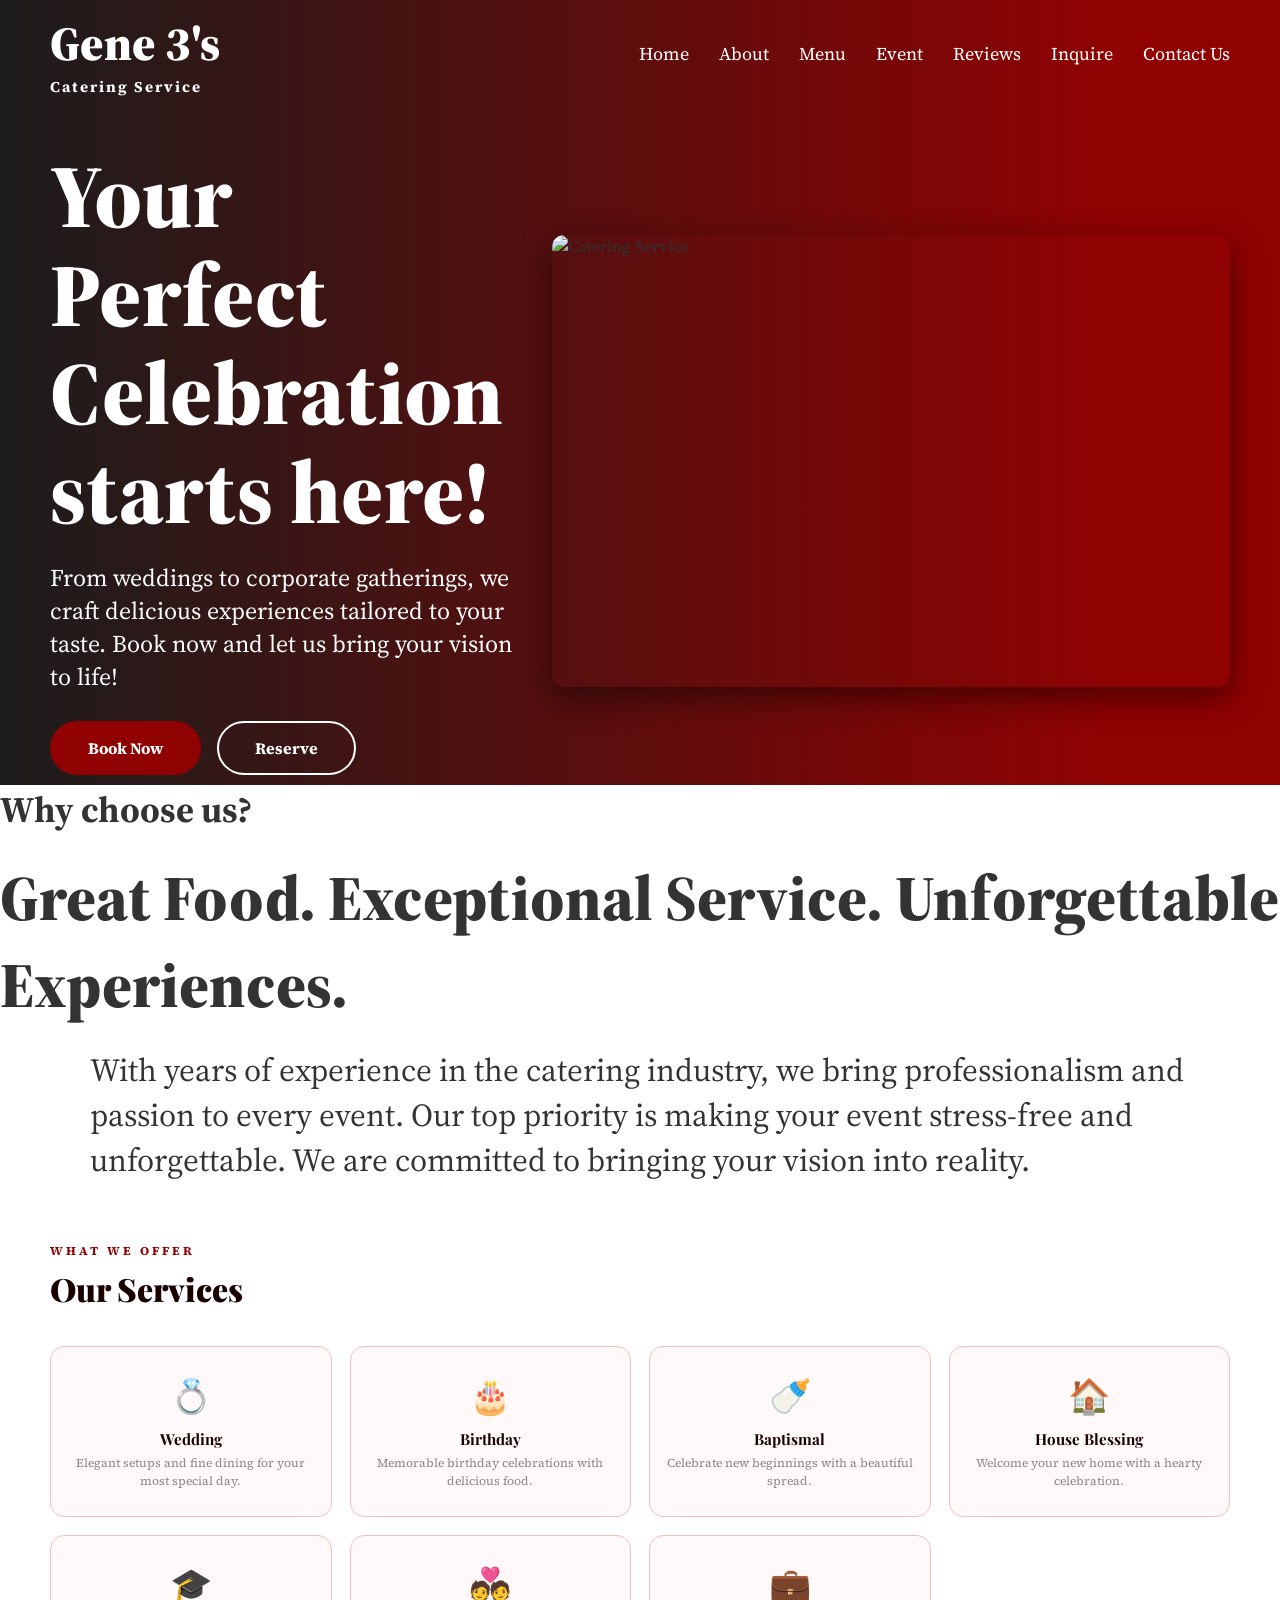
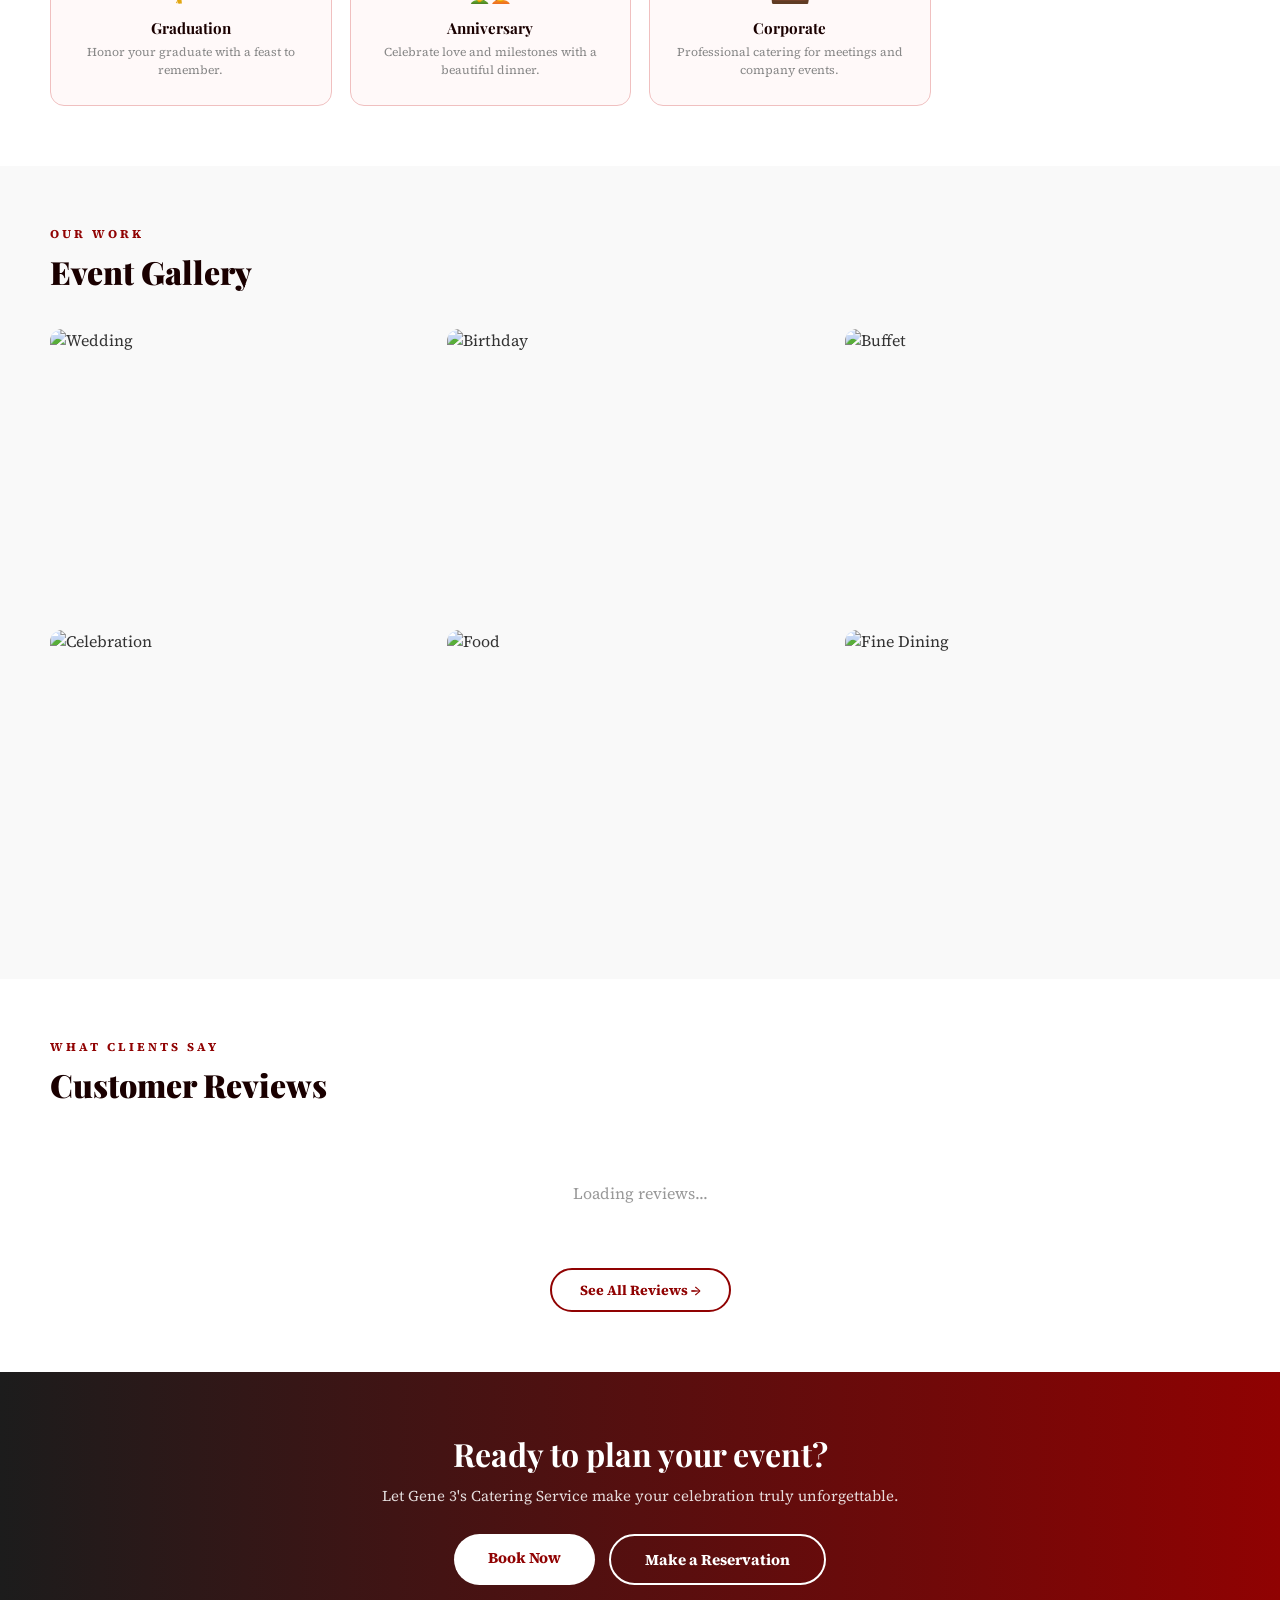
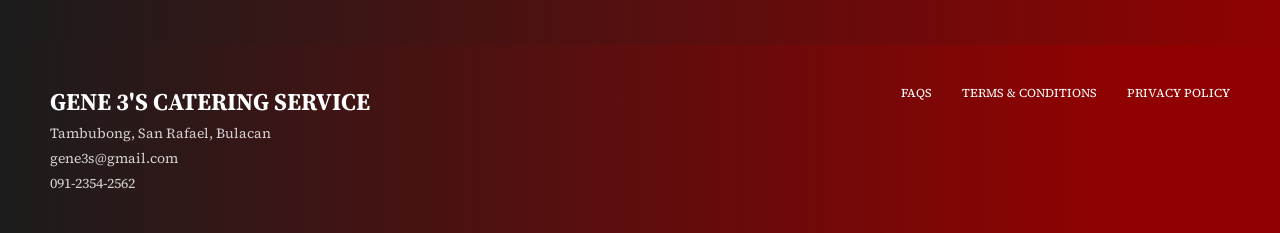
==== commit 2d5e5298: "Add files via upload" ====
--- a/index.html
+++ b/index.html
@@ -71,15 +71,15 @@
                 <div class="main-name">Gene 3's</div>
                 <div class="sub-name">Catering Service</div>
             </div>
-            <ul class="nav-links">
-                <li><a href="index.html">Home</a></li>
-                <li><a href="about.html">About</a></li>
-                <li><a href="menu.html">Menu</a></li>
-                <li><a href="events.html">Event</a></li>
-                <li><a href="reviews.html">Reviews</a></li>
-                <li><a href="inquire.html">Inquire</a></li>
-                <li><a href="contacts.html">Contact Us</a></li>
-            </ul>
+                <ul class="nav-links">
+      <li><a href="index.html">Home</a></li>
+      <li><a href="about.html">About</a></li>
+      <li><a href="menu.html">Menu</a></li>
+      <li><a href="events.html">Event</a></li>
+      <li><a href="reviews.html">Reviews</a></li>
+      <li><a href="inquire.html">Inquire</a></li>
+      <li><a href="contacts.html">Contact Us</a></li>
+    </ul>
         </nav>
 
         <div class="hero-content">
@@ -169,19 +169,19 @@
         <div class="footer-left">
             <h2 class="footer-logo">GENE 3'S CATERING SERVICE</h2>
             <p>Tambubong, San Rafael, Bulacan</p>
-            <p><a href="/cdn-cgi/l/email-protection" class="__cf_email__" data-cfemail="adcac8c3c89edeedcac0ccc4c183cec2c0">[email&#160;protected]</a></p>
+            <p>gene3s@gmail.com</p>
             <p>091-2354-2562</p>
         </div>
         <div class="footer-right-links">
             <a href="FAQS.html">FAQS</a>
             <a href="terms_and_conditions.html">TERMS &amp; CONDITIONS</a>
-            <a href="privacy_policy.html">PRIVACY POLICY</a>
+            <a href="policy.html">PRIVACY POLICY</a>
         </div>
     </footer>
 
 </div>
 
-<script data-cfasync="false" src="/cdn-cgi/scripts/5c5dd728/cloudflare-static/email-decode.min.js"></script><script src="https://cdn.jsdelivr.net/npm/@supabase/supabase-js@2"></script>
+<script src="https://cdn.jsdelivr.net/npm/@supabase/supabase-js@2"></script>
 <script>
 var _supa = window.supabase.createClient(
   "https://scgptbeecanjuboztweb.supabase.co",
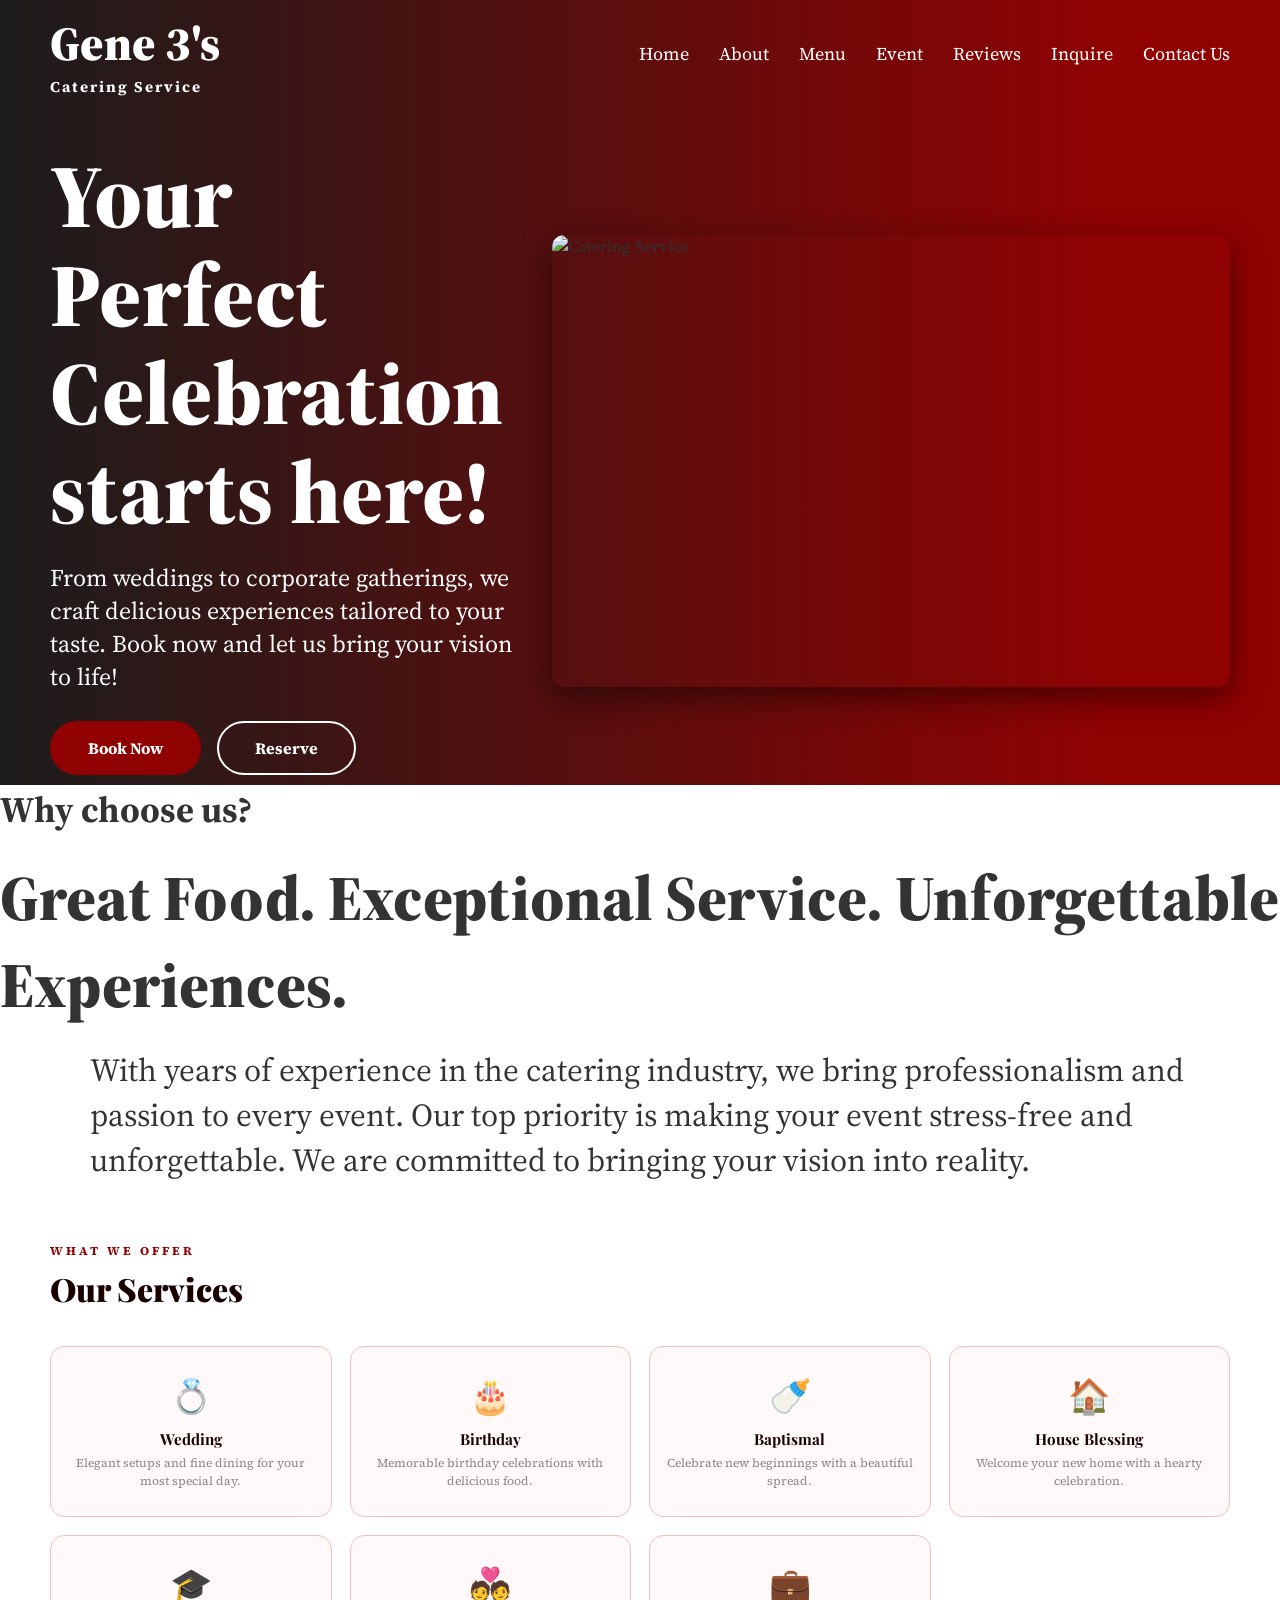
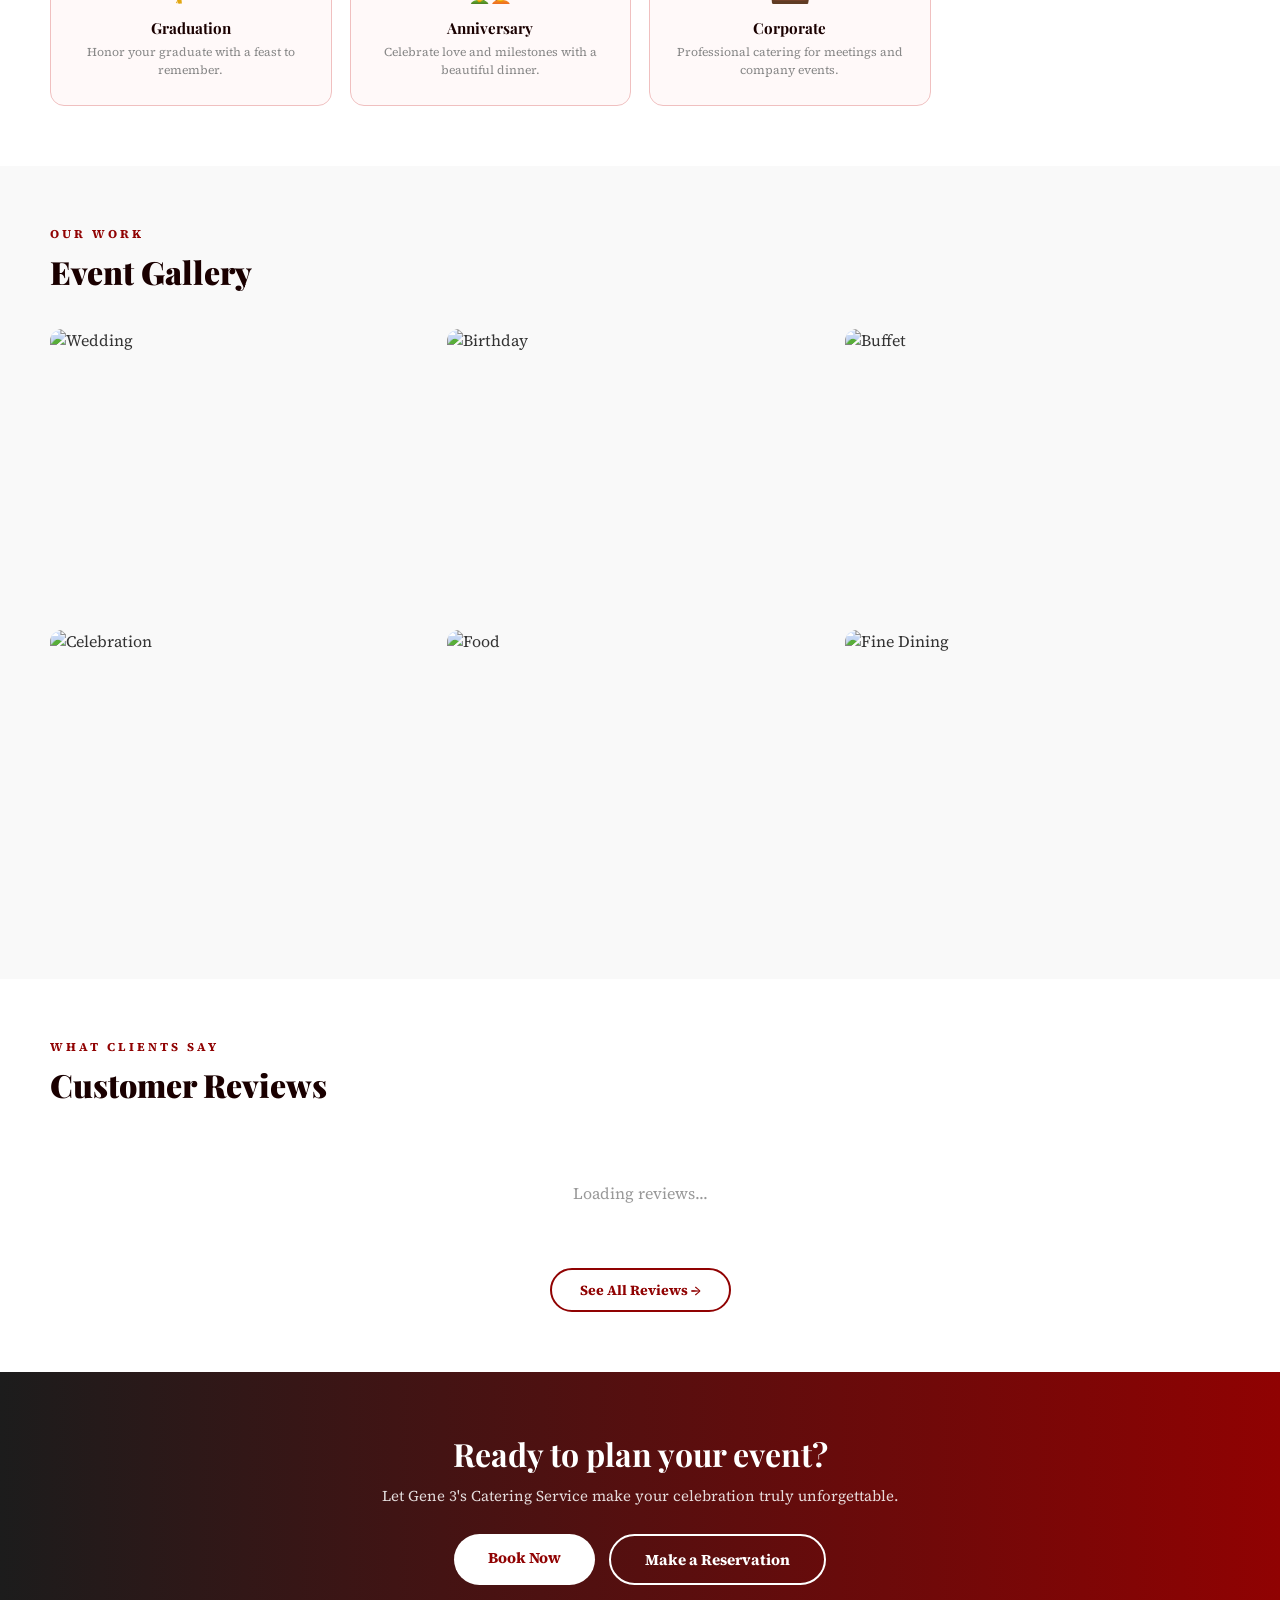
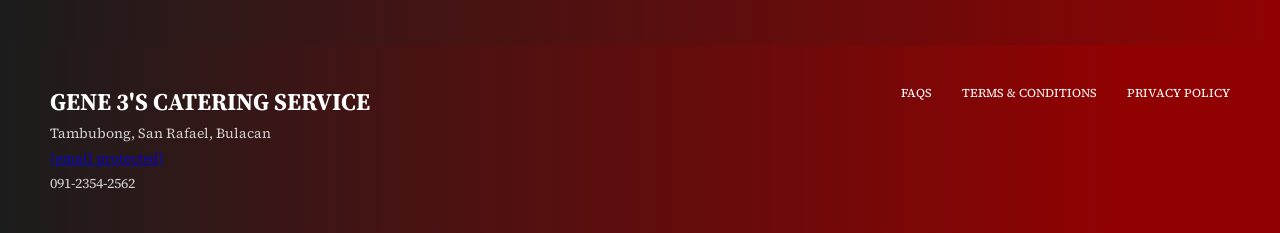
==== commit 4e4e9542: "Add files via upload" ====
--- a/index.html
+++ b/index.html
@@ -20,7 +20,8 @@
     .section-title { font-family:'Playfair Display',serif; font-size:2rem; font-weight:900; color:#1a0000; margin-bottom:36px; }
     .services-grid { display:grid; grid-template-columns:repeat(4,1fr); gap:18px; }
     .service-card { background:#fff9f9; border:1px solid #f0c0c0; border-radius:14px; padding:26px 16px; text-align:center; transition:transform 0.2s,box-shadow 0.2s; }
-    .service-card:hover { transform:translateY(-4px); box-shadow:0 8px 24px rgba(144,2,2,0.12); }
+    a.service-card { text-decoration:none; color:inherit; display:block; }
+    a.service-card:hover { transform:translateY(-4px); box-shadow:0 8px 24px rgba(144,2,2,0.12); }
     .service-icon { font-size:34px; margin-bottom:10px; }
     .service-card h3 { font-family:'Playfair Display',serif; font-size:0.95rem; font-weight:700; color:#1a0000; margin-bottom:5px; }
     .service-card p { font-size:12px; color:#888; line-height:1.5; }
@@ -119,13 +120,13 @@
             <div class="section-label">What We Offer</div>
             <h2 class="section-title">Our Services</h2>
             <div class="services-grid">
-                <div class="service-card"><div class="service-icon">💍</div><h3>Wedding</h3><p>Elegant setups and fine dining for your most special day.</p></div>
-                <div class="service-card"><div class="service-icon">🎂</div><h3>Birthday</h3><p>Memorable birthday celebrations with delicious food.</p></div>
-                <div class="service-card"><div class="service-icon">🍼</div><h3>Baptismal</h3><p>Celebrate new beginnings with a beautiful spread.</p></div>
-                <div class="service-card"><div class="service-icon">🏠</div><h3>House Blessing</h3><p>Welcome your new home with a hearty celebration.</p></div>
-                <div class="service-card"><div class="service-icon">🎓</div><h3>Graduation</h3><p>Honor your graduate with a feast to remember.</p></div>
-                <div class="service-card"><div class="service-icon">💑</div><h3>Anniversary</h3><p>Celebrate love and milestones with a beautiful dinner.</p></div>
-                <div class="service-card"><div class="service-icon">💼</div><h3>Corporate</h3><p>Professional catering for meetings and company events.</p></div>
+                <a href="events.html?pkg=wedding" class="service-card"><div class="service-icon">💍</div><h3>Wedding</h3><p>Elegant setups and fine dining for your most special day.</p></a>
+                <a href="events.html?pkg=birthday" class="service-card"><div class="service-icon">🎂</div><h3>Birthday</h3><p>Memorable birthday celebrations with delicious food.</p></a>
+                <a href="events.html?pkg=baptismal" class="service-card"><div class="service-icon">🍼</div><h3>Baptismal</h3><p>Celebrate new beginnings with a beautiful spread.</p></a>
+                <a href="events.html?pkg=house" class="service-card"><div class="service-icon">🏠</div><h3>House Blessing</h3><p>Welcome your new home with a hearty celebration.</p></a>
+                <a href="events.html?pkg=graduation" class="service-card"><div class="service-icon">🎓</div><h3>Graduation</h3><p>Honor your graduate with a feast to remember.</p></a>
+                <a href="events.html?pkg=anniversary" class="service-card"><div class="service-icon">💑</div><h3>Anniversary</h3><p>Celebrate love and milestones with a beautiful dinner.</p></a>
+                <a href="events.html?pkg=corporate" class="service-card"><div class="service-icon">💼</div><h3>Corporate</h3><p>Professional catering for meetings and company events.</p></a>
             </div>
         </section>
 
@@ -169,7 +170,7 @@
         <div class="footer-left">
             <h2 class="footer-logo">GENE 3'S CATERING SERVICE</h2>
             <p>Tambubong, San Rafael, Bulacan</p>
-            <p>gene3s@gmail.com</p>
+            <p><a href="/cdn-cgi/l/email-protection" class="__cf_email__" data-cfemail="e681838883d595a6818b878f8ac885898b">[email&#160;protected]</a></p>
             <p>091-2354-2562</p>
         </div>
         <div class="footer-right-links">
@@ -181,7 +182,7 @@
 
 </div>
 
-<script src="https://cdn.jsdelivr.net/npm/@supabase/supabase-js@2"></script>
+<script data-cfasync="false" src="/cdn-cgi/scripts/5c5dd728/cloudflare-static/email-decode.min.js"></script><script src="https://cdn.jsdelivr.net/npm/@supabase/supabase-js@2"></script>
 <script>
 var _supa = window.supabase.createClient(
   "https://scgptbeecanjuboztweb.supabase.co",
@@ -221,8 +222,9 @@
 });
 
 var navLinks = document.querySelectorAll(".nav-links a");
-var currentPage = location.pathname.split("/").pop() || "index.html";
+var currentPage = window.location.pathname.split("/").pop() || "index.html";
 navLinks.forEach(function(link) {
+  link.classList.remove("active");
   if (link.getAttribute("href") === currentPage) {
     link.classList.add("active");
   }
